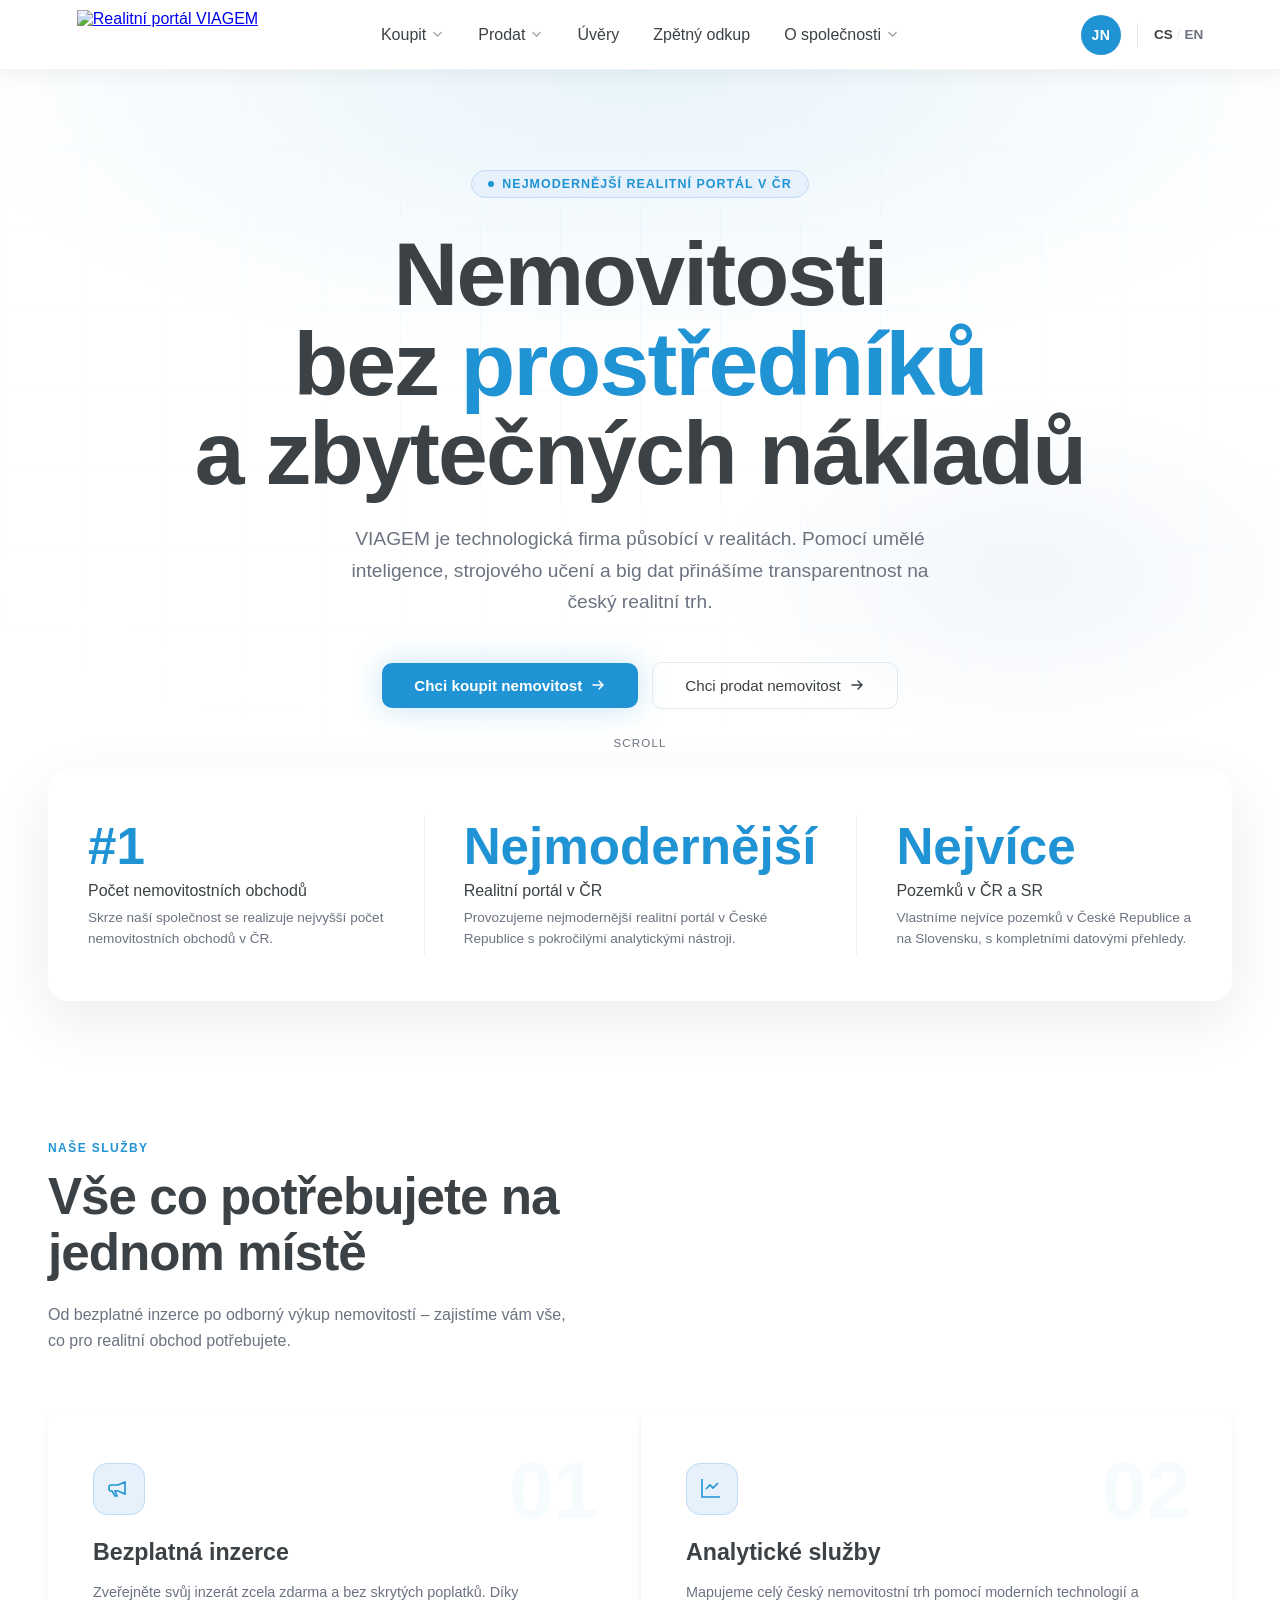
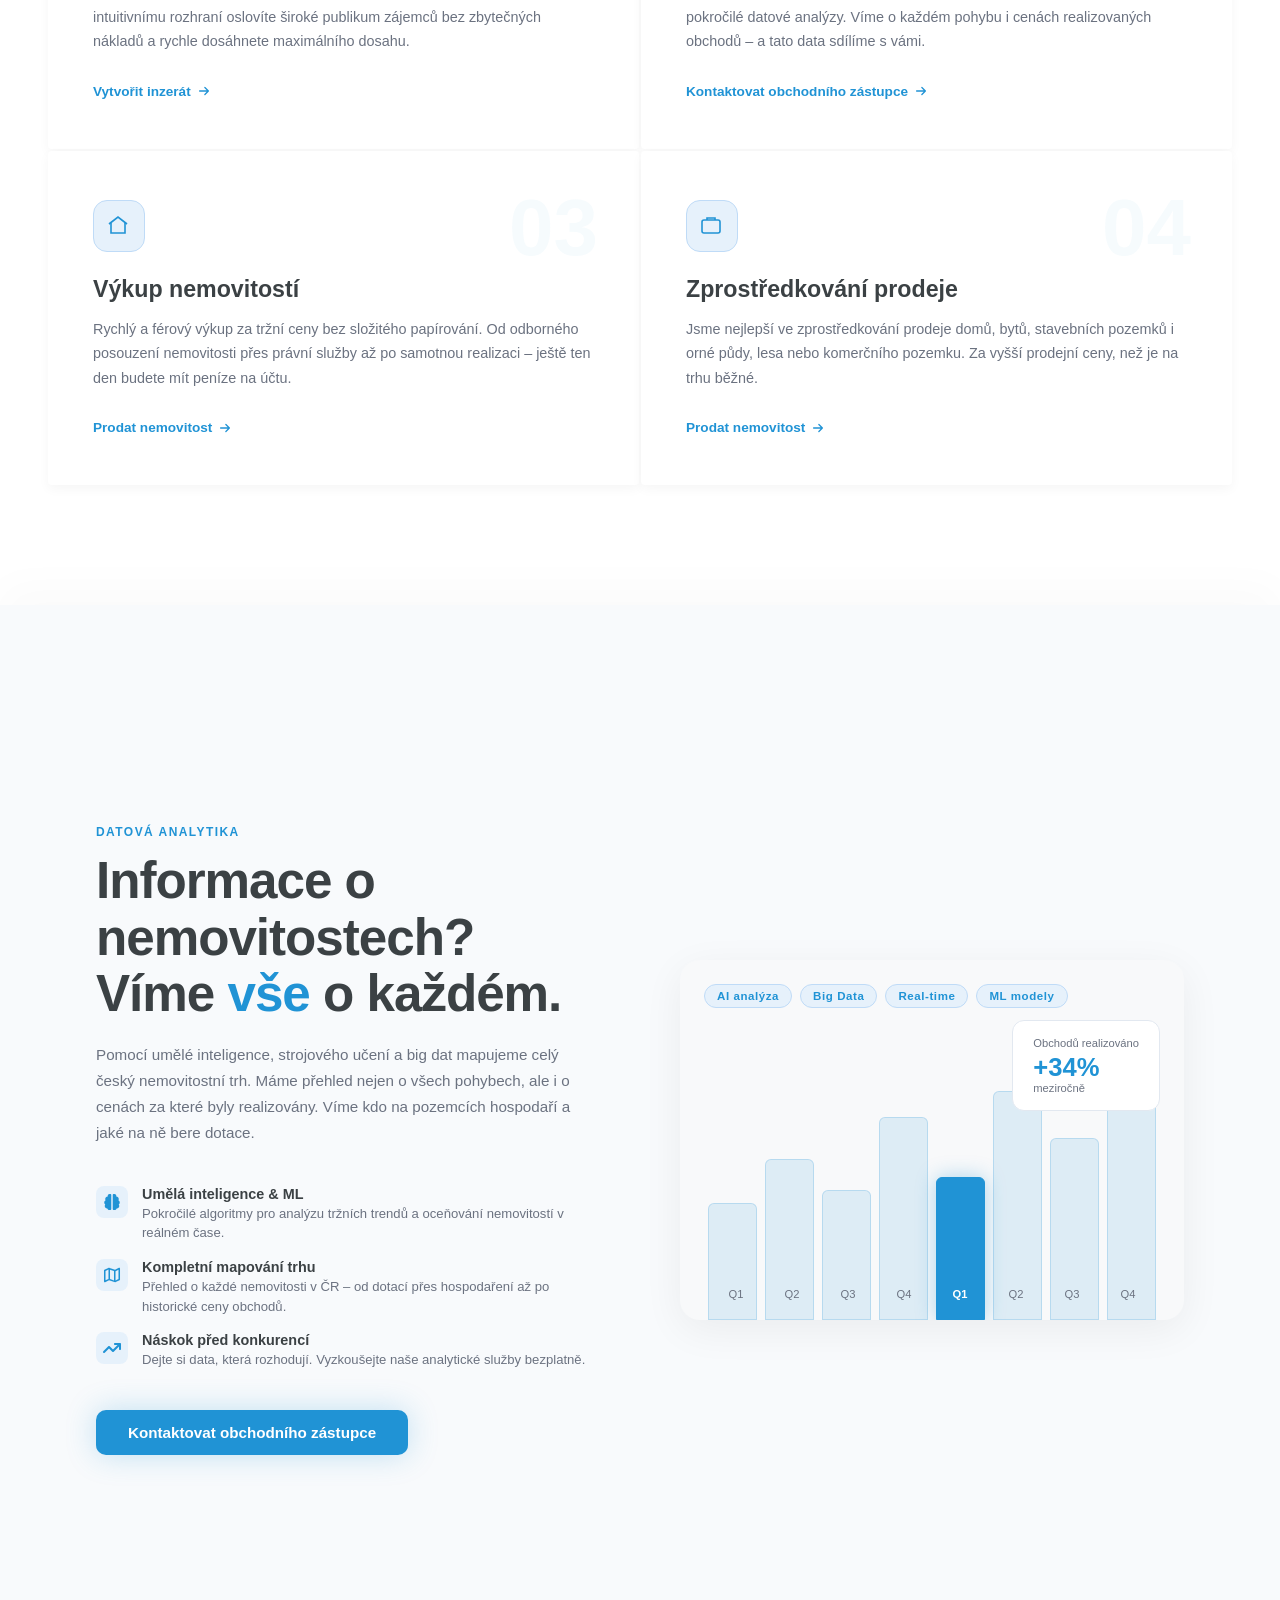
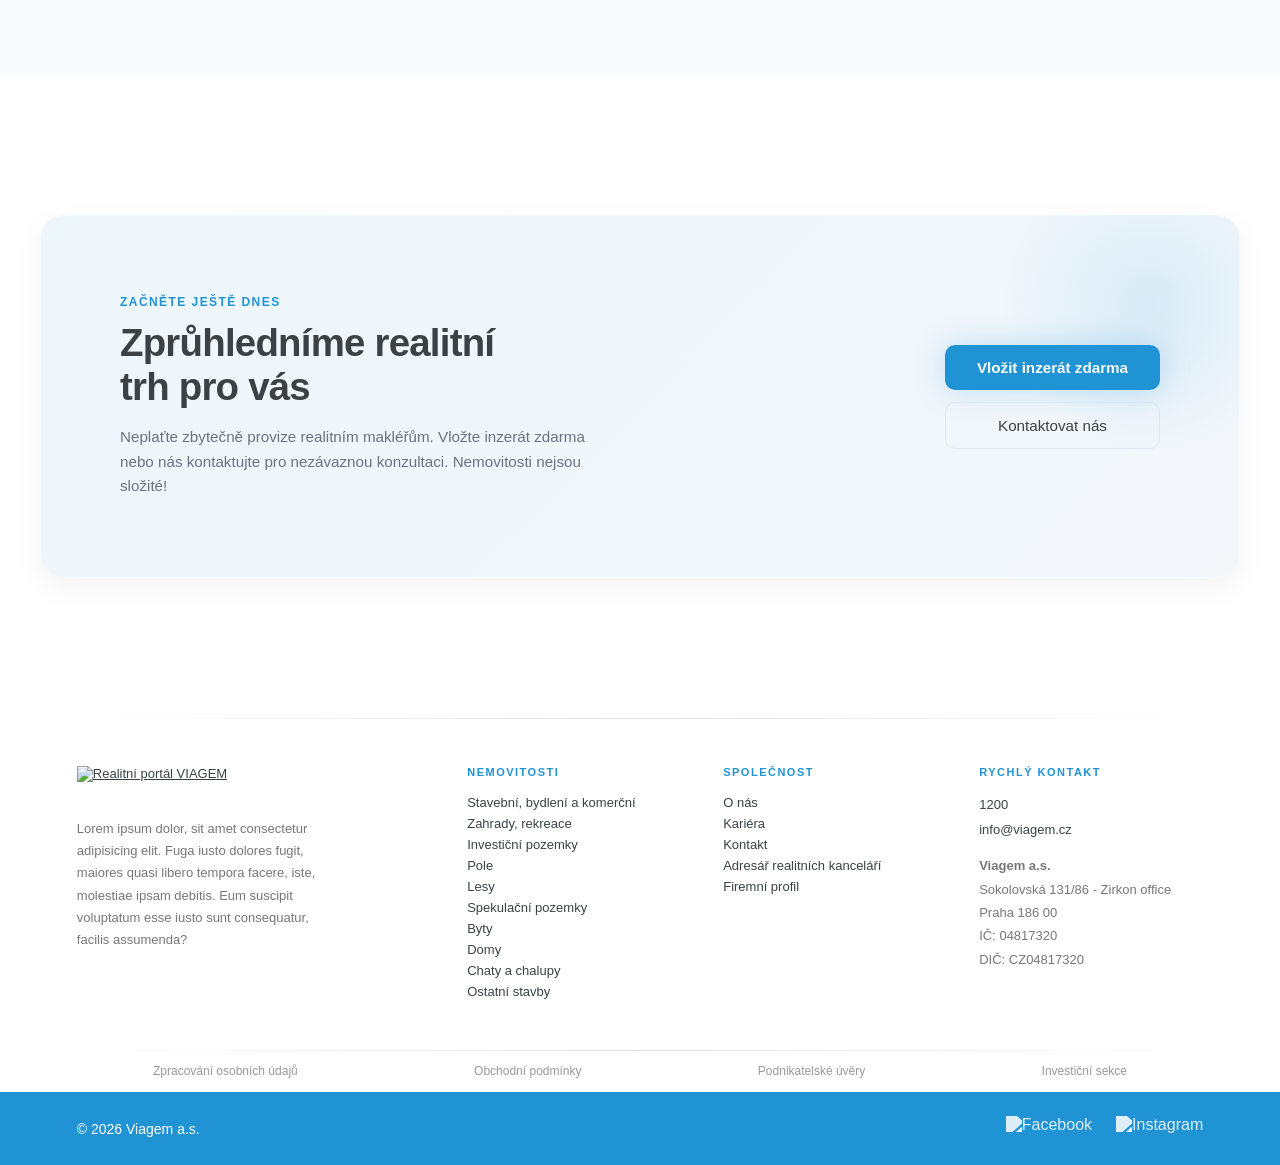
==== 1-info/index-logedin.html @ 2d172565 "new version" ====
<!DOCTYPE html>
<html lang="en">

<head>
  <meta charset="UTF-8" />
  <meta name="viewport" content="width=device-width, initial-scale=1.0" />
  <link rel="stylesheet" href="style-login.css" />
  <title>1</title>
</head>

<body>
  <header class="site-header" id="siteHeader">
    <div class="header-inner">
      <a class="header-logo" href="http://localhost:8080">
        <img src="../viagem-logo.svg" class="icon" alt="Realitní portál VIAGEM" />
      </a>

      <nav class="site-nav">
        <div class="nav-item has-mega" id="nav-koupit">
          <button class="nav-link" onclick="toggleNav('koupit')">
            Koupit
            <svg class="chevron" viewBox="0 0 16 16" fill="currentColor">
              <path d="M3.5 5.5L8 10l4.5-4.5" stroke="currentColor" stroke-width="1.5" fill="none"
                stroke-linecap="round" />
            </svg>
          </button>

          <div class="dropdown dropdown--mega dropdown--koupit">
            <div class="mega-inner">
              <div class="dd-search-panel">
                <h3 class="mega-title-large">
                  Najděte svou vysněnou nemovitost
                </h3>

                <div class="dd-search-field dd-search-field--with-btn">
                  <input type="text" placeholder="Město, adresa nebo lokalita…" class="mega-input-huge" />
                  <button type="button" class="add-location-btn-dd" id="addLocationBtn">
                    + Přidat lokalitu
                  </button>
                </div>
                <div id="extra-locations-dd"></div>

                <div class="search-tags">
                  <span>Praha</span><span>Brno</span><span>Ostrava</span><span>Plzeň</span><span>Liberec</span>
                </div>

                <div class="dd-row">
                  <div class="radius-wrap mega-input-huge" ">
                    <span >Okolí</span>
                    <input type=" number" min="0">
                    <span>km</span>
                  </div>

                  <div class="custom-multi-select" id="multiSelectContainer">
                    <div class="multi-select-trigger mega-input-huge" id="typeTrigger">
                      <span>Typ nemovitosti</span>
                      <span class="arrow">
                        <svg viewBox="0 0 640 640" fill="currentColor">
                          <path
                            d="M297.4 438.6C309.9 451.1 330.2 451.1 342.7 438.6L502.7 278.6C515.2 266.1 515.2 245.8 502.7 233.3C490.2 220.8 469.9 220.8 457.4 233.3L320 370.7L182.6 233.4C170.1 220.9 149.8 220.9 137.3 233.4C124.8 245.9 124.8 266.2 137.3 278.7L297.3 438.7z" />
                        </svg>
                      </span>
                    </div>
                    <div class="multi-select-dropdown" id="typeDropdown">

                      <label class="icon-chip">
                        <input type="checkbox" value="Stavební, bydlení a komerční" />
                        <span class="icon">
                          <img src="../images/terms/term-1-color.svg" alt="Stavební a komerční" />
                        </span>
                        <span class="chip-label">Stavební &amp; komerční</span>
                      </label>

                      <label class="icon-chip">
                        <input type="checkbox" value="Zahrady, rekreace" />
                        <span class="icon">
                          <img src="../images/terms/term-2-color.svg" alt="Zahrady a rekreace" />
                        </span>
                        <span class="chip-label">Zahrady &amp; rekreace</span>
                      </label>

                      <label class="icon-chip">
                        <input type="checkbox" value="Investiční pozemky" />
                        <span class="icon">
                          <img src="../images/terms/term-3-color.svg" alt="Investiční pozemky" />
                        </span>
                        <span class="chip-label">Investiční pozemky</span>
                      </label>

                      <label class="icon-chip">
                        <input type="checkbox" value="Pole" />
                        <span class="icon">
                          <img src="../images/terms/term-4-color.svg" alt="Pole" />
                        </span>
                        <span class="chip-label">Pole</span>
                      </label>

                      <label class="icon-chip">
                        <input type="checkbox" value="Lesy" />
                        <span class="icon">
                          <img src="../images/terms/term-5-color.svg" alt="Lesy" />
                        </span>
                        <span class="chip-label">Lesy</span>
                      </label>

                      <label class="icon-chip">
                        <input type="checkbox" value="Spekulační pozemky" />
                        <span class="icon">
                          <img src="../images/terms/term-6-color.svg" alt="Spekulační pozemky" />
                        </span>
                        <span class="chip-label">Spekulační pozemky</span>
                      </label>

                      <label class="icon-chip">
                        <input type="checkbox" value="Byty, domy, chaty a chalupy" />
                        <span class="icon">
                          <img src="../images/terms/term-7-color.svg" alt="Byty a domy" />
                        </span>
                        <span class="chip-label">
                          Byty, domy,<br>chaty a chalupy
                        </span>
                      </label>

                      <label class="icon-chip">
                        <input type="checkbox" value="Ostatní stavby" />
                        <span class="icon">
                          <img src="../images/terms/term-10-color.svg" alt="Ostatní stavby" />
                        </span>
                        <span class="chip-label">
                          Ostatní<br>stavby
                        </span>
                      </label>

                    </div>
                  </div>
                </div>

                <button class="btn-mega-submit">
                  Vyhledat
                </button>
              </div>
            </div>
          </div>
        </div>

        <div class="nav-item has-mega" id="nav-prodat">
          <button class="nav-link" onclick="toggleNav('prodat')">
            Prodat
            <svg class="chevron" viewBox="0 0 16 16" fill="currentColor">
              <path d="M3.5 5.5L8 10l4.5-4.5" stroke="currentColor" stroke-width="1.5" fill="none"
                stroke-linecap="round" />
            </svg>
          </button>

          <div class="dropdown dropdown--mega dropdown--prodat">
            <div class="mega-inner prodat-grid">
              <div class="prodat-form-wrapper">
                <span class="mega-eyebrow">Rychle a bezpečně</span>
                <h3 class="mega-title-large">Chcete prodat nemovitost?</h3>
                <p class="mega-subtitle">
                  Pošlete nám svůj kontakt a o vše se postaráme.
                </p>

                <form class="prodat-mega-form float-in" id="form-lead" method="post"
                  action="https://www.viagem.cz/prodej-nemovitosti#anchor-lead">

                  <div class="form-group" id="field-formName">
                    <label for="formName">Jméno a příjmení</label>
                    <input type="text" name="formName" id="formName" class="mega-input" required>
                  </div>

                  <div class="form-sell-contact">
                    <div class="form-group" id="field-formEmail">
                      <label for="formEmail">E-mail</label>
                      <input type="email" name="formEmail" id="formEmail" class="mega-input" required>
                    </div>

                    <div class="form-group" id="field-formPhone">
                      <label for="formPhone">Telefon</label>
                      <input type="tel" name="formPhone" id="formPhone" class="mega-input" required>
                    </div>
                  </div>


                  <div class="form-group" id="field-leadSpam">
                    <label for="leadSpam">Jaký je rok? <span class="red">*</span></label>
                    <input type="text" name="leadSpam" id="leadSpam" class="mega-input" required>
                  </div>

                  <div class="form-group" id="field-formMessage">
                    <label for="formMessage">Zpráva</label>
                    <textarea name="formMessage" id="formMessage" class="mega-input"></textarea>
                  </div>

                  <div class="form-sell-contact" id="field-leadTerms">
                    <input type="checkbox" name="leadTerms" id="leadTerms" value="true" required>
                    <label for="leadTerms">
                      Souhlasím s Podmínkami zpracování osobních údajů. <span class="red">*</span>
                    </label>

                  </div>

                  <button type="submit" class="btn-mega-submit btn-mega-submit--large">
                    Odeslat
                  </button>

                </form>
              </div>

              <div class="prodat-sidebar-content">
                <h4 class="sidebar-title">Chcete inzerovat sami?</h4>

                <a href="/prihlaseni" class="prodat-option-card">
                  <div class="prodat-option-icon">
                    <svg xmlns="http://www.w3.org/2000/svg" width="28" height="28" viewBox="0 0 24 24" fill="none"
                      stroke="currentColor" stroke-width="1.5" stroke-linecap="round" stroke-linejoin="round">
                      <path d="M14.5 2H6a2 2 0 0 0-2 2v16a2 2 0 0 0 2 2h12a2 2 0 0 0 2-2V7.5L14.5 2z" />
                      <polyline points="14 2 14 8 20 8" />
                      <line x1="16" y1="13" x2="8" y2="13" />
                      <line x1="16" y1="17" x2="8" y2="17" />
                      <line x1="10" y1="9" x2="8" y2="9" />
                    </svg>
                  </div>
                  <div class="prodat-option-text">
                    <span class="title">Vložit vlastní inzerát</span>
                    <span class="desc">Získejte plnou kontrolu nad prodejem a správou inzerce
                      na našem portálu.</span>
                  </div>
                </a>

                <div class="benefits-block">
                  <h4 class="sidebar-title">Proč prodat přes Viagem?</h4>
                  <ul class="mega-benefits-list">
                    <li>
                      <div><strong>Bezplatná inzerce</strong> bez skrytých poplatků</div>
                    </li>
                    <li>
                      <div><strong>Okamžitá platba</strong> při přímém výkupu
                    </li>
                    <li>
                      <div>Kompletní <strong>právní servis zdarma</strong></div>
                    </li>
                    <li>
                      <div><strong>Vyřídíme administrativu</strong> na katastru</div>
                    </li>
                    <li>
                      <div><strong>Analytické nástroje</strong> a přehled o trhu</div>
                    </li>
                    <li>
                      <div><strong>Vyšší prodejní ceny</strong> díky zprostředkování</div>
                    </li>
                  </ul>
                </div>
              </div>
            </div>
          </div>
        </div>

        <a href="/podnikatelske-uvery" class="nav-link">Úvěry</a>
        <a href="/zpetny-odkup" class="nav-link">Zpětný odkup</a>

        <div class="nav-item" id="nav-onas">
          <button class="nav-link" onclick="toggleNav('onas')">
            O společnosti
            <svg class="chevron" viewBox="0 0 16 16" fill="currentColor">
              <path d="M3.5 5.5L8 10l4.5-4.5" stroke="currentColor" stroke-width="1.5" fill="none"
                stroke-linecap="round" />
            </svg>
          </button>
          <div class="dropdown dropdown--simple">
            <a href="/o-nas">Kdo jsme</a>
            <a href="/kariera">Kariéra</a>
            <a href="/kontakt">Kontakt</a>
          </div>
        </div>
      </nav>

      <div class="nav-right">
        <div class="nav-item" id="nav-profile">
          <button class="avatar-btn" onclick="toggleNav('profile')">
            <div class="avatar-circle">JN</div>
          </button>

          <div class="dropdown dropdown--profile">
            <a href="#" class="profile-option">
              <span class="prof-icon">
                <img src="https://www.viagem.cz/assets/images/terms/term-group-1-color.svg" alt="Mapa pro naceňování" />
              </span>
              <span class="prof-text">Mapa pro naceňování</span>
            </a>
            <a href="#" class="profile-option">
              <span class="prof-icon">
                <img src="https://www.viagem.cz/assets/images/icons/dog-icon.svg" alt="Hlídací pes" />
              </span>
              <span class="prof-text">Hlídací pes</span>
            </a>
            <a href="#" class="profile-option">
              <span class="prof-icon">
                <img src="https://www.viagem.cz/assets/images/terms/subjetcs.png" alt="Mapa subjektů" />
              </span>
              <span class="prof-text">Mapa subjektů</span>
            </a>
            <a href="#" class="profile-option">
              <span class="prof-icon">
                <img src="https://www.viagem.cz/assets/images/icons/zemedelci.png" alt="Zemědělci" />
              </span>
              <span class="prof-text">Zemědělci</span>
            </a>
            <a href="#" class="profile-option">
              <span class="prof-icon">
                <svg xmlns="http://www.w3.org/2000/svg" viewBox="0 0 24 24" fill="none" stroke="currentColor"
                  stroke-width="1.8" stroke-linecap="round" stroke-linejoin="round">
                  <rect x="3" y="3" width="18" height="18" rx="2" ry="2"></rect>
                  <line x1="3" y1="9" x2="21" y2="9"></line>
                  <line x1="9" y1="21" x2="9" y2="9"></line>
                </svg>
              </span>
              <span class="prof-text">Moje inzeráty</span>
            </a>

            <div class="dropdown-divider-line"></div>

            <a href="#" class="profile-option logout">
              <span class="prof-icon">
                <svg xmlns="http://www.w3.org/2000/svg" viewBox="0 0 24 24" fill="none" stroke="currentColor"
                  stroke-width="1.8" stroke-linecap="round" stroke-linejoin="round">
                  <path d="M9 21H5a2 2 0 0 1-2-2V5a2 2 0 0 1 2-2h4"></path>
                  <polyline points="16 17 21 12 16 7"></polyline>
                  <line x1="21" y1="12" x2="9" y2="12"></line>
                </svg>
              </span>
              <span class="prof-text">Odhlásit se</span>
            </a>
          </div>
        </div>

        <div class="header-divider"></div>

        <div class="lang-switch-new">
          <div class="lang-text">
            <a href="#" class="active">CS</a>
            <span class="lang-sep">/</span>
            <a href="#">EN</a>
          </div>
        </div>
      </div>
    </div>
  </header>

  <main>

    <section class="hero">
      <div class="hero__bg"></div>
      <div class="hero__grid"></div>
      <div class="hero__content">
        <div class="hero__badge">
          <span></span>
          Nejmodernější realitní portál v ČR
        </div>
        <h1 class="hero__title">
          Nemovitosti<br>bez <em>prostředníků</em><br>a zbytečných nákladů
        </h1>
        <p class="hero__sub">
          VIAGEM je technologická firma působící v realitách. Pomocí umělé inteligence, strojového učení a big dat
          přinášíme transparentnost na český realitní trh.
        </p>
        <div class="hero__ctas">
          <a href="#" class="btn-primary" id="hero-buy">
            Chci koupit nemovitost
            <svg viewBox="0 0 16 16" fill="none" width="16" height="16">
              <path d="M3 8h10M9 4l4 4-4 4" stroke="currentColor" stroke-width="1.5" stroke-linecap="round"
                stroke-linejoin="round" />
            </svg>
          </a>
          <a href="#" class="btn-ghost" id="hero-sell">
            Chci prodat nemovitost
            <svg viewBox="0 0 16 16" fill="none" width="16" height="16">
              <path d="M3 8h10M9 4l4 4-4 4" stroke="currentColor" stroke-width="1.5" stroke-linecap="round"
                stroke-linejoin="round" />
            </svg>
          </a>
        </div>
      </div>
      <div class="hero__scroll">
        scroll
      </div>
    </section>

    <!-- ═══════════════════════════════ STATS ═══ -->
    <section class=" stats">
      <div class="stats__inner">
        <div class="stat-item reveal">
          <div class="stat-item__num">#1</div>
          <div class="stat-item__label">Počet nemovitostních obchodů</div>
          <div class="stat-item__desc">Skrze naší společnost se realizuje nejvyšší počet nemovitostních obchodů v ČR.
          </div>
        </div>
        <div class="stat-item reveal reveal-delay-1">
          <div class="stat-item__num">Nejmodernější</div>
          <div class="stat-item__label">Realitní portál v ČR</div>
          <div class="stat-item__desc">Provozujeme nejmodernější realitní portál v České Republice s pokročilými
            analytickými nástroji.</div>
        </div>
        <div class="stat-item reveal reveal-delay-2">
          <div class="stat-item__num">Nejvíce</div>
          <div class="stat-item__label">Pozemků v ČR a SR</div>
          <div class="stat-item__desc">Vlastníme nejvíce pozemků v České Republice a na Slovensku, s kompletními
            datovými přehledy.</div>
        </div>
      </div>
    </section>

    <!-- ═══════════════════════════════ SERVICES ═══ -->
    <section class="section">
      <div class="container">
        <div class="reveal">
          <div class="section__label">Naše služby</div>
          <h2 class="section__title">Vše co potřebujete na jednom místě</h2>
          <p class="section__sub">Od bezplatné inzerce po odborný výkup nemovitostí – zajistíme vám vše, co pro realitní
            obchod potřebujete.</p>
        </div>
        <div class="services-grid">

          <div class="service-card reveal">
            <div class="service-card__num">01</div>
            <div class="service-card__icon"> <svg width="24" height="24" fill="none" stroke="currentColor"
                stroke-width="1.6">
                <path d="M3 11v2a2 2 0 0 0 2 2h1l3 5h2l-2-5h3l7 3V6l-7 3H5a2 2 0 0 0-2 2z" />
              </svg></div>
            <h3 class="service-card__title">Bezplatná inzerce</h3>
            <p class="service-card__desc">Zveřejněte svůj inzerát zcela zdarma a bez skrytých poplatků. Díky
              intuitivnímu rozhraní oslovíte široké publikum zájemců bez zbytečných nákladů a rychle dosáhnete
              maximálního dosahu.</p>
            <a href="https://www.viagem.cz/vlozit-inzerat" class="service-card__link">
              Vytvořit inzerát
              <svg viewBox="0 0 16 16" fill="none">
                <path d="M3 8h10M9 4l4 4-4 4" stroke="currentColor" stroke-width="1.5" stroke-linecap="round"
                  stroke-linejoin="round" />
              </svg>
            </a>
          </div>

          <div class="service-card reveal reveal-delay-1">
            <div class="service-card__num">02</div>
            <div class="service-card__icon"><svg width="24" height="24" fill="none" stroke="currentColor"
                stroke-width="1.6">
                <path d="M3 3v18h18" />
                <path d="M7 13l4-4 3 3 5-5" />
              </svg></div>
            <h3 class="service-card__title">Analytické služby</h3>
            <p class="service-card__desc">Mapujeme celý český nemovitostní trh pomocí moderních technologií a pokročilé
              datové analýzy. Víme o každém pohybu i cenách realizovaných obchodů – a tato data sdílíme s vámi.</p>
            <a href="https://www.viagem.cz/kontakt" class="service-card__link">
              Kontaktovat obchodního zástupce
              <svg viewBox="0 0 16 16" fill="none">
                <path d="M3 8h10M9 4l4 4-4 4" stroke="currentColor" stroke-width="1.5" stroke-linecap="round"
                  stroke-linejoin="round" />
              </svg>
            </a>
          </div>

          <div class="service-card reveal reveal-delay-2">
            <div class="service-card__num">03</div>
            <div class="service-card__icon"> <svg width="24" height="24" fill="none" stroke="currentColor"
                stroke-width="1.6">
                <path d="M3 11l9-7 9 7" />
                <path d="M5 10v10h14V10" />
              </svg></div>
            <h3 class="service-card__title">Výkup nemovitostí</h3>
            <p class="service-card__desc">Rychlý a férový výkup za tržní ceny bez složitého papírování. Od odborného
              posouzení nemovitosti přes právní služby až po samotnou realizaci – ještě ten den budete mít peníze na
              účtu.</p>
            <a href="https://www.viagem.cz/prodej-nemovitosti" class="service-card__link">
              Prodat nemovitost
              <svg viewBox="0 0 16 16" fill="none">
                <path d="M3 8h10M9 4l4 4-4 4" stroke="currentColor" stroke-width="1.5" stroke-linecap="round"
                  stroke-linejoin="round" />
              </svg>
            </a>
          </div>

          <div class="service-card reveal reveal-delay-3">
            <div class="service-card__num">04</div>
            <div class="service-card__icon"> <svg width="24" height="24" fill="none" stroke="currentColor"
                stroke-width="1.6">
                <rect x="3" y="7" width="18" height="13" rx="2" />
                <path d="M8 7V5h8v2" />
              </svg></div>
            <h3 class="service-card__title">Zprostředkování prodeje</h3>
            <p class="service-card__desc">Jsme nejlepší ve zprostředkování prodeje domů, bytů, stavebních pozemků i orné
              půdy, lesa nebo komerčního pozemku. Za vyšší prodejní ceny, než je na trhu běžné.</p>
            <a href="https://www.viagem.cz/prodej-nemovitosti" class="service-card__link">
              Prodat nemovitost
              <svg viewBox="0 0 16 16" fill="none">
                <path d="M3 8h10M9 4l4 4-4 4" stroke="currentColor" stroke-width="1.5" stroke-linecap="round"
                  stroke-linejoin="round" />
              </svg>
            </a>
          </div>

        </div>
      </div>
    </section>

    <!-- ═══════════════════════════════ ANALYTICS TEASER ═══ -->
    <section class="section analytics">
      <div class="analytics__inner">
        <div class="analytics__text reveal">
          <div class="section__label">Datová analytika</div>
          <h2 class="section__title" style="max-width:100%">Informace o nemovitostech?<br>Víme <em
              style="font-style:normal;color:var(--accent)">vše</em> o každém.</h2>
          <p style="font-size:0.95rem;color:var(--muted);line-height:1.7;margin-bottom:36px;">
            Pomocí umělé inteligence, strojového učení a big dat mapujeme celý český nemovitostní trh. Máme přehled
            nejen o všech pohybech, ale i o cenách za které byly realizovány. Víme kdo na pozemcích hospodaří a jaké na
            ně bere dotace.
          </p>
          <div class="analytics__features">
            <div class="analytics__feat">
              <div class="analytics__feat-icon"> <svg xmlns="http://www.w3.org/2000/svg" viewBox="0 0 640 640">
                  <path
                    d="M184 120C184 89.1 209.1 64 240 64L264 64C281.7 64 296 78.3 296 96L296 544C296 561.7 281.7 576 264 576L232 576C202.2 576 177.1 555.6 170 528C169.3 528 168.7 528 168 528C123.8 528 88 492.2 88 448C88 430 94 413.4 104 400C84.6 385.4 72 362.2 72 336C72 305.1 89.6 278.2 115.2 264.9C108.1 252.9 104 238.9 104 224C104 179.8 139.8 144 184 144L184 120zM456 120L456 144C500.2 144 536 179.8 536 224C536 239 531.9 253 524.8 264.9C550.5 278.2 568 305 568 336C568 362.2 555.4 385.4 536 400C546 413.4 552 430 552 448C552 492.2 516.2 528 472 528C471.3 528 470.7 528 470 528C462.9 555.6 437.8 576 408 576L376 576C358.3 576 344 561.7 344 544L344 96C344 78.3 358.3 64 376 64L400 64C430.9 64 456 89.1 456 120z" />
                </svg></div>
              <div class="analytics__feat-text">
                <div class="analytics__feat-title">Umělá inteligence & ML</div>
                <div class="analytics__feat-desc">Pokročilé algoritmy pro analýzu tržních trendů a oceňování nemovitostí
                  v reálném čase.</div>
              </div>
            </div>
            <div class="analytics__feat">
              <div class="analytics__feat-icon"><svg xmlns="http://www.w3.org/2000/svg" viewBox="0 0 640 640">
                  <path
                    d="M576 112C576 103.7 571.7 96 564.7 91.6C557.7 87.2 548.8 86.8 541.4 90.5L416.5 152.1L244 93.4C230.3 88.7 215.3 89.6 202.1 95.7L77.8 154.3C69.4 158.2 64 166.7 64 176L64 528C64 536.2 68.2 543.9 75.1 548.3C82 552.7 90.7 553.2 98.2 549.7L225.5 489.8L396.2 546.7C409.9 551.3 424.7 550.4 437.8 544.2L562.2 485.7C570.6 481.7 576 473.3 576 464L576 112zM208 146.1L208 445.1L112 490.3L112 191.3L208 146.1zM256 449.4L256 148.3L384 191.8L384 492.1L256 449.4zM432 198L528 150.6L528 448.8L432 494L432 198z" />
                </svg></div>
              <div class="analytics__feat-text">
                <div class="analytics__feat-title">Kompletní mapování trhu</div>
                <div class="analytics__feat-desc">Přehled o každé nemovitosti v ČR – od dotací přes hospodaření až po
                  historické ceny obchodů.</div>
              </div>
            </div>
            <div class="analytics__feat">
              <div class="analytics__feat-icon"><svg xmlns="http://www.w3.org/2000/svg" viewBox="0 0 640 640">
                  <path
                    d="M416 224C398.3 224 384 209.7 384 192C384 174.3 398.3 160 416 160L576 160C593.7 160 608 174.3 608 192L608 352C608 369.7 593.7 384 576 384C558.3 384 544 369.7 544 352L544 269.3L374.6 438.7C362.1 451.2 341.8 451.2 329.3 438.7L224 333.3L86.6 470.6C74.1 483.1 53.8 483.1 41.3 470.6C28.8 458.1 28.8 437.8 41.3 425.3L201.3 265.3C213.8 252.8 234.1 252.8 246.6 265.3L352 370.7L498.7 224L416 224z" />
                </svg></div>
              <div class="analytics__feat-text">
                <div class="analytics__feat-title">Náskok před konkurencí</div>
                <div class="analytics__feat-desc">Dejte si data, která rozhodují. Vyzkoušejte naše analytické služby
                  bezplatně.</div>
              </div>
            </div>
          </div>
          <div style="margin-top:40px;">
            <a href="https://www.viagem.cz/kontakt" class="btn-primary">Kontaktovat obchodního zástupce</a>
          </div>
        </div>
        <div class="analytics__visual reveal reveal-delay-1">
          <div class="analytics__visual-bg">
            <div class="analytics__pill-row">
              <div class="analytics__pill">AI analýza</div>
              <div class="analytics__pill">Big Data</div>
              <div class="analytics__pill">Real-time</div>
              <div class="analytics__pill">ML modely</div>
            </div>
            <div class="analytics__chart">
              <div class="chart-bar"></div>
              <div class="chart-bar"></div>
              <div class="chart-bar"></div>
              <div class="chart-bar"></div>
              <div class="chart-bar active"></div>
              <div class="chart-bar"></div>
              <div class="chart-bar"></div>
              <div class="chart-bar"></div>
            </div>
            <div class="chart-labels">
              <span>Q1</span>
              <span>Q2</span>
              <span>Q3</span>
              <span>Q4</span>
              <span>Q1</span>
              <span>Q2</span>
              <span>Q3</span>
              <span>Q4</span>
            </div>
            <div
              style="position:absolute;top:60px;right:24px;background:var(--bg-card);border:1px solid var(--border);border-radius:12px;padding:16px 20px;">
              <div style="font-size:0.7rem;color:var(--muted);margin-bottom:4px;">Obchodů realizováno</div>
              <div style="font-family:var(--font-head);font-size:1.6rem;font-weight:800;color:var(--accent);">+34%</div>
              <div style="font-size:0.7rem;color:var(--muted);">meziročně</div>
            </div>
          </div>
        </div>
      </div>
    </section>

    <!-- ═══════════════════════════════ CTA BANNER ═══ -->
    <div class="cta-banner">
      <div class="cta-banner__inner reveal">
        <div>
          <div class="section__label" style="margin-bottom:12px;">Začněte ještě dnes</div>
          <h2 class="cta-banner__title">Zprůhledníme realitní<br>trh pro vás</h2>
          <p class="cta-banner__sub">Neplaťte zbytečně provize realitním makléřům. Vložte inzerát zdarma nebo nás
            kontaktujte pro nezávaznou konzultaci. Nemovitosti nejsou složité!</p>
        </div>
        <div class="cta-banner__btns">
          <a href="https://www.viagem.cz/vlozit-inzerat" class="btn-primary" style="justify-content:center;">
            Vložit inzerát zdarma
          </a>
          <a href="https://www.viagem.cz/kontakt" class="btn-ghost" style="justify-content:center;">
            Kontaktovat nás
          </a>
        </div>
      </div>
    </div>


  </main>

  <footer class="footer">
    <div class="upper-footer">
      <div class="company-info">
        <a class="header-logo" href="http://localhost:8080">

          <img src="../images//viagem-logo.svg" class="icon" alt="Realitní portál VIAGEM" />

        </a>
        <p>Lorem ipsum dolor, sit amet consectetur adipisicing elit. Fuga iusto dolores fugit, maiores quasi
          libero
          tempora facere, iste, molestiae ipsam debitis. Eum suscipit voluptatum esse iusto sunt consequatur,
          facilis assumenda? </p>
      </div>

      <div class="prefoot prefoot-terms">
        <h2 class="prefoot-title">Nemovitosti</h2>
        <div class="prefoot-content float-in">
          <div class="menu terms-menu">
            <ul>
              <li class="menu-item"><a href="http://localhost:8080/nemovitosti-na-prodej?terms=1">Stavební, bydlení a
                  komerční</a></li>
              <li class="menu-item"><a href="http://localhost:8080/nemovitosti-na-prodej?terms=2">Zahrady,
                  rekreace</a></li>
              <li class="menu-item current-menu-item"><a
                  href="http://localhost:8080/nemovitosti-na-prodej?terms=3">Investiční pozemky</a>
              </li>
              <li class="menu-item"><a href="http://localhost:8080/nemovitosti-na-prodej?terms=4">Pole</a>
              </li>
              <li class="menu-item"><a href="http://localhost:8080/nemovitosti-na-prodej?terms=5">Lesy</a>
              </li>
              <li class="menu-item"><a href="http://localhost:8080/nemovitosti-na-prodej?terms=6">Spekulační pozemky</a>
              </li>
              <li class="menu-item"><a href="http://localhost:8080/nemovitosti-na-prodej?terms=7">Byty</a>
              </li>
              <li class="menu-item"><a href="http://localhost:8080/nemovitosti-na-prodej?terms=8">Domy</a>
              </li>
              <li class="menu-item"><a href="http://localhost:8080/nemovitosti-na-prodej?terms=9">Chaty a
                  chalupy</a></li>
              <li class="menu-item"><a href="http://localhost:8080/nemovitosti-na-prodej?terms=10">Ostatní
                  stavby</a></li>
            </ul>
          </div>
        </div>
      </div>

      <div class="footer-col">
        <h2>Společnost</h2>
        <a href="http://localhost:8080/o-nas">O nás</a>
        <a href="http://localhost:8080/kariera">Kariéra</a>
        <a href="http://localhost:8080/kontakt">Kontakt</a>
        <a href="#">Adresář realitních kanceláří</a>
        <a href="#">Firemní profil</a>
      </div>

      <div class="prefoot prefoot-contacts">
        <h2 class="prefoot-title">Rychlý kontakt</h2>
        <div class="prefoot-content">
          <div class="prefoot-contact-items bold">
            <div class="contact-item contact-phone"><a id="phone_1-prefooter" href="tel:1200">1200</a>
            </div>
            <div class="contact-item contact-email"><a id="email_contact-prefooter" class="email-encoded"
                href="mailto:info@viagem.cz"><span class="email-string">info@viagem.cz</span></a></div>
          </div>
          <div class="prefoot-address">
            <strong>Viagem a.s.</strong><br>Sokolovská 131/86 - Zirkon office<br>Praha 186 00<br>IČ:
            04817320<br>DIČ: CZ04817320
          </div>
        </div>
      </div>
    </div>

    <div class="middle-footer">
      <a href="#">Zpracování osobních údajů</a>
      <a href="#">Obchodní podmínky</a>
      <a href="http://localhost:8080/podnikatelske-uvery">Podnikatelské úvěry</a>
      <a href="http://localhost:8080/investice-a-dluhopisy">Investiční sekce</a>
    </div>


    <div class="bottom-footer">
      <div class="foot left">© 2026 Viagem a.s.</div>
      <div class="foot right">
        <div class="social-networks"><a href="https://www.facebook.com/viagemcz/" target="_blank"><img
              src="../images/social/facebook.svg" class="icon" alt="Facebook"></a><a
            href="https://www.instagram.com/viagem.a.s/" target="_blank"><img src="../images/social/instagram.svg"
              class="icon" alt="Instagram"></a>
        </div>
      </div>
    </div>
  </footer>

  <script>
    const header = document.getElementById('siteHeader');
    let currentOpen = null;
    document
      .getElementById('addLocationBtn')
      .addEventListener('click', addLocationDD);

    function toggleNav(id) {
      if (currentOpen === id) {
        closeAll();
      } else {
        closeAll(false);
        currentOpen = id;

        const el = document.getElementById('nav-' + id);
        if (el) el.classList.add('open');

        header.classList.add('has-open');
      }
    }

    function closeAll(reset = true) {
      document
        .querySelectorAll('.nav-item.open')
        .forEach((el) => el.classList.remove('open'));

      header.classList.remove('has-open');

      if (reset) currentOpen = null;
    }

    // ===== CLOSE WHEN CLICK OUTSIDE =====
    document.addEventListener('click', (e) => {
      // allow clicks inside nav OR on triggers
      if (
        !e.target.closest('.nav-item') &&
        !e.target.closest('#hero-buy') &&
        !e.target.closest('#hero-sell')
      ) {
        closeAll();
      }
    });

    // ===== HERO BUTTONS =====
    const heroBuy = document.getElementById('hero-buy');
    const heroSell = document.getElementById('hero-sell');

    if (heroBuy) {
      heroBuy.addEventListener('click', (e) => {
        e.preventDefault();
        e.stopPropagation();
        toggleNav('koupit');

        document.getElementById('siteHeader').scrollIntoView({
          behavior: 'smooth'
        });
      });
    }

    if (heroSell) {
      heroSell.addEventListener('click', (e) => {
        e.preventDefault();
        e.stopPropagation();

        toggleNav('prodat');

        document.getElementById('siteHeader').scrollIntoView({
          behavior: 'smooth'
        });
      });
    }

    // ===== MULTISELECT =====
    const ms = document.getElementById('multiSelectContainer');

    if (ms) {
      document
        .getElementById('typeTrigger')
        .addEventListener('click', (e) => {
          e.stopPropagation();
          ms.classList.toggle('open');
        });

      document.addEventListener('click', (e) => {
        if (!ms.contains(e.target)) ms.classList.remove('open');
      });

      function updateTriggerLabel() {
        const selected = [
          ...document.querySelectorAll(
            '.icon-chip input[type="checkbox"]:checked'
          ),
        ].map((cb) =>
          cb
            .closest('.icon-chip')
            .querySelector('.chip-label')
            .textContent.trim()
        );

        const label = document.querySelector('#typeTrigger span:first-child');

        if (selected.length === 0) {
          label.textContent = 'Typ nemovitosti';
          label.style.color = '#475569';
        } else if (selected.length === 1) {
          label.textContent = selected[0];
          label.style.color = 'var(--primary-accent)';
        } else {
          label.textContent = `${selected.length} typy vybrány`;
          label.style.color = 'var(--primary-accent)';
        }
      }

      document
        .querySelectorAll('.icon-chip input[type="checkbox"]')
        .forEach((cb) => {
          cb.addEventListener('change', () => {
            cb.closest('.icon-chip').classList.toggle('selected', cb.checked);
            updateTriggerLabel();
          });
        });
    }

    // ===== ADD LOCATION =====
    function addLocationDD() {
      const container = document.getElementById('extra-locations-dd');

      const row = document.createElement('div');
      row.className = 'extra-loc-row';

      const input = document.createElement('input');
      input.type = 'text';
      input.placeholder = 'Další lokalita…';

      const btn = document.createElement('button');
      btn.type = 'button';
      btn.className = 'remove-loc-btn';
      btn.textContent = '×';

      btn.addEventListener('click', (e) => {
        e.stopPropagation();
        row.remove();
      });

      row.appendChild(input);
      row.appendChild(btn);
      container.appendChild(row);

      input.focus();
    }
    const reveals = document.querySelectorAll('.reveal');

    const observer = new IntersectionObserver(
      (entries) => {
        entries.forEach((entry) => {
          if (entry.isIntersecting) {
            entry.target.classList.add('active');
            observer.unobserve(entry.target); // optional (animate only once)
          }
        });
      },
      {
        threshold: 0.15, // trigger when 15% visible
      }
    );

    reveals.forEach((el) => observer.observe(el));
  </script>
</body>

</html>
---- 1-info/style-login.css ----
@font-face {
  font-family: "Viagem";
  src:
    url("../font/Viagem-Regular.woff2") format("woff2"),
    url("../font/Viagem-Regular.woff") format("woff"),
    url("../font/Viagem-Regular.ttf") format("truetype");
  font-weight: normal;
  font-style: normal;
  font-display: swap;
}

@font-face {
  font-family: "Viagem";
  src:
    url("../font/Viagem-Bold.woff2") format("woff2"),
    url("../font/Viagem-Bold.woff") format("woff"),
    url("../font/Viagem-Bold.ttf") format("truetype");
  font-weight: bold;
  font-style: normal;
  font-display: swap;
}

*,
*::before,
*::after {
  box-sizing: border-box;
  margin: 0;
  padding: 0;
}

:root {
  --clr-bg: #ffffff;
  --clr-text: #3b4144;
  --clr-muted: #6b7280;
  --clr-accent: #2093d5;
  --primary-accent: #2093d5;
  --clr-accent-light: #e6f1fb;
  --clr-accent-hover: #1780bc;
  --clr-border: #e2e8f0;
  --clr-surface: #f8f9fa;
  --clr-dropdown-bg: rgba(255, 255, 255, 1);

  --accent: #2093d5;
  --accent-dim: #e6f1fb;
  --accent-border: #bfdbf7;
  --bg: #f3f4f6;
  --bg-card: #ffffff;
  --bg-card2: #f0f7fd;
  --border: #e2e8f0;
  --muted: #6b7280;
  --white: #3b4144;

  --font-head: "Viagem", sans-serif;
  --font-body: "Viagem", sans-serif;

  --font: "Viagem", sans-serif;
  --nav-h: 68px;
  --radius: 10px;
  --shadow-drop: 0 8px 32px rgba(0, 0, 0, 0.1);
  --transition: 200ms ease;
  --page-px: clamp(1.5rem, 6vw, 8rem);
}

button,
input[type="submit"],
input[type="reset"] {
  background: none;
  color: inherit;
  border: none;
  padding: 0;
  font: inherit;
  cursor: pointer;
  outline: inherit;
}

body {
  font-family: var(--font);
  color: var(--clr-text);
}

/* ══════════════════════════════════════════════
   HEADER
══════════════════════════════════════════════ */
.header-logo {
  display: flex;
  flex-shrink: 0;
  align-items: center;
  justify-self: flex-start;
  width: fit-content;
}

.header-logo img {
  width: auto;
  height: 50px;
}

.site-header {
  position: sticky;
  top: 0;
  z-index: 1000;
  display: flex;
  align-items: center;
  background: rgba(255, 255, 255, 0.9);
  backdrop-filter: blur(10px);
  box-shadow: 0 4px 20px rgba(0, 0, 0, 0.06);
  border-bottom: 1px solid rgba(0, 0, 0, 0.04);
  padding: 0.6rem var(--page-px);
}

.header-inner {
  width: 100%;
  margin: 0 auto;
  display: grid;
  grid-template-columns: 1fr auto 1fr;
  align-items: center;
  gap: 16px;
}

/* Nav */
.site-nav {
  justify-self: center;
  display: flex;
  align-items: center;
  justify-content: center;
  gap: 0.5rem;
}

.nav-item {
  position: relative;
}

.nav-link {
  display: flex;
  align-items: center;
  gap: 5px;
  padding: 8px 13px;
  border-radius: 8px;
  font-size: 16px;
  font-weight: 500;
  color: var(--clr-text);
  text-decoration: none;
  cursor: pointer;
  transition:
    background var(--transition),
    color var(--transition);
  border: none;
  background: none;
  white-space: nowrap;
}

.nav-link:hover,
.nav-item.open > .nav-link {
  background: var(--clr-surface);
  color: var(--clr-accent);
}

.nav-link svg.chevron {
  width: 13px;
  height: 13px;
  transition: transform var(--transition);
  opacity: 0.5;
}

.nav-item.open .chevron {
  transform: rotate(180deg);
}

/* Right Side */
.nav-right {
  justify-self: flex-end;
  display: flex;
  align-items: center;
  gap: 16px;
}

.header-divider {
  width: 1px;
  height: 24px;
  background: var(--clr-border);
}

.avatar-btn {
  background: none;
  border: none;
  padding: 0;
  cursor: pointer;
}

.avatar-circle {
  position: relative;
  width: 40px;
  height: 40px;
  border-radius: 50%;
  background: var(--clr-accent);
  color: #fff;
  display: flex;
  align-items: center;
  justify-content: center;
  font-size: 14px;
  font-weight: 700;
  letter-spacing: 0.5px;
  transition: all var(--transition);
}

.avatar-btn:hover .avatar-circle,
.nav-item.open .avatar-circle {
  transform: translateY(-2px);
  box-shadow: 0 6px 14px rgba(32, 147, 213, 0.4);
}

.lang-switch-new {
  display: flex;
  align-items: center;
}

.lang-text {
  display: flex;
  align-items: center;
  gap: 4px;
  font-size: 13.5px;
  font-weight: 600;
}

.lang-text a {
  color: var(--clr-muted);
  text-decoration: none;
  transition: color var(--transition);
}

.lang-text a.active {
  color: var(--clr-text);
}

.lang-text a:hover {
  color: var(--clr-accent);
}

.lang-sep {
  color: var(--clr-border);
  font-weight: 400;
}

/* ══════════════════════════════════════════════
   CUSTOM MULTI-SELECT
══════════════════════════════════════════════ */
.custom-multi-select {
  flex: 1;
  min-width: 170px;
  position: relative;
}

.multi-select-trigger {
  display: flex;
  justify-content: space-between;
  align-items: center;
  height: 50px;
  border: 1px solid #cbd5e1;
  border-radius: 8px;
  padding: 0 15px;
  font-size: 15px;
  font-family: inherit;
  color: #475569;
  background: #fff;
  cursor: pointer;
  user-select: none;
  transition: border-color 0.2s;
}

.multi-select-trigger:hover,
.custom-multi-select.open .multi-select-trigger {
  border-color: var(--primary-accent);
}

.multi-select-trigger span:first-child {
  white-space: nowrap;
  overflow: hidden;
  text-overflow: ellipsis;
  max-width: calc(100% - 24px);
}

.multi-select-trigger .arrow {
  display: flex;
  align-items: center;
}

.arrow svg {
  width: 14px;
  height: 14px;
  color: #94a3b8;
  transition: transform 0.2s ease;
}

.custom-multi-select.open .multi-select-trigger .arrow {
  transform: rotate(180deg);
}

.multi-select-dropdown {
  display: none;
  position: absolute;
  top: calc(100% + 6px);
  left: 0;
  background: #fff;
  border-radius: 12px;
  box-shadow: 0 20px 50px rgba(0, 0, 0, 0.08);
  padding: 14px;
  z-index: 200;
  grid-template-columns: repeat(4, 1fr);
  gap: 10px;
}

.custom-multi-select.open .multi-select-dropdown {
  display: grid;
}

.extra-loc-row {
  display: flex;
  align-items: center;
  gap: 6px;
  margin-bottom: 8px;
}

.extra-loc-row input {
  flex: 1;
  padding: 9px 13px;
  border-radius: 8px;
  border: 1.5px solid var(--clr-border);
  font-size: 13.5px;
  font-family: var(--font);
  color: var(--clr-text);
  outline: none;
  transition: border-color var(--transition);
}

.dd-search-panel {
  border: none;
  padding: 0;
}

.dd-search-field--with-btn {
  display: flex;
  align-items: center;
  gap: 8px;
}

.dd-search-field--with-btn input {
  flex: 1;
}

.add-location-btn-dd {
  background: none;
  border: 1px dashed;
  color: var(--clr-accent);
  font-size: 12px;
  font-weight: 600;
  font-family: var(--font);
  cursor: pointer;
  white-space: nowrap;
  padding: 4px 10px;
  border-radius: 20px;
  transition: opacity var(--transition);
  flex-shrink: 0;
}

.add-location-btn-dd:hover {
  opacity: 0.7;
}

.remove-loc-btn {
  width: 28px;
  height: 28px;
  border-radius: 50%;
  border: 1.5px solid var(--clr-border);
  background: none;
  cursor: pointer;
  font-size: 16px;
  color: var(--clr-muted);
  display: flex;
  align-items: center;
  justify-content: center;
  flex-shrink: 0;
  transition:
    border-color var(--transition),
    color var(--transition);
  line-height: 1;
}

.remove-loc-btn:hover {
  border-color: #e53e3e;
  color: #e53e3e;
}

/* ── ICON CHIPS ── */
.icon-chip {
  display: flex;
  flex-direction: column;
  align-items: center;
  justify-content: center;
  gap: 15px;
  padding: 14px 8px 12px;
  border-radius: 10px;
  border: 1.5px solid #e2e8f0;
  cursor: pointer;
  transition: all 0.2s;
  background: #fff;
  text-align: center;
  filter: grayscale(100%);
}

.icon-chip:hover {
  border-color: var(--primary-accent);
  background: #f0f7fd;
  filter: none;
}

.icon-chip.selected {
  border-color: var(--primary-accent);
  background: #e6f1fb;
  filter: none;
}

.icon-chip input[type="checkbox"] {
  display: none;
}

.icon-chip .icon {
  display: flex;
  align-items: center;
  justify-content: center;
  width: 30px;
  height: 30px;
}

.icon-chip .icon img {
  width: 44px;
  height: 44px;
  object-fit: contain;
}

.chip-label {
  font-size: 10px;
  font-weight: 700;
  color: #475569;
  line-height: 1.35;
  text-transform: uppercase;
  letter-spacing: 0.4px;
}

.icon-chip:hover .chip-label,
.icon-chip.selected .chip-label {
  color: var(--primary-accent);
}

/* ══════════════════════════════════════════════
   MEGA DROPDOWN
══════════════════════════════════════════════ */
.nav-item.has-mega {
  position: static;
}
.dropdown--mega {
  position: absolute;
  top: calc(100% + 5px);
  left: 0;
  width: 100%;

  background: var(--clr-bg);

  border: 1px solid var(--clr-border);
  border-top: none;

  border-radius: 0 0 16px 16px;

  padding: 0;

  box-shadow: 0 16px 40px rgba(0, 0, 0, 0.08);

  opacity: 0;
  visibility: hidden;
  pointer-events: none;

  transform: translateY(-6px);

  transition:
    opacity 0.25s ease,
    transform 0.25s ease,
    visibility 0.25s;

  z-index: 900;
}

.nav-item.open .dropdown--mega {
  opacity: 1;
  visibility: visible;
  pointer-events: auto;
}

.mega-inner {
  max-width: 1200px;
  margin: 0 auto;
  padding: 64px 24px;
}

.dropdown--koupit .mega-inner {
  max-width: 860px;
}

.prodat-form-wrapper {
  display: flex;
  flex-direction: column;
}

.prodat-sidebar-content {
  display: flex;
  flex-direction: column;
}

.prodat-grid {
  display: grid;
  grid-template-columns: 1fr 1fr;
  gap: 80px;
  align-items: flex-start;
}

.mega-eyebrow {
  display: inline-block;
  font-size: 13px;
  font-weight: 700;
  text-transform: uppercase;
  letter-spacing: 0.1em;
  color: var(--primary-accent);
  margin-bottom: 12px;
}

.mega-title-large {
  font-size: 42px;
  font-weight: 800;
  color: var(--clr-text);
  line-height: 1.1;
  text-align: center;
  margin-bottom: 32px;
  letter-spacing: -1px;
}

.mega-title {
  font-size: 32px;
  font-weight: 800;
  color: var(--clr-text);
  letter-spacing: -0.5px;
}

.mega-subtitle {
  font-size: 16px;
  color: var(--clr-muted);
  line-height: 1.6;
  margin-bottom: 2rem;
}

.mega-input,
.mega-input-huge {
  width: 100%;
  border-radius: 12px;
  border: 1.5px solid var(--clr-border);
  font-family: var(--font);
  background: var(--clr-surface);
  color: var(--clr-text);
  transition: all 0.3s ease;
  outline: none;
}

.mega-input {
  padding: 10px 15px;
  font-size: 15px;
}

.mega-input-huge {
  height: 64px;
  padding: 0 24px;
  font-size: 16px;
}

.mega-input:focus,
.mega-input-huge:focus {
  background: var(--clr-bg);
  border-color: var(--primary-accent);
  box-shadow: 0 0 0 4px var(--clr-accent-light);
}

.multi-select-trigger.mega-input-huge {
  background: var(--clr-surface);
  border-radius: 12px;
  height: 64px;
  padding: 0 24px;
  font-size: 16px;
  font-family: var(--font);
  color: var(--clr-text);
  transition: all 0.3s ease;
}

.multi-select-trigger.mega-input-huge:hover {
  background: var(--clr-bg);
  border-color: var(--primary-accent);
  box-shadow: 0 0 0 4px var(--clr-accent-light);
}

.radius-wrap {
  position: relative;
  background: var(--clr-surface);
  border: 1.5px solid var(--clr-border);
  border-radius: 12px;
  display: flex;
  align-items: center;
  padding: 0 20px;
  transition: all 0.3s ease;
}

.radius-wrap.mega-input-huge {
  height: 64px;
  width: 160px;
  flex-shrink: 0;
  background: var(--clr-surface);
  border-radius: 12px;
  display: flex;
  align-items: center;
  padding: 0 20px;
}

.radius-wrap.mega-input-huge input {
  width: 100%;
  border: none;
  background: transparent;
  font-size: 16px;
  font-family: var(--font);
  outline: none;
  text-align: center;
  color: var(--clr-text);
}

.radius-wrap.mega-input-huge span {
  color: var(--clr-muted);
  font-size: 15px;
  margin-right: 10px;
  border: none;
  padding: 0;
  background: transparent;
}

.radius-wrap.mega-input-huge:focus-within {
  background: var(--clr-bg);
  border-color: var(--primary-accent);
  box-shadow: 0 0 0 4px var(--clr-accent-light);
}

.prodat-mega-form {
  display: flex;
  flex-direction: column;
  gap: 1rem;
}

.form-group {
  display: flex;
  flex-direction: column;
  width: 100%;
}

.form-group label {
  margin-bottom: 0.3rem;
}

.form-row {
  display: grid;
  grid-template-columns: 1fr 1fr;
  gap: 20px;
}
.search-result-hint {
  font-size: 14px;
  color: var(--clr-muted);
  margin-bottom: 12px;
}
.location-chips {
  display: flex;
  flex-direction: column;
  gap: 10px;
}

.chips-container {
  display: flex;
  flex-wrap: wrap;
  gap: 6px;
}

.chip {
  display: flex;
  align-items: center;
  gap: 6px;
  padding: 6px 12px;
  background: var(--clr-accent-light);
  border: 1px solid var(--clr-accent);
  border-radius: 20px;
  font-size: 13px;
}

.chip button {
  background: none;
  border: none;
  cursor: pointer;
  font-size: 14px;
  color: var(--clr-accent);
}
.search-result-hint span {
  font-weight: 700;
  color: var(--clr-text);
}
.btn-mega-submit {
  padding: 18px 32px;
  background: var(--primary-accent);
  color: #fff;
  border: none;
  border-radius: 12px;
  font-size: 16px;
  font-weight: 700;
  font-family: var(--font);
  cursor: pointer;
  transition:
    transform 0.2s ease,
    box-shadow 0.2s ease,
    background 0.2s ease;
  width: 100%;
}

.btn-mega-submit--large {
  padding: 20px;
  font-size: 17px;
}

.btn-mega-submit:hover {
  background: var(--clr-accent-hover);
  transform: translateY(-2px);
  box-shadow: 0 10px 25px rgba(32, 147, 213, 0.3);
}

.sidebar-title {
  font-size: 12px;
  text-transform: uppercase;
  letter-spacing: 0.1em;
  color: var(--clr-muted);
  font-weight: 700;
  margin-bottom: 24px;
}

.prodat-option-card {
  display: flex;
  align-items: flex-start;
  gap: 20px;
  text-decoration: none;
  background: #fff;
  border: 1px solid var(--clr-border);
  border-radius: 16px;
  padding: 24px;
  margin-bottom: 48px;
  box-shadow: 0 4px 20px rgba(0, 0, 0, 0.03);
  transition: all var(--transition);
}

.prodat-option-card:hover {
  border-color: var(--primary-accent);
  box-shadow: 0 12px 32px rgba(32, 147, 213, 0.12);
  transform: translateY(-4px);
}

.prodat-option-icon {
  width: 56px;
  height: 56px;
  border-radius: 12px;
  background: var(--clr-accent-light);
  display: flex;
  align-items: center;
  justify-content: center;
  flex-shrink: 0;
  color: var(--primary-accent);
}

.prodat-option-text .title {
  font-weight: 800;
  font-size: 18px;
  color: var(--clr-text);
  display: block;
  margin-bottom: 8px;
}

.prodat-option-text .desc {
  font-size: 14px;
  color: var(--clr-muted);
  line-height: 1.5;
}

.mega-benefits-list {
  list-style: none;
  display: flex;
  flex-direction: column;
  gap: 16px;
}

.mega-benefits-list li {
  font-size: 15px;
  color: var(--clr-text);
  display: flex;
  align-items: center;
  gap: 14px;
}

.mega-benefits-list li::before {
  content: "✓";
  display: flex;
  align-items: center;
  justify-content: center;
  width: 24px;
  height: 24px;
  background: var(--primary-accent);
  color: #fff;
  border-radius: 50%;
  font-size: 12px;
  font-weight: 800;
  flex-shrink: 0;
}

.form-sell-contact {
  display: flex;
  gap: 1rem;
}

.search-tags {
  display: flex;
  flex-wrap: wrap;
  gap: 6px;
  margin-top: 16px;
  margin-bottom: 24px;
}

.search-tags span {
  font-size: 12px;
  padding: 6px 14px;
  border-radius: 20px;
  background: var(--clr-surface);
  border: 1px solid var(--clr-border);
  cursor: pointer;
  color: var(--clr-muted);
  transition:
    background var(--transition),
    color var(--transition);
}

.search-tags span:hover {
  background: var(--clr-accent-light);
  color: var(--clr-accent);
  border-color: var(--clr-accent);
}

.dd-row {
  margin-bottom: 24px;
  display: flex;
  gap: 16px;
}

/* ── SIMPLE DROPDOWN (O nás) ── */
.dropdown {
  position: absolute;
  left: 50%;
  transform: translateX(-50%) translateY(-6px);
  opacity: 0;
  visibility: hidden;
  pointer-events: none;
  background: var(--clr-dropdown-bg);
  border-radius: 0 0 14px 14px;
  box-shadow: var(--shadow-drop);
  transition:
    opacity var(--transition),
    transform var(--transition),
    visibility var(--transition);
  z-index: 200;
}

.nav-item.open > .dropdown:not(.dropdown--mega) {
  opacity: 1;
  visibility: visible;
  pointer-events: auto;
  transform: translateX(-50%) translateY(0);
}

.dropdown--simple {
  padding: 8px;
  min-width: 160px;
  top: calc(100% + 12px);
}

.dropdown--simple a {
  display: block;
  padding: 9px 14px;
  border-radius: 8px;
  text-decoration: none;
  font-size: 13.5px;
  color: var(--clr-text);
  transition:
    background var(--transition),
    color var(--transition);
}

.dropdown--simple a:hover {
  background: var(--clr-surface);
  color: var(--clr-accent);
}

/* ── PROFILE DROPDOWN ── */
.dropdown--profile {
  width: 220px;
  left: 50%;
  right: auto;
  transform: translateX(-50%) translateY(-6px);
  padding: 8px;
  display: flex;
  flex-direction: column;
  gap: 2px;
  top: calc(100% + 12px);
}

.nav-item.open .dropdown--profile {
  opacity: 1;
  visibility: visible;
  pointer-events: auto;
  transform: translateX(-50%) translateY(0);
}

.profile-option {
  display: flex;
  align-items: center;
  padding: 8px 12px;
  border-radius: 8px;
  text-decoration: none;
  font-size: 14px;
  font-weight: 500;
  color: var(--clr-text);
  transition: all var(--transition);
}

.profile-option:hover {
  background: var(--clr-surface);
  color: var(--clr-accent);
}

.prof-icon {
  display: flex;
  align-items: center;
  justify-content: center;
  width: 23px;
  color: var(--clr-accent);
  margin-right: 12px;
  transition: color var(--transition);
  filter: grayscale(100%);
}

.prof-icon > img {
  width: 100%;
}

.profile-option:hover .prof-icon {
  filter: none;
  color: var(--clr-accent);
}

.prof-text {
  flex: 1;
}

.dropdown-divider-line {
  height: 1px;
  background: var(--clr-border);
  margin: 4px 0;
}

.profile-option.logout {
  color: #ef4444;
}

.profile-option.logout .prof-icon {
  color: #ef4444;
  filter: none;
}

.profile-option.logout:hover {
  background: #fee2e2;
}

/* Backdrop */
.site-header::after {
  content: "";
  position: fixed;
  inset: 0;
  top: var(--nav-h);
  z-index: 100;
  background: rgba(0, 0, 0, 0.12);
  opacity: 0;
  visibility: hidden;
  pointer-events: none;
  transition: opacity var(--transition);
}
.site-header.has-open {
  box-shadow: none;
}

.reveal {
  opacity: 0;
  transform: translateY(40px);
  transition:
    opacity 0.6s ease,
    transform 0.6s ease;
}

.reveal.active {
  opacity: 1;
  transform: translateY(0);
}
.reveal-delay-1 {
  transition-delay: 0.1s;
}
.reveal-delay-2 {
  transition-delay: 0.2s;
}
.reveal-delay-3 {
  transition-delay: 0.3s;
}
/* ══════════════════════════════════════════════
   HERO  — blue light theme
══════════════════════════════════════════════ */
.hero {
  display: grid;
  place-items: center;
  padding: 100px 48px 80px;
  position: relative;
  overflow: hidden;
  background: #fff;
}

.hero__bg {
  position: absolute;
  inset: 0;
  z-index: 0;
  background:
    radial-gradient(
      ellipse 80% 60% at 50% 0%,
      rgba(32, 147, 213, 0.1) 0%,
      transparent 70%
    ),
    radial-gradient(
      ellipse 40% 40% at 80% 70%,
      rgba(32, 100, 180, 0.06) 0%,
      transparent 60%
    );
}

.hero__grid {
  position: absolute;
  inset: 0;
  z-index: 0;
  background-image:
    linear-gradient(rgba(32, 147, 213, 0.04) 1px, transparent 1px),
    linear-gradient(90deg, rgba(32, 147, 213, 0.04) 1px, transparent 1px);
  background-size: 80px 80px;
  mask-image: radial-gradient(
    ellipse 70% 60% at 50% 40%,
    black 0%,
    transparent 100%
  );
}

.hero__content {
  position: relative;
  z-index: 1;
  max-width: 900px;
  text-align: center;
}

.hero__badge {
  display: inline-flex;
  align-items: center;
  gap: 8px;
  padding: 6px 16px;
  background: var(--accent-dim);
  border: 1px solid var(--accent-border);
  border-radius: 100px;
  font-size: 0.78rem;
  font-weight: 600;
  color: var(--accent);
  letter-spacing: 0.08em;
  text-transform: uppercase;
  margin-bottom: 32px;
}

.hero__badge span {
  width: 6px;
  height: 6px;
  background: var(--accent);
  border-radius: 50%;
  animation: pulse 2s infinite;
}

@keyframes pulse {
  0%,
  100% {
    opacity: 1;
  }
  50% {
    opacity: 0.3;
  }
}

.hero__title {
  font-family: var(--font-head);
  font-size: clamp(3rem, 7vw, 6.5rem);
  font-weight: 800;
  line-height: 1;
  letter-spacing: -0.02em;
  margin-bottom: 24px;
  color: var(--clr-text);
}

.hero__title em {
  font-style: normal;
  color: var(--accent);
}

.hero__sub {
  font-size: clamp(1rem, 1.6vw, 1.2rem);
  color: var(--muted);
  font-weight: 300;
  line-height: 1.65;
  max-width: 620px;
  margin: 0 auto 44px;
}

.hero__ctas {
  display: flex;
  align-items: center;
  justify-content: center;
  gap: 14px;
  flex-wrap: wrap;
}

/* ── Shared CTA buttons ── */
.btn-primary {
  display: inline-flex;
  align-items: center;
  gap: 8px;
  padding: 14px 32px;
  background: var(--accent);
  color: #ffffff;
  font-family: var(--font-body);
  font-weight: 600;
  font-size: 0.95rem;
  border-radius: 10px;
  border: none;
  cursor: pointer;
  text-decoration: none;
  transition:
    transform 0.2s,
    box-shadow 0.2s,
    background 0.2s;
  box-shadow: 0 0 30px rgba(32, 147, 213, 0.25);
}

.btn-primary:hover {
  background: var(--clr-accent-hover);
  transform: translateY(-2px);
  box-shadow: 0 4px 40px rgba(32, 147, 213, 0.4);
}

.btn-ghost {
  display: inline-flex;
  align-items: center;
  gap: 8px;
  padding: 14px 32px;
  background: transparent;
  color: var(--clr-text);
  font-family: var(--font-body);
  font-weight: 500;
  font-size: 0.95rem;
  border-radius: 10px;
  border: 1px solid var(--clr-border);
  cursor: pointer;
  text-decoration: none;
  transition:
    background 0.2s,
    border-color 0.2s;
}

.btn-ghost:hover {
  background: var(--accent-dim);
  border-color: var(--accent-border);
  color: var(--accent);
}

.hero__scroll {
  position: absolute;
  bottom: 40px;
  left: 50%;
  transform: translateX(-50%);
  display: flex;
  flex-direction: column;
  align-items: center;
  gap: 8px;
  font-size: 0.72rem;
  color: var(--muted);
  letter-spacing: 0.1em;
  text-transform: uppercase;
  animation: float 2s ease-in-out infinite;
}

@keyframes float {
  0%,
  100% {
    transform: translateX(-50%) translateY(0);
  }
  50% {
    transform: translateX(-50%) translateY(-6px);
  }
}

.hero__scroll-line {
  width: 1px;
  height: 36px;
  background: linear-gradient(to bottom, var(--clr-border), transparent);
}

/* ══════════════════════════════════════════════
   STATS BAND
══════════════════════════════════════════════ */
.stats {
  position: relative;
  z-index: 10;
  padding: 0 48px;
}

.stats__inner {
  box-shadow: 0 20px 60px rgba(0, 0, 0, 0.08);
  max-width: 1200px;
  margin: 0 auto;
  display: grid;
  grid-template-columns: repeat(3, 1fr);
  border: none;
  border-radius: 20px;
  overflow: hidden;
  background: var(--bg-card);
  transform: translateY(-20px);
}

.stat-item {
  padding: 52px 40px;
  position: relative;
  transition: background 0.3s;
  background: var(--bg-card);
}

.stat-item:hover {
  background: var(--bg-card2);
}

.stat-item + .stat-item {
  position: relative;
}

.stat-item + .stat-item::before {
  content: "";
  position: absolute;
  left: 0;
  top: 20%;
  bottom: 20%;
  width: 1px;
  background: rgba(0, 0, 0, 0.05);
}
.stat-item__num {
  font-family: var(--font-head);
  font-size: clamp(2.8rem, 4vw, 4rem);
  font-weight: 800;
  color: var(--accent);
  line-height: 1;
  margin-bottom: 10px;
}

.stat-item__label {
  font-size: 1rem;
  font-weight: 500;
  color: var(--clr-text);
  margin-bottom: 8px;
}

.stat-item__desc {
  font-size: 0.85rem;
  color: var(--muted);
  line-height: 1.5;
}

.stat-item__tag {
  position: absolute;
  top: 20px;
  right: 20px;
  width: 32px;
  height: 32px;
  background: var(--accent-dim);
  border: 1px solid var(--accent-border);
  border-radius: 8px;
  display: grid;
  place-items: center;
  font-size: 1rem;
}

/* ══════════════════════════════════════════════
   SECTION COMMON
══════════════════════════════════════════════ */
.section {
  padding: 120px 48px;
  position: relative;
}
.section:nth-of-type(even) {
  background: #f8fafc;
}

.section:nth-of-type(odd) {
  background: #ffffff;
}
.section + .section {
  box-shadow: 0 -20px 40px rgba(0, 0, 0, 0.02);
}
.section__label {
  font-size: 0.75rem;
  font-weight: 700;
  text-transform: uppercase;
  letter-spacing: 0.12em;
  color: var(--accent);
  margin-bottom: 14px;
}

.section__title {
  font-family: var(--font-head);
  font-size: clamp(2rem, 4vw, 3.5rem);
  font-weight: 800;
  line-height: 1.1;
  letter-spacing: -0.02em;
  max-width: 600px;
  margin-bottom: 20px;
  color: var(--clr-text);
}

.section__sub {
  font-size: 1rem;
  color: var(--muted);
  line-height: 1.65;
  max-width: 520px;
  margin-bottom: 60px;
}

.container {
  max-width: 1200px;
  margin: 0 auto;
}

/* ══════════════════════════════════════════════
   SERVICES GRID
══════════════════════════════════════════════ */
.services-grid {
  display: grid;
  grid-template-columns: repeat(2, 1fr);
  gap: 2px;
}

.service-card {
  background: var(--bg-card);
  padding: 48px 44px;
  border-radius: 4px;
  border: 1px solid transparent;
  position: relative;
  overflow: hidden;
  transition: all 0.25s ease;
  cursor: default;
  box-shadow: 0 4px 12px rgba(0, 0, 0, 0.04);
}

.service-card:hover {
  transform: translateY(-4px);
  border-color: var(--border);
  box-shadow: 0 12px 30px rgba(0, 0, 0, 0.08);
}

.service-card::before {
  content: "";
  position: absolute;
  top: 0;
  left: 24px;
  right: 24px;
  height: 2px;
  background: var(--accent);
  opacity: 0;
  transition: 0.3s;
}

.service-card:hover::before {
  opacity: 1;
}

.service-card__icon {
  width: 52px;
  height: 52px;
  background: var(--accent-dim);
  border: 1px solid var(--accent-border);
  border-radius: 14px;
  display: grid;
  place-items: center;
  font-size: 1.5rem;
  margin-bottom: 24px;
}

.service-card__icon svg {
  width: 26px;
  height: 26px;
  stroke: var(--accent);
}

.service-card:hover .service-card__icon svg {
  filter: drop-shadow(0 0 8px rgba(0, 200, 120, 0.5));
}

.service-card__num {
  position: absolute;
  top: 36px;
  right: 40px;
  font-family: var(--font-head);
  font-size: 5rem;
  font-weight: 800;
  color: rgba(32, 147, 213, 0.04);
  line-height: 1;
  pointer-events: none;
  transition: color 0.3s;
}

.service-card:hover .service-card__num {
  color: rgba(32, 147, 213, 0.08);
}

.service-card__title {
  font-family: var(--font-head);
  font-size: 1.45rem;
  font-weight: 700;
  margin-bottom: 14px;
  color: var(--clr-text);
}

.service-card__desc {
  font-size: 0.9rem;
  color: var(--muted);
  line-height: 1.7;
  margin-bottom: 28px;
}

.service-card__link {
  display: inline-flex;
  align-items: center;
  gap: 6px;
  font-size: 0.85rem;
  font-weight: 600;
  color: var(--accent);
  text-decoration: none;
  transition: gap 0.2s;
}

.service-card:hover .service-card__link {
  gap: 10px;
}

.service-card__link svg {
  width: 14px;
  height: 14px;
}

/* ══════════════════════════════════════════════
   ANALYTICS TEASER
══════════════════════════════════════════════ */
.analytics {
  background: linear-gradient(180deg, #ffffff 0%, #f0f7fd 100%);
}

.analytics__inner {
  max-width: 1200px;
  margin: 0 auto;
  padding: 100px 48px;
  display: grid;
  grid-template-columns: 1fr 1fr;
  gap: 80px;
  align-items: center;
}

.analytics__visual {
  position: relative;
  height: 360px;
}

.analytics__visual-bg {
  position: absolute;
  inset: 0;
  box-shadow: 0 10px 40px rgba(0, 0, 0, 0.06);
  border-radius: 20px;
  background: var(--clr-surface);
  overflow: hidden;
}

.analytics__chart {
  position: absolute;
  bottom: 0;
  left: 0;
  right: 0;
  display: flex;
  align-items: flex-end;
  justify-content: center;
  gap: 8px;
  padding: 28px 28px 0;
  height: 80%;
}
.chart-labels {
  position: absolute;
  bottom: 20px;
  left: 28px;
  right: 28px;

  display: grid;
  grid-template-columns: repeat(8, 1fr);
  text-align: center;
}

.chart-labels span {
  font-size: 0.7rem;
  color: var(--muted);
}

.chart-labels span:nth-child(5) {
  font-size: 0.7rem;
  color: white;
  font-weight: 700;
}

.chart-bar {
  flex: 1;
  border-radius: 6px 6px 0 0;
  background: rgba(32, 147, 213, 0.12);
  border: 1px solid rgba(32, 147, 213, 0.2);
  transition: background 0.3s;
  animation: grow 1.2s ease-out forwards;
  transform-origin: bottom;
  position: relative;
}

.chart-bar:hover {
  background: rgba(32, 147, 213, 0.3);
}

.chart-bar.active {
  background: var(--accent);
  border-color: var(--accent);
  box-shadow: 0 0 20px rgba(32, 147, 213, 0.35);
}

.chart-bar:nth-child(1) {
  --h: 45%;
  animation-delay: 0.1s;
}
.chart-bar:nth-child(2) {
  --h: 62%;
  animation-delay: 0.15s;
}
.chart-bar:nth-child(3) {
  --h: 50%;
  animation-delay: 0.2s;
}
.chart-bar:nth-child(4) {
  --h: 78%;
  animation-delay: 0.25s;
}
.chart-bar:nth-child(5) {
  --h: 55%;
  animation-delay: 0.3s;
}
.chart-bar:nth-child(6) {
  --h: 88%;
  animation-delay: 0.35s;
}
.chart-bar:nth-child(7) {
  --h: 70%;
  animation-delay: 0.4s;
}
.chart-bar:nth-child(8) {
  --h: 95%;
  animation-delay: 0.45s;
}

@keyframes grow {
  from {
    height: 0;
  }
  to {
    height: var(--h);
  }
}

.analytics__pill-row {
  position: absolute;
  top: 24px;
  left: 24px;
  right: 24px;
  display: flex;
  gap: 8px;
  flex-wrap: wrap;
}

.analytics__pill {
  padding: 5px 12px;
  background: var(--accent-dim);
  border: 1px solid var(--accent-border);
  border-radius: 100px;
  font-size: 0.72rem;
  font-weight: 600;
  color: var(--accent);
  letter-spacing: 0.05em;
}

.analytics__features {
  margin-top: 40px;
  display: flex;
  flex-direction: column;
  gap: 16px;
}

.analytics__feat {
  display: flex;
  align-items: flex-start;
  gap: 14px;
}

.analytics__feat-icon {
  width: 32px;
  height: 32px;
  min-width: 32px;
  background: var(--accent-dim);
  border-radius: 8px;
  display: grid;
  place-items: center;
  font-size: 0.9rem;
}
.analytics__feat-icon svg {
  width: 20px;
  height: 20px;
  stroke: var(--accent);
  fill: var(--accent);
}

.analytics__feat-title {
  font-size: 0.9rem;
  font-weight: 600;
  margin-bottom: 2px;
  color: var(--clr-text);
}

.analytics__feat-desc {
  font-size: 0.82rem;
  color: var(--muted);
  line-height: 1.5;
}

/* ══════════════════════════════════════════════
   CTA BANNER
══════════════════════════════════════════════ */
.cta-banner {
  background: #ffffff;
  padding-top: 140px;
  padding-bottom: 140px;
}

.cta-banner__inner {
  max-width: 1200px;
  margin: 0 auto;
  background: linear-gradient(
    135deg,
    rgba(32, 147, 213, 0.08) 0%,
    rgba(16, 90, 160, 0.05) 100%
  );
  box-shadow:
    0 10px 30px rgba(0, 0, 0, 0.05),
    inset 0 0 0 1px rgba(255, 255, 255, 0.4);
  border-radius: 24px;
  padding: 80px;
  display: grid;
  grid-template-columns: 1fr auto;
  align-items: center;
  gap: 60px;
  position: relative;
  overflow: hidden;
}

.cta-banner__inner::before {
  content: "";
  position: absolute;
  top: -60px;
  right: -60px;
  width: 300px;
  height: 300px;
  background: radial-gradient(
    circle,
    rgba(32, 147, 213, 0.12) 0%,
    transparent 70%
  );
  border-radius: 50%;
  pointer-events: none;
}

.cta-banner__title {
  font-family: var(--font-head);
  font-size: clamp(1.8rem, 3vw, 2.8rem);
  font-weight: 800;
  line-height: 1.15;
  letter-spacing: -0.02em;
  margin-bottom: 16px;
  color: var(--clr-text);
}

.cta-banner__sub {
  font-size: 0.95rem;
  color: var(--muted);
  line-height: 1.6;
  max-width: 480px;
}

.cta-banner__btns {
  display: flex;
  flex-direction: column;
  gap: 12px;
  min-width: 200px;
}

/* ──  FOOTER ── */

footer {
  position: relative;
}

footer::before {
  content: "";
  position: absolute;
  top: 0;
  left: 50%;
  transform: translateX(-50%);
  width: 90%;
  height: 1px;

  background: linear-gradient(
    90deg,
    transparent,
    rgba(0, 0, 0, 0.12),
    transparent
  );
}
.upper-footer {
  display: grid;
  grid-template-columns: 1.6fr 1fr 1fr 1fr;
  gap: 2rem;
  padding: 3rem var(--page-px);
  background: #fff;
  color: var(--primary-color);
  font-size: 13px;
  text-align: left;
}

.upper-footer a {
  color: var(--primary-color);
}

.upper-footer h2,
.prefoot-title {
  color: var(--primary-accent);
  font-size: 11px;
  font-weight: 600;
  text-transform: uppercase;
  letter-spacing: 1.5px;
  margin-bottom: 14px;
  border: none;
}
.middle-footer {
  position: relative;
}
.middle-footer::after {
  content: "";
  position: absolute;
  top: 0;
  left: 50%;
  transform: translateX(-50%);
  width: 90%;
  height: 1px;

  background: linear-gradient(
    90deg,
    transparent,
    rgba(0, 0, 0, 0.12),
    transparent
  );
}
/* ── COMPANY COL ── */
.company-info {
  display: flex;
  flex-direction: column;
  align-items: start;
  gap: 12px;
  width: 70%;
}

.company-info .icon {
  height: 40px;
  width: auto;
}
.company-info .header-logo {
  align-self: flex-start;
}

.company-info p {
  font-size: 13px;
  color: #777;
  line-height: 1.7;
}

/* ── NEMOVITOSTI COL ── */
.prefoot {
  display: flex;
  flex-direction: column;
}

.prefoot-content .menu ul {
  list-style: none;
  display: flex;
  flex-direction: column;
}

.prefoot-content .menu ul li a {
  display: block;
  font-size: 13px;
  padding: 3px 0;
  color: var(--primary-color);
  transition:
    color 0.15s,
    padding-left 0.15s;
}

.prefoot-content .menu ul li:last-child a {
  border-bottom: none;
}

/* ── SPOLEČNOST COL ── */
.footer-col {
  display: flex;
  flex-direction: column;
}

.footer-col a {
  display: block;
  font-size: 13px;
  padding: 3px 0;

  color: var(--primary-color);
  transition:
    color 0.15s,
    padding-left 0.15s;
}

.footer-col a:last-child {
  border-bottom: none;
}

/* ── KONTAKT COL ── */
.prefoot-contacts .prefoot-content {
  display: flex;
  flex-direction: column;
  gap: 12px;
}

.prefoot-contact-items {
  display: flex;
  flex-direction: column;
}

.contact-item {
  font-size: 13px;
  padding: 5px 0;
}

.contact-item:last-child {
  border-bottom: none;
}

.contact-item a {
  color: var(--primary-color);
  transition: color 0.15s;
}

.prefoot-address {
  font-size: 13px;
  color: #777;
  line-height: 1.8;
}

.prefoot-address strong {
  color: var(--primary-color);
}
.prefoot-content ul li a,
.footer-col a,
.contact-item a {
  position: relative;
  text-decoration: none;
  transition: color 0.15s ease;
}

.prefoot-content .menu ul li a:hover,
.footer-col a:hover,
.contact-item a:hover {
  color: var(--primary-accent);
  text-decoration: none;
  padding-left: 6px;
  text-decoration: none;
}

/* ── BOTTOM FOOTER ── */
.bottom-footer {
  display: flex;
  justify-content: space-between;
  align-items: center;
  background-color: var(--primary-accent);
  color: #fff;
  padding: 1.5rem var(--page-px);
}
.bottom-footer a {
  text-decoration: none;
}

.bottom-footer a:hover {
  opacity: 0.8;
}

.foot.left {
  font-size: 14px;
  color: #fff;
}

.social-networks {
  display: flex;
  gap: 1.5rem;
  align-items: center;
}

.social-networks a {
  display: block;
  height: 25px;
  width: auto;
  opacity: 0.85;
  transition: opacity 0.15s;
}

.social-networks a:hover {
  opacity: 1;
}

.social-networks img {
  display: block;
  height: 100%;
  width: auto;
  filter: brightness(0) invert(1);
}

.middle-footer {
  display: flex;
  gap: 24px;
  padding: 14px var(--page-px);
  background: #fff;
  justify-content: space-around;
}

.middle-footer a {
  font-size: 12px;
  color: #999;
  text-decoration: none;
  transition: color 0.15s ease;
}

.middle-footer a:hover {
  color: var(--primary-accent);
}

footer a:hover {
  color: var(--primary-accent);
  text-decoration: underline;
  text-underline-offset: 4px;
}
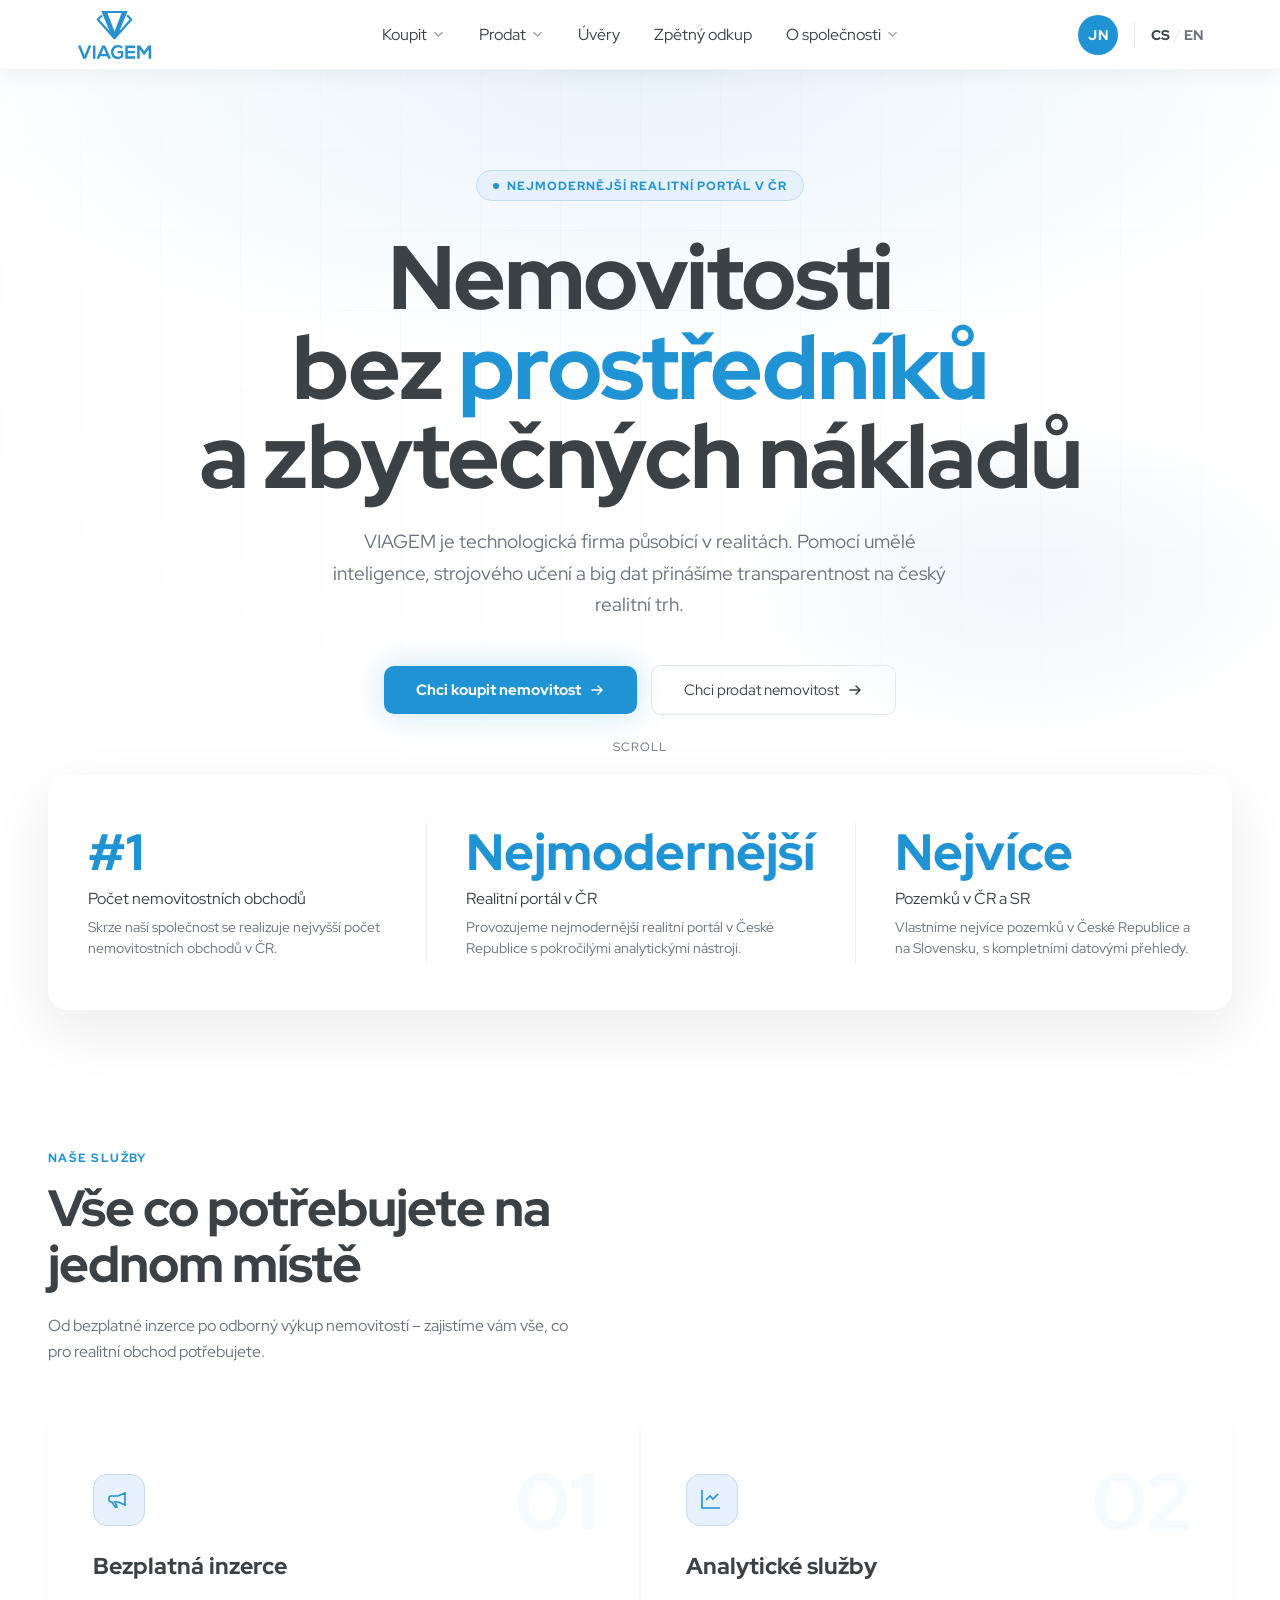
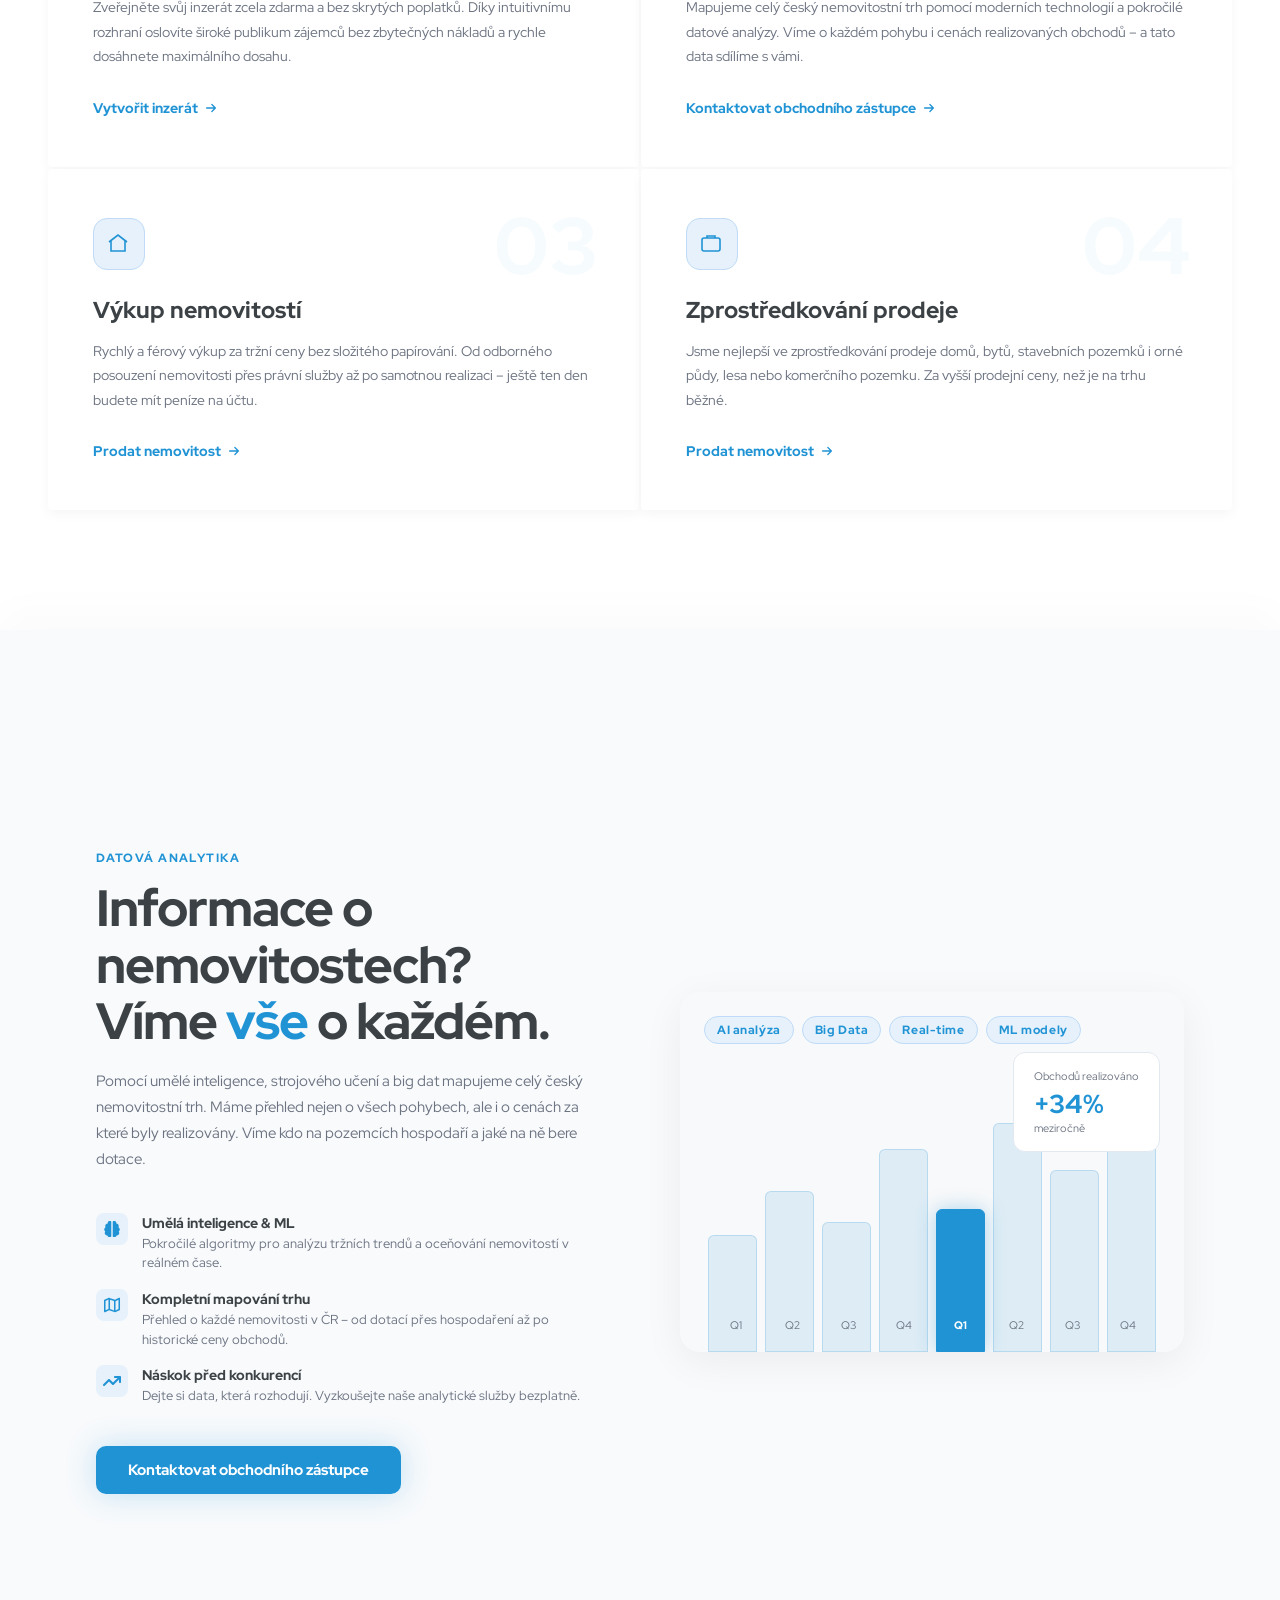
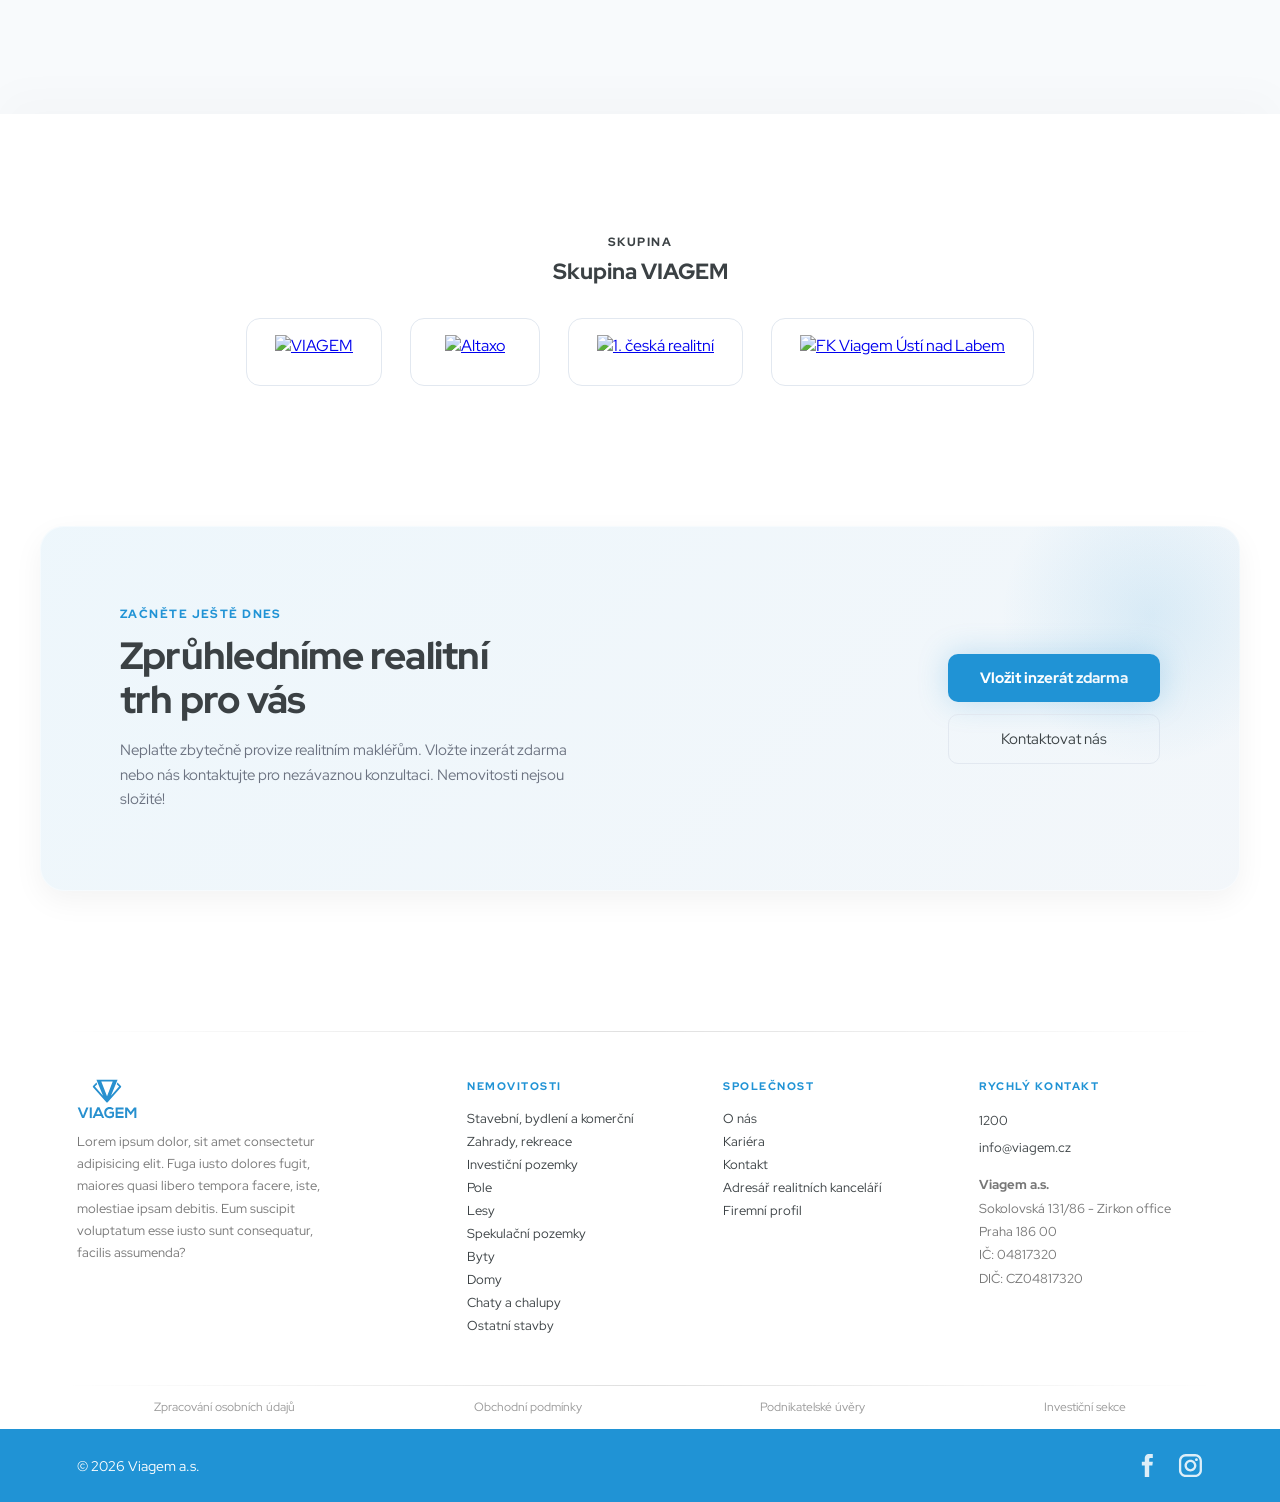
==== commit ecafcf1e: "new version" ====
--- a/1-info/index-logedin.html
+++ b/1-info/index-logedin.html
@@ -305,6 +305,11 @@
                 <img src="https://www.viagem.cz/assets/images/icons/zemedelci.png" alt="Zemědělci" />
               </span>
               <span class="prof-text">Zemědělci</span>
+            </a>
+            <a href="#" class="profile-option">
+              <span class="prof-icon"><img src="https://www.viagem.cz/assets/images/icons/icon-comparator-color.svg"
+                  alt=""></span>
+              Srovnávač nemovitostí
             </a>
             <a href="#" class="profile-option">
               <span class="prof-icon">
@@ -592,6 +597,27 @@
       </div>
     </section>
 
+    <!-- ═══════════ SKUPINA VIAGEM ═══════════ -->
+    <section class="skupina-sec section">
+      <div class="skupina-inner rv">
+        <div class="skupina-label">Skupina</div>
+        <h2 class="skupina-title">Skupina VIAGEM</h2>
+        <div class="skupina-logos">
+          <a href="https://www.viagem.cz" class="skupina-logo-item">
+            <img src="https://www.viagem.cz/assets/images/logos/viagem.png" alt="VIAGEM">
+          </a>
+          <a href="https://www.altaxo.cz" class="skupina-logo-item" target="_blank">
+            <img src="https://www.viagem.cz/assets/images/logos/altaxo.png" alt="Altaxo">
+          </a>
+          <a href="https://1cr.cz" class="skupina-logo-item" target="_blank">
+            <img src="https://www.viagem.cz/assets/images/logos/1cr.png" alt="1. česká realitní">
+          </a>
+          <a href="https://www.fkviagemusti.cz" class="skupina-logo-item" target="_blank">
+            <img src="https://www.viagem.cz/assets/images/logos/fk-viagem.png" alt="FK Viagem Ústí nad Labem">
+          </a>
+        </div>
+      </div>
+    </section>
     <!-- ═══════════════════════════════ CTA BANNER ═══ -->
     <div class="cta-banner">
       <div class="cta-banner__inner reveal">
--- a/1-info/style-login.css
+++ b/1-info/style-login.css
@@ -1669,6 +1669,67 @@
   line-height: 1.5;
 }
 
+/* ═══ SKUPINY ═══ */
+.skupina-sec {
+  padding-bottom: 0;
+}
+
+.skupina-inner {
+  max-width: 1200px;
+  margin: 0 auto;
+}
+
+.skupina-label {
+  font-size: 12px;
+  font-weight: 700;
+  text-transform: uppercase;
+  letter-spacing: 0.12em;
+  color: var(--blue);
+  margin-bottom: 6px;
+  text-align: center;
+}
+
+.skupina-title {
+  font-size: 1.4rem;
+  font-weight: 800;
+  text-align: center;
+  margin-bottom: 32px;
+  color: var(--text);
+}
+
+.skupina-logos {
+  display: flex;
+  justify-content: center;
+  align-items: center;
+  gap: 28px;
+  flex-wrap: wrap;
+}
+
+.skupina-logo-item {
+  background: #fff;
+  border: 1px solid var(--border);
+  border-radius: 14px;
+  padding: 16px 28px;
+  display: flex;
+  align-items: center;
+  justify-content: center;
+  transition:
+    box-shadow 0.2s,
+    transform 0.2s;
+  min-width: 130px;
+}
+
+.skupina-logo-item:hover {
+  box-shadow: 0 8px 24px rgba(32, 147, 213, 0.12);
+  transform: translateY(-2px);
+}
+
+.skupina-logo-item img {
+  height: 34px;
+  width: auto;
+  object-fit: contain;
+}
+
 /* ══════════════════════════════════════════════
    CTA BANNER
 ══════════════════════════════════════════════ */
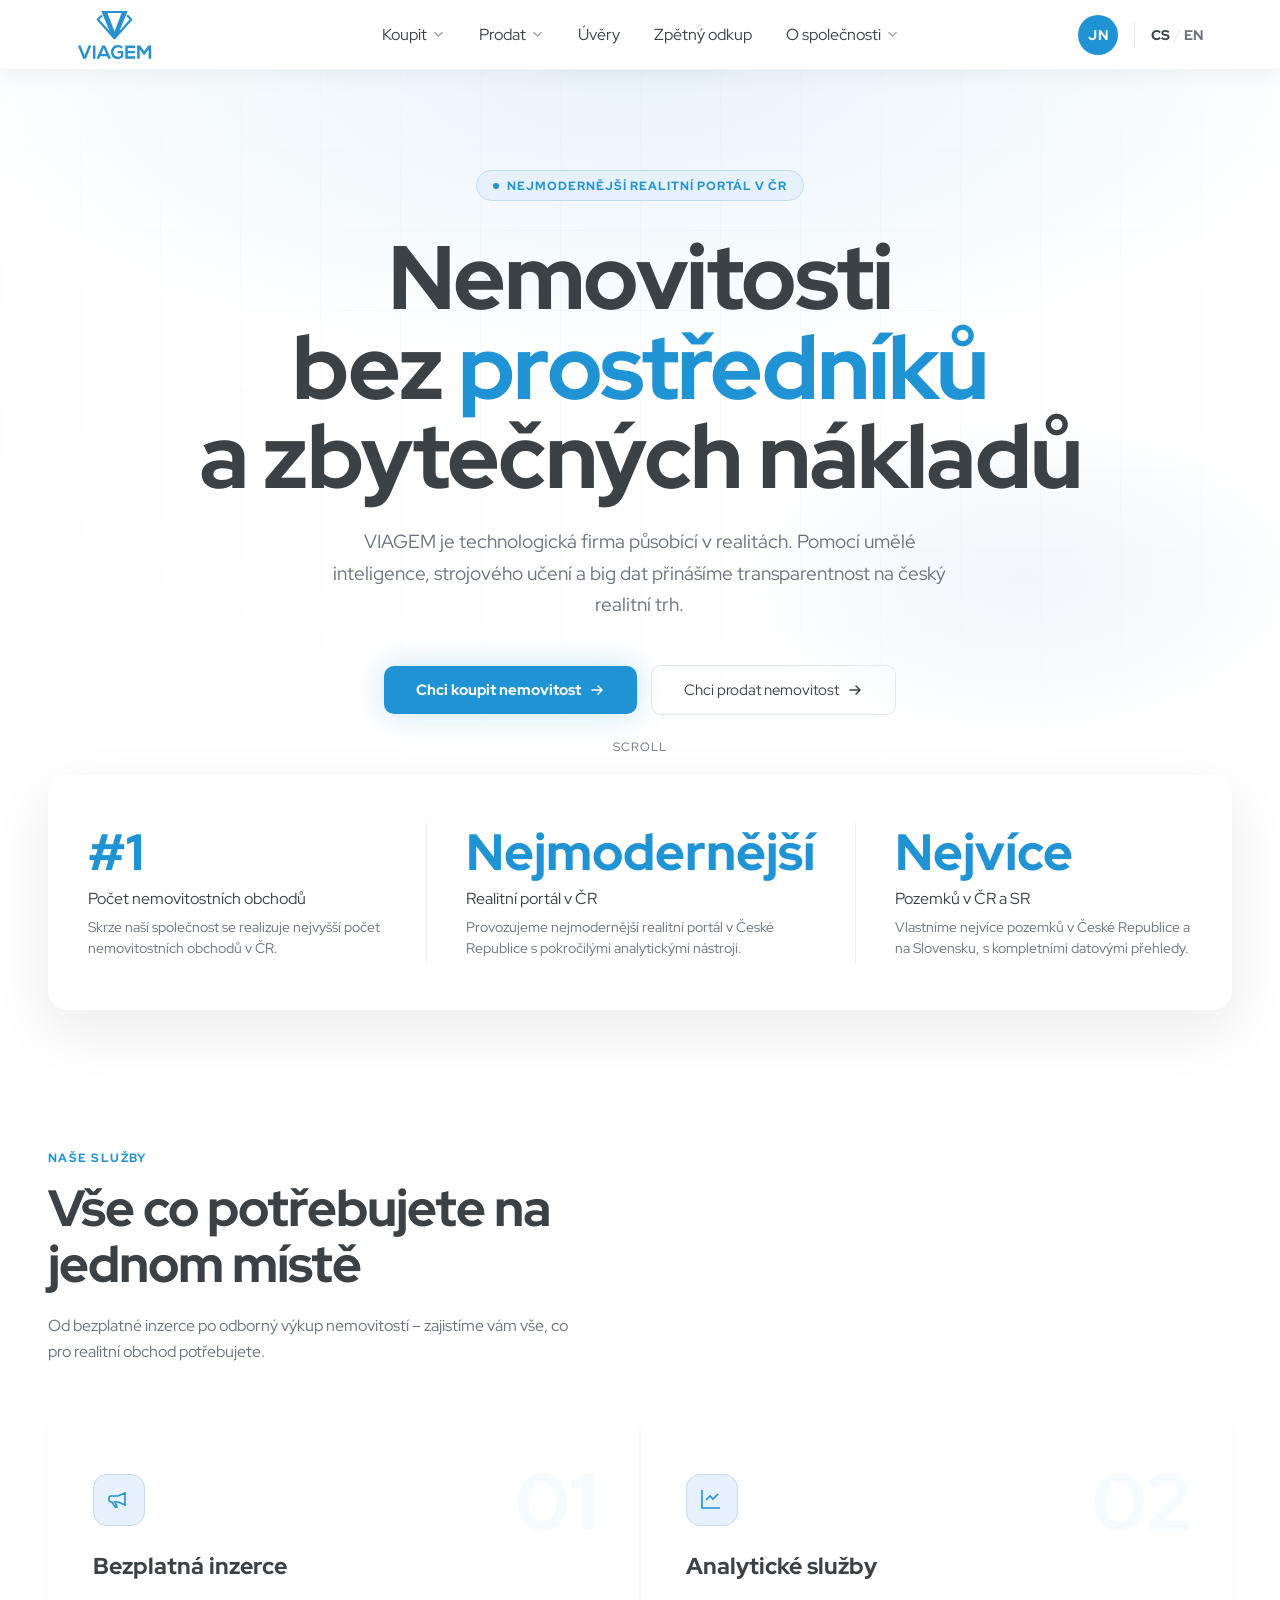
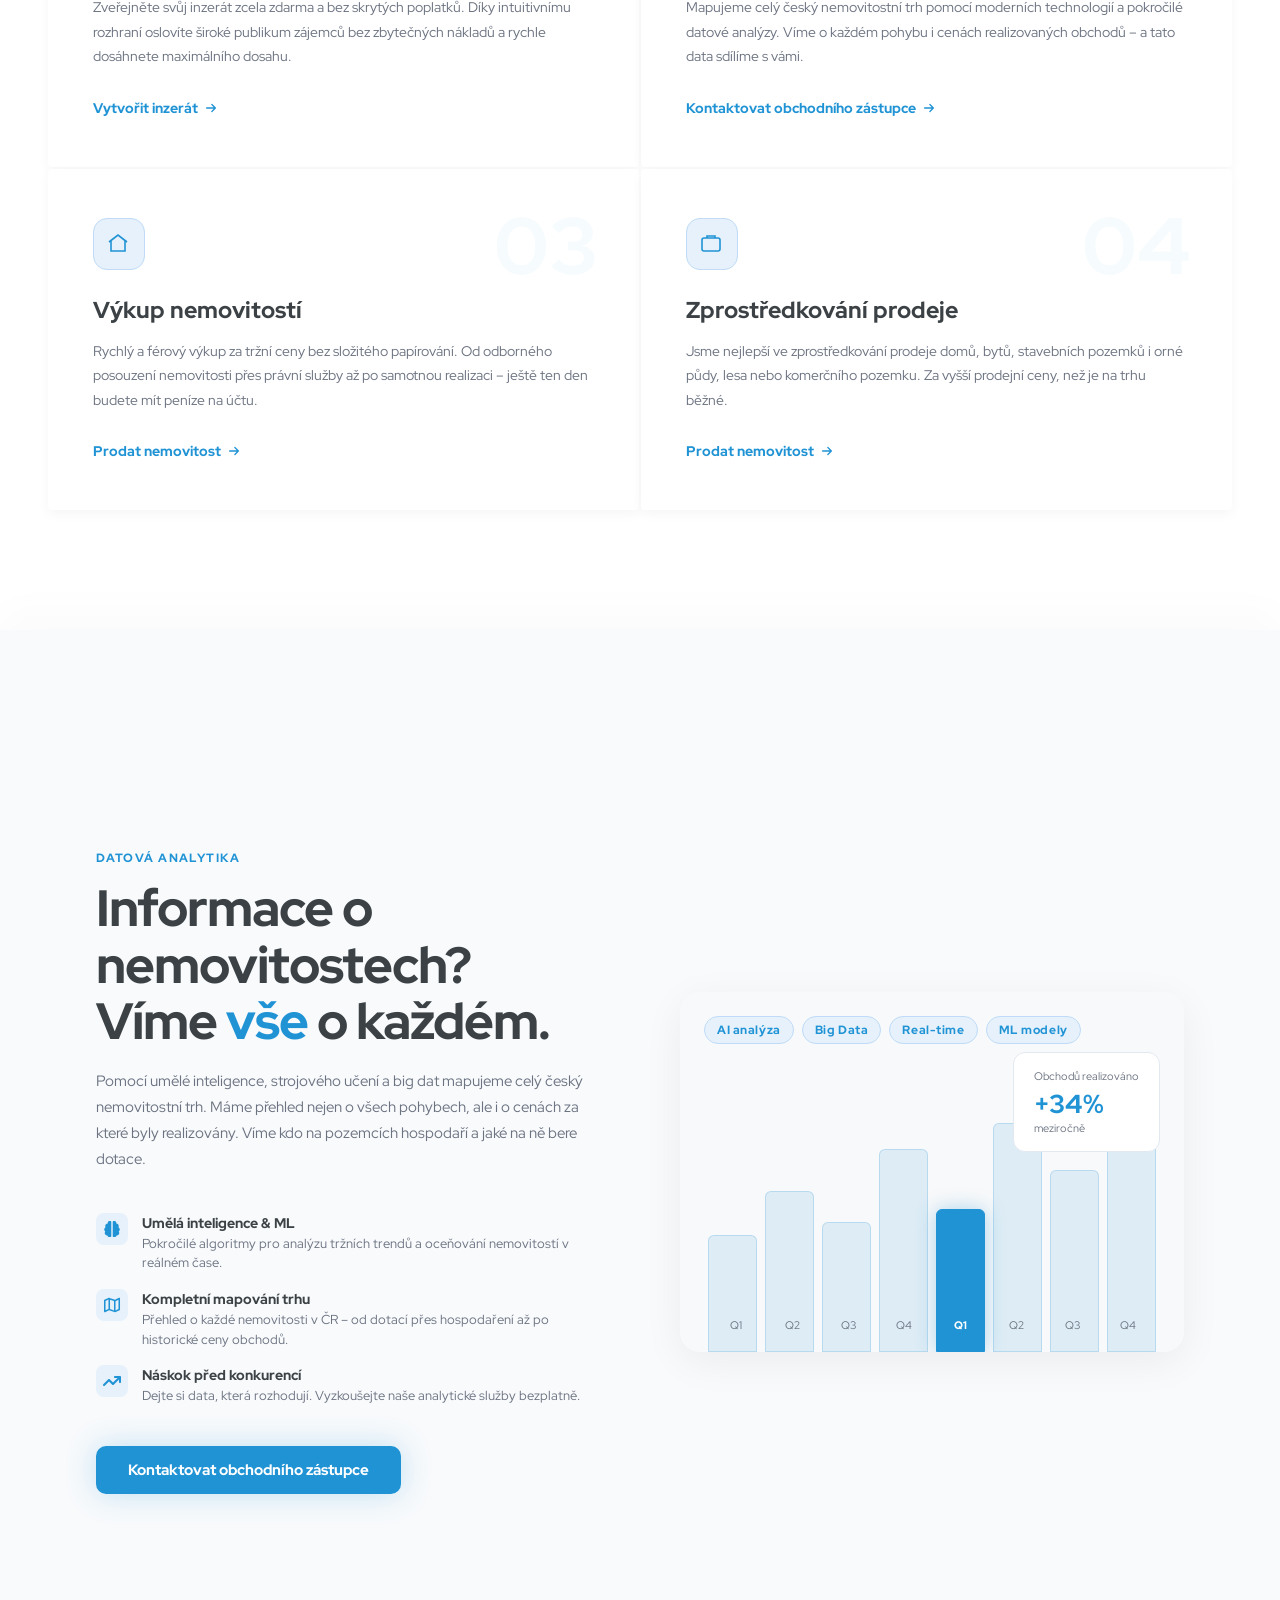
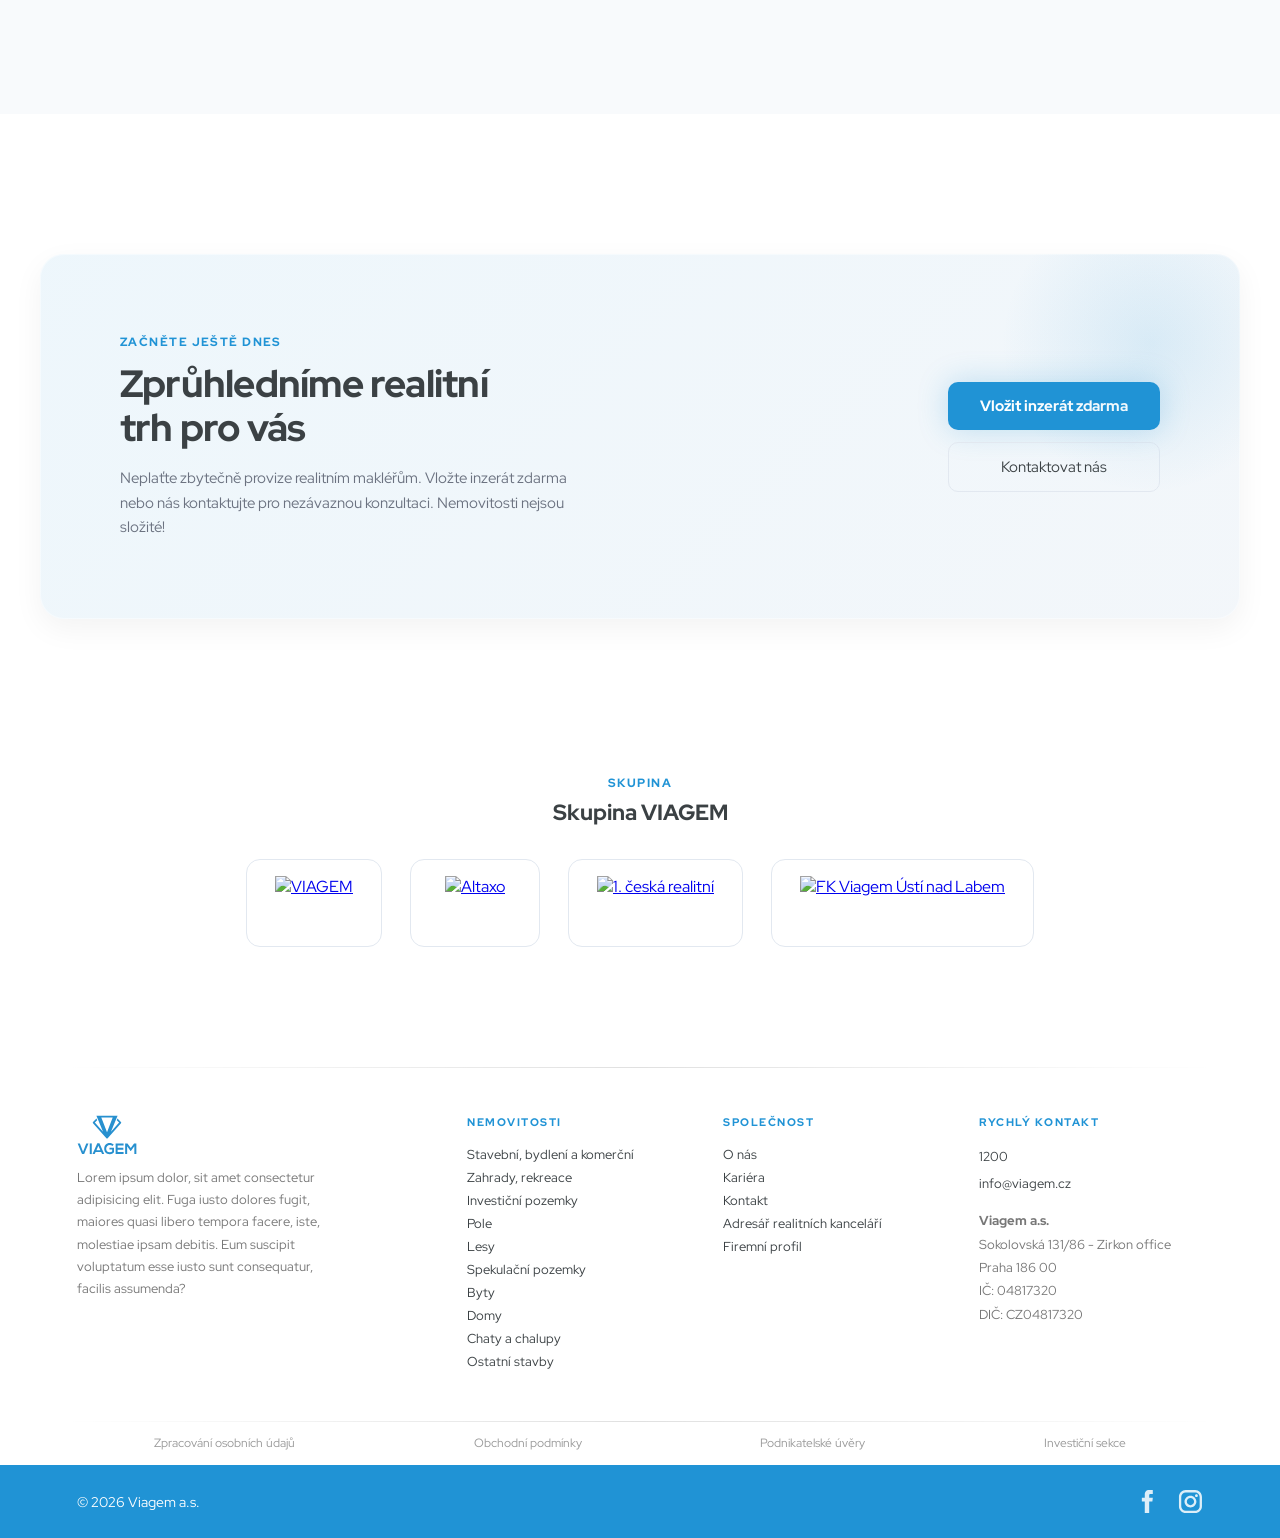
==== commit 07914617: "new version" ====
--- a/1-info/index-logedin.html
+++ b/1-info/index-logedin.html
@@ -597,6 +597,26 @@
       </div>
     </section>
 
+    <!-- ═══════════════════════════════ CTA BANNER ═══ -->
+    <div class="cta-banner">
+      <div class="cta-banner__inner reveal">
+        <div>
+          <div class="section__label" style="margin-bottom:12px;">Začněte ještě dnes</div>
+          <h2 class="cta-banner__title">Zprůhledníme realitní<br>trh pro vás</h2>
+          <p class="cta-banner__sub">Neplaťte zbytečně provize realitním makléřům. Vložte inzerát zdarma nebo nás
+            kontaktujte pro nezávaznou konzultaci. Nemovitosti nejsou složité!</p>
+        </div>
+        <div class="cta-banner__btns">
+          <a href="https://www.viagem.cz/vlozit-inzerat" class="btn-primary" style="justify-content:center;">
+            Vložit inzerát zdarma
+          </a>
+          <a href="https://www.viagem.cz/kontakt" class="btn-ghost" style="justify-content:center;">
+            Kontaktovat nás
+          </a>
+        </div>
+      </div>
+    </div>
+
     <!-- ═══════════ SKUPINA VIAGEM ═══════════ -->
     <section class="skupina-sec section">
       <div class="skupina-inner rv">
@@ -618,26 +638,6 @@
         </div>
       </div>
     </section>
-    <!-- ═══════════════════════════════ CTA BANNER ═══ -->
-    <div class="cta-banner">
-      <div class="cta-banner__inner reveal">
-        <div>
-          <div class="section__label" style="margin-bottom:12px;">Začněte ještě dnes</div>
-          <h2 class="cta-banner__title">Zprůhledníme realitní<br>trh pro vás</h2>
-          <p class="cta-banner__sub">Neplaťte zbytečně provize realitním makléřům. Vložte inzerát zdarma nebo nás
-            kontaktujte pro nezávaznou konzultaci. Nemovitosti nejsou složité!</p>
-        </div>
-        <div class="cta-banner__btns">
-          <a href="https://www.viagem.cz/vlozit-inzerat" class="btn-primary" style="justify-content:center;">
-            Vložit inzerát zdarma
-          </a>
-          <a href="https://www.viagem.cz/kontakt" class="btn-ghost" style="justify-content:center;">
-            Kontaktovat nás
-          </a>
-        </div>
-      </div>
-    </div>
-
 
   </main>
 
--- a/1-info/style-login.css
+++ b/1-info/style-login.css
@@ -1671,7 +1671,7 @@
 
 /* ═══ SKUPINY ═══ */
 .skupina-sec {
-  padding-bottom: 0;
+  padding-top: 1rem;
 }
 
 .skupina-inner {
@@ -1684,7 +1684,7 @@
   font-weight: 700;
   text-transform: uppercase;
   letter-spacing: 0.12em;
-  color: var(--blue);
+  color: var(--accent);
   margin-bottom: 6px;
   text-align: center;
 }
@@ -1725,7 +1725,7 @@
 }
 
 .skupina-logo-item img {
-  height: 34px;
+  height: 54px;
   width: auto;
   object-fit: contain;
 }
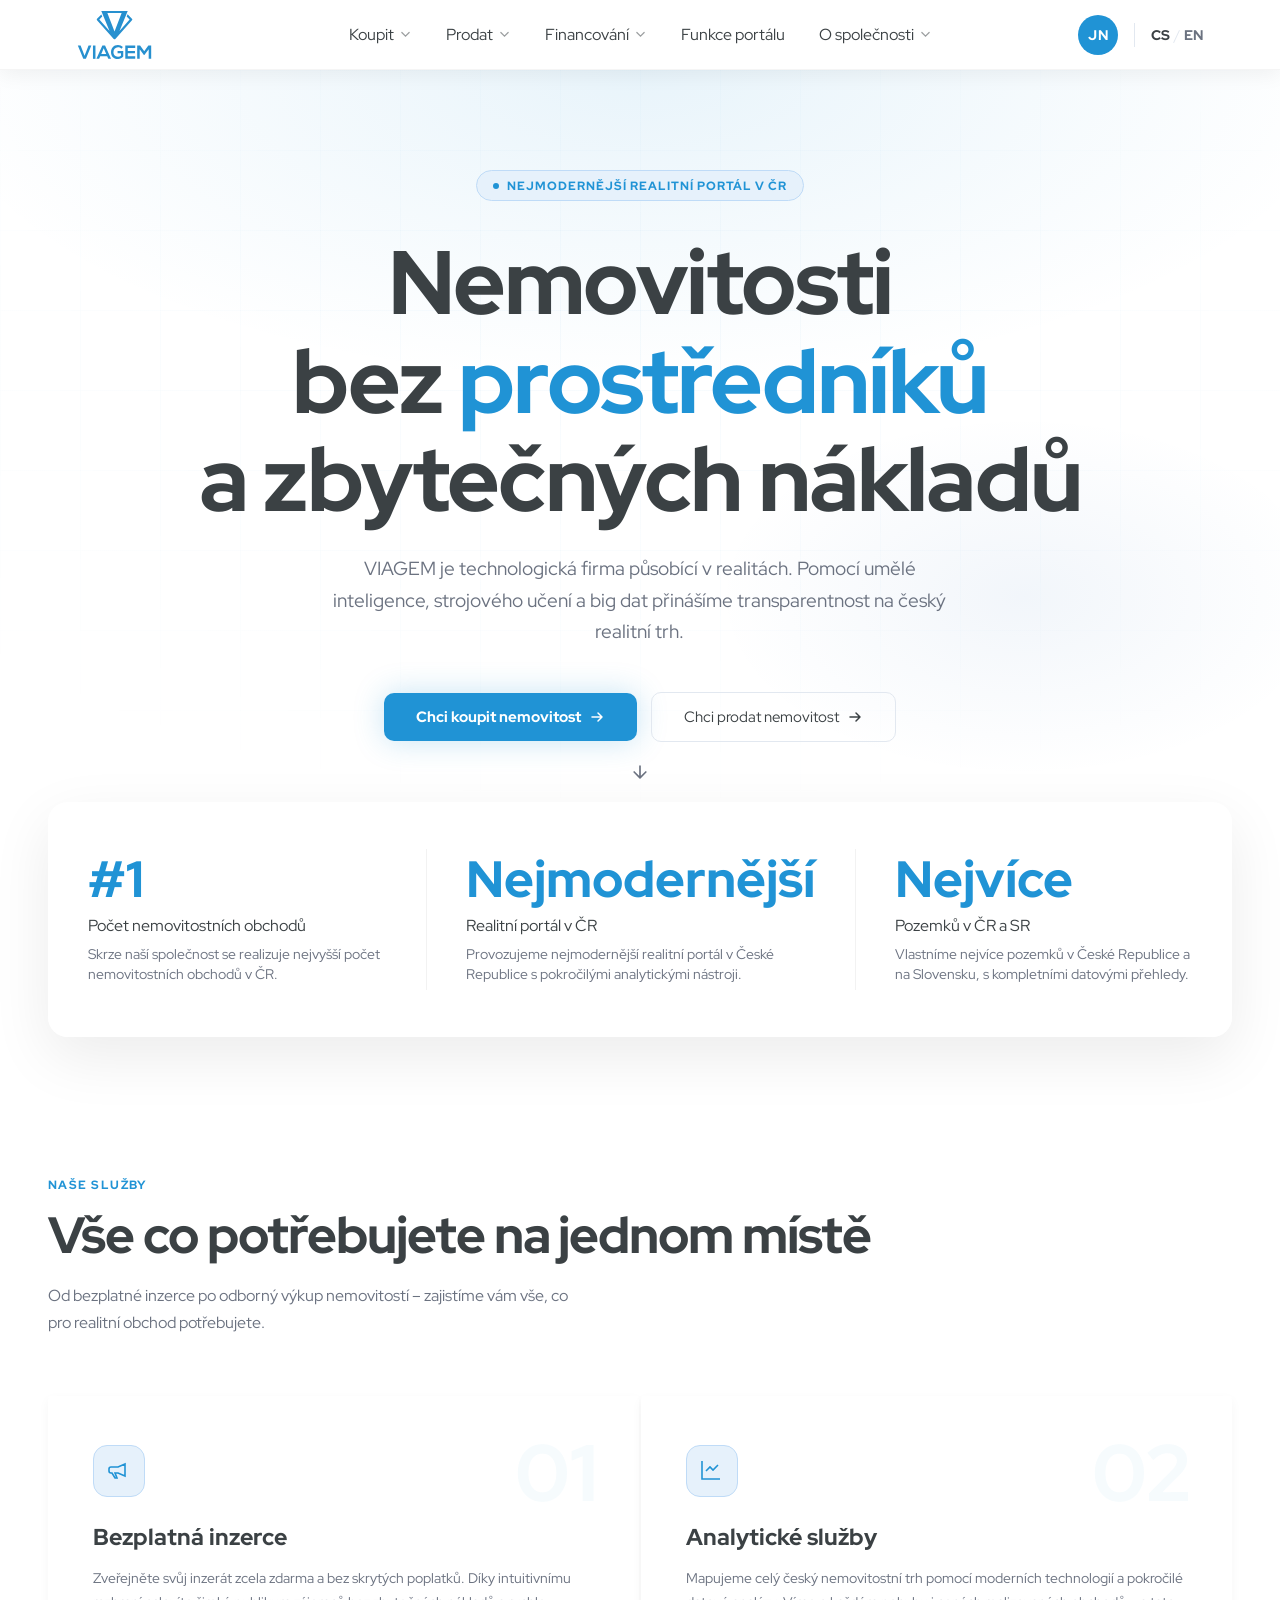
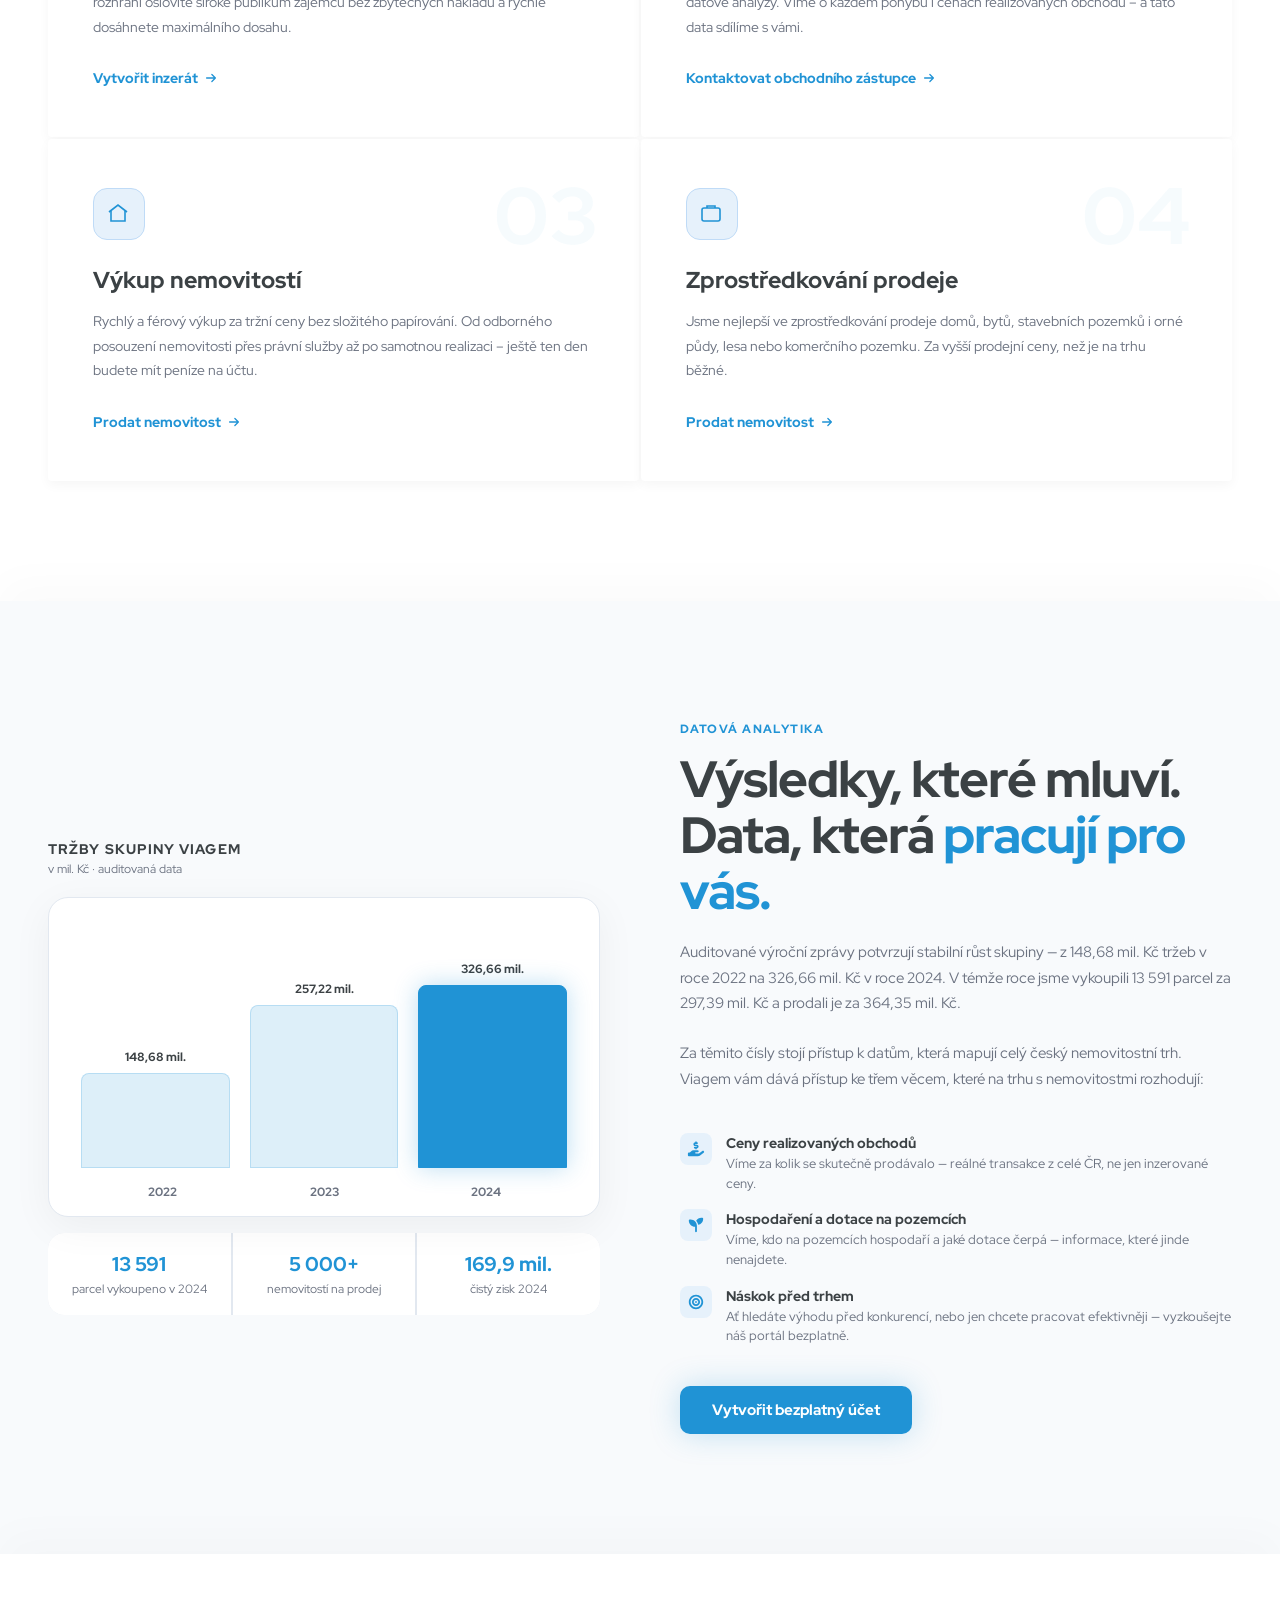
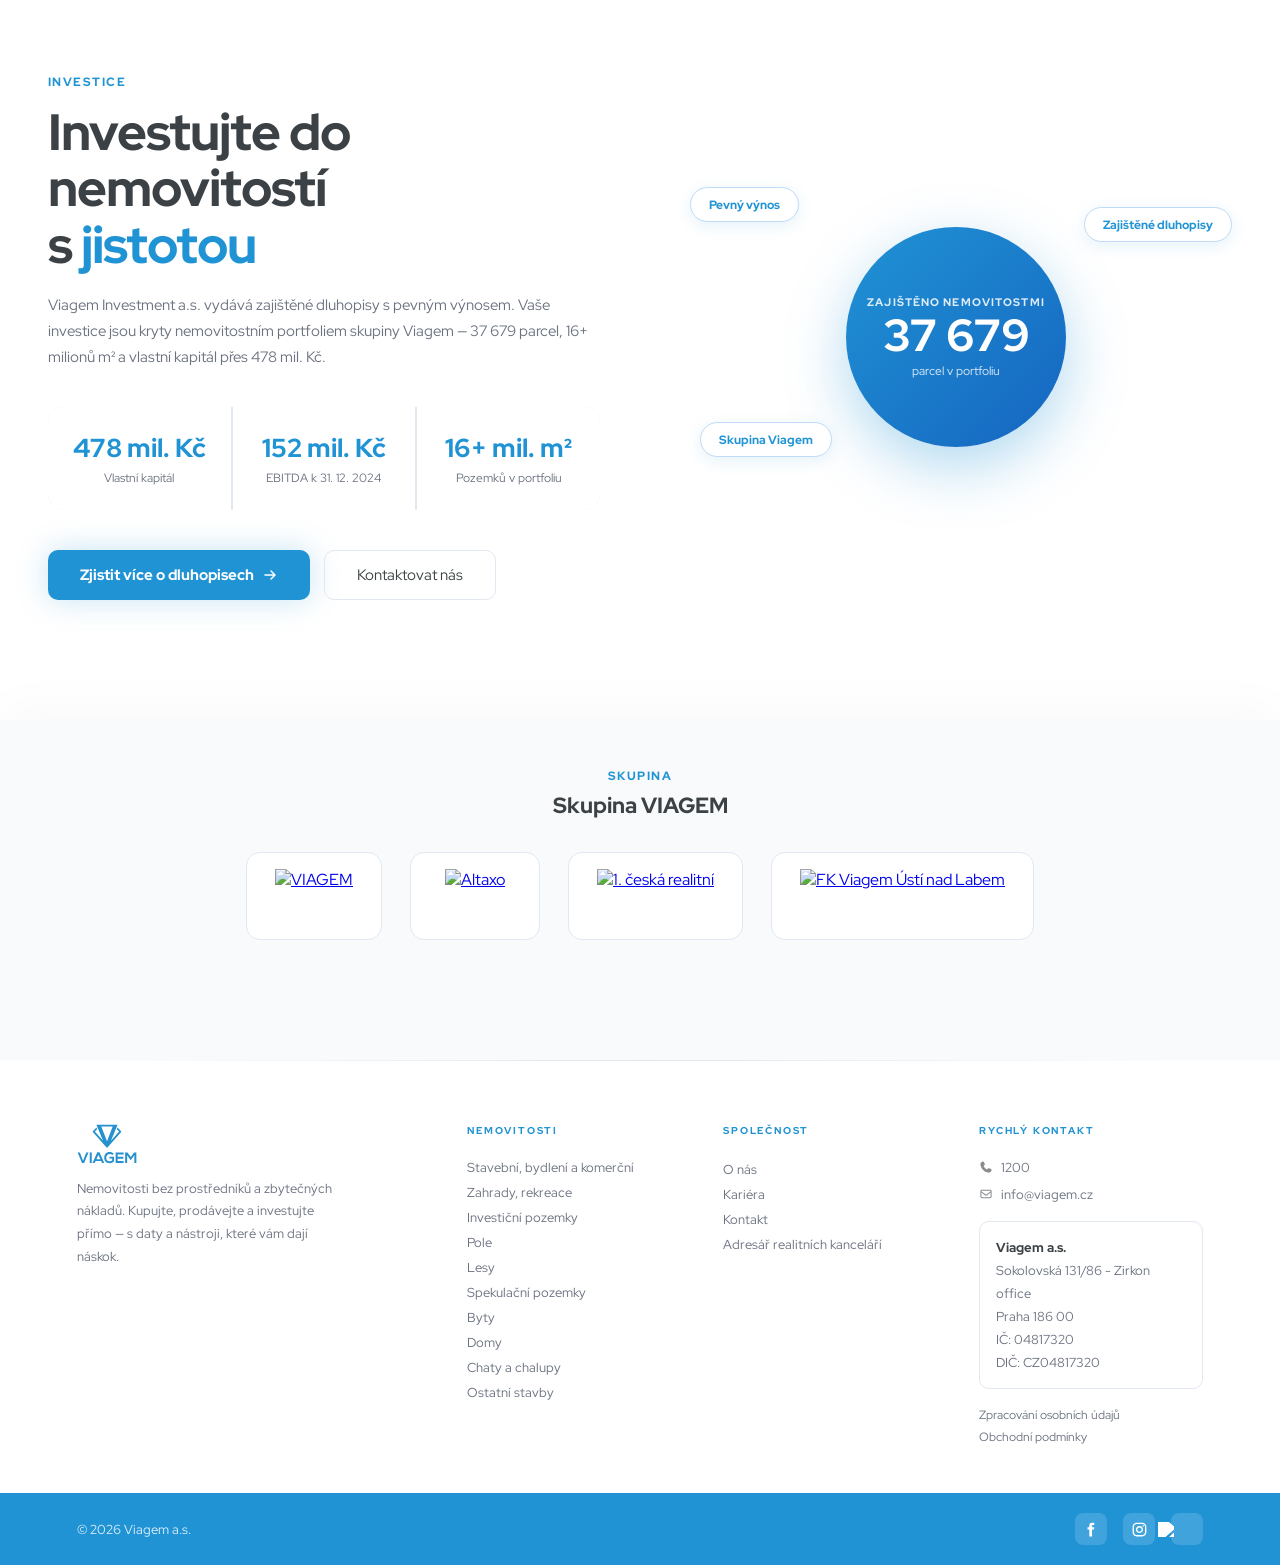
==== commit 911877aa: "added mobile" ====
--- a/1-info/index-logedin.html
+++ b/1-info/index-logedin.html
@@ -5,6 +5,7 @@
   <meta charset="UTF-8" />
   <meta name="viewport" content="width=device-width, initial-scale=1.0" />
   <link rel="stylesheet" href="style-login.css" />
+  <link rel="stylesheet" href="responsive.css" />
   <title>1</title>
 </head>
 
@@ -15,7 +16,7 @@
         <img src="../viagem-logo.svg" class="icon" alt="Realitní portál VIAGEM" />
       </a>
 
-      <nav class="site-nav">
+      <nav class="site-nav" id="siteNav">
         <div class="nav-item has-mega" id="nav-koupit">
           <button class="nav-link" onclick="toggleNav('koupit')">
             Koupit
@@ -28,29 +29,18 @@
           <div class="dropdown dropdown--mega dropdown--koupit">
             <div class="mega-inner">
               <div class="dd-search-panel">
-                <h3 class="mega-title-large">
-                  Najděte svou vysněnou nemovitost
-                </h3>
-
+                <h3 class="mega-title-large">Prohlédněte si naši nabídku</h3>
                 <div class="dd-search-field dd-search-field--with-btn">
                   <input type="text" placeholder="Město, adresa nebo lokalita…" class="mega-input-huge" />
-                  <button type="button" class="add-location-btn-dd" id="addLocationBtn">
-                    + Přidat lokalitu
-                  </button>
+                  <button type="button" class="add-location-btn-dd" id="addLocationBtn">+ Přidat lokalitu</button>
                 </div>
                 <div id="extra-locations-dd"></div>
-
-                <div class="search-tags">
-                  <span>Praha</span><span>Brno</span><span>Ostrava</span><span>Plzeň</span><span>Liberec</span>
-                </div>
-
                 <div class="dd-row">
-                  <div class="radius-wrap mega-input-huge" ">
-                    <span >Okolí</span>
-                    <input type=" number" min="0">
+                  <div class="radius-wrap mega-input-huge">
+                    <span>Okolí</span>
+                    <input type="number" min="0">
                     <span>km</span>
                   </div>
-
                   <div class="custom-multi-select" id="multiSelectContainer">
                     <div class="multi-select-trigger mega-input-huge" id="typeTrigger">
                       <span>Typ nemovitosti</span>
@@ -62,82 +52,54 @@
                       </span>
                     </div>
                     <div class="multi-select-dropdown" id="typeDropdown">
-
                       <label class="icon-chip">
                         <input type="checkbox" value="Stavební, bydlení a komerční" />
-                        <span class="icon">
-                          <img src="../images/terms/term-1-color.svg" alt="Stavební a komerční" />
-                        </span>
+                        <span class="icon"><img src="../images/terms/term-1-color.svg"
+                            alt="Stavební a komerční" /></span>
                         <span class="chip-label">Stavební &amp; komerční</span>
                       </label>
-
                       <label class="icon-chip">
                         <input type="checkbox" value="Zahrady, rekreace" />
-                        <span class="icon">
-                          <img src="../images/terms/term-2-color.svg" alt="Zahrady a rekreace" />
-                        </span>
+                        <span class="icon"><img src="../images/terms/term-2-color.svg"
+                            alt="Zahrady a rekreace" /></span>
                         <span class="chip-label">Zahrady &amp; rekreace</span>
                       </label>
-
                       <label class="icon-chip">
                         <input type="checkbox" value="Investiční pozemky" />
-                        <span class="icon">
-                          <img src="../images/terms/term-3-color.svg" alt="Investiční pozemky" />
-                        </span>
+                        <span class="icon"><img src="../images/terms/term-3-color.svg"
+                            alt="Investiční pozemky" /></span>
                         <span class="chip-label">Investiční pozemky</span>
                       </label>
-
                       <label class="icon-chip">
                         <input type="checkbox" value="Pole" />
-                        <span class="icon">
-                          <img src="../images/terms/term-4-color.svg" alt="Pole" />
-                        </span>
+                        <span class="icon"><img src="../images/terms/term-4-color.svg" alt="Pole" /></span>
                         <span class="chip-label">Pole</span>
                       </label>
-
                       <label class="icon-chip">
                         <input type="checkbox" value="Lesy" />
-                        <span class="icon">
-                          <img src="../images/terms/term-5-color.svg" alt="Lesy" />
-                        </span>
+                        <span class="icon"><img src="../images/terms/term-5-color.svg" alt="Lesy" /></span>
                         <span class="chip-label">Lesy</span>
                       </label>
-
                       <label class="icon-chip">
                         <input type="checkbox" value="Spekulační pozemky" />
-                        <span class="icon">
-                          <img src="../images/terms/term-6-color.svg" alt="Spekulační pozemky" />
-                        </span>
+                        <span class="icon"><img src="../images/terms/term-6-color.svg"
+                            alt="Spekulační pozemky" /></span>
                         <span class="chip-label">Spekulační pozemky</span>
                       </label>
-
                       <label class="icon-chip">
                         <input type="checkbox" value="Byty, domy, chaty a chalupy" />
-                        <span class="icon">
-                          <img src="../images/terms/term-7-color.svg" alt="Byty a domy" />
-                        </span>
-                        <span class="chip-label">
-                          Byty, domy,<br>chaty a chalupy
-                        </span>
+                        <span class="icon"><img src="../images/terms/term-7-color.svg" alt="Byty a domy" /></span>
+                        <span class="chip-label">Byty, domy,<br>chaty a chalupy</span>
                       </label>
-
                       <label class="icon-chip">
                         <input type="checkbox" value="Ostatní stavby" />
-                        <span class="icon">
-                          <img src="../images/terms/term-10-color.svg" alt="Ostatní stavby" />
-                        </span>
-                        <span class="chip-label">
-                          Ostatní<br>stavby
-                        </span>
+                        <span class="icon"><img src="../images/terms/term-10-color.svg" alt="Ostatní stavby" /></span>
+                        <span class="chip-label">Ostatní<br>stavby</span>
                       </label>
-
                     </div>
                   </div>
                 </div>
-
-                <button class="btn-mega-submit">
-                  Vyhledat
-                </button>
+                <button class="btn-mega-submit">Vyhledat</button>
               </div>
             </div>
           </div>
@@ -151,113 +113,81 @@
                 stroke-linecap="round" />
             </svg>
           </button>
-
           <div class="dropdown dropdown--mega dropdown--prodat">
-            <div class="mega-inner prodat-grid">
-              <div class="prodat-form-wrapper">
-                <span class="mega-eyebrow">Rychle a bezpečně</span>
-                <h3 class="mega-title-large">Chcete prodat nemovitost?</h3>
-                <p class="mega-subtitle">
-                  Pošlete nám svůj kontakt a o vše se postaráme.
-                </p>
-
-                <form class="prodat-mega-form float-in" id="form-lead" method="post"
-                  action="https://www.viagem.cz/prodej-nemovitosti#anchor-lead">
-
-                  <div class="form-group" id="field-formName">
-                    <label for="formName">Jméno a příjmení</label>
-                    <input type="text" name="formName" id="formName" class="mega-input" required>
-                  </div>
-
-                  <div class="form-sell-contact">
-                    <div class="form-group" id="field-formEmail">
-                      <label for="formEmail">E-mail</label>
-                      <input type="email" name="formEmail" id="formEmail" class="mega-input" required>
-                    </div>
-
-                    <div class="form-group" id="field-formPhone">
-                      <label for="formPhone">Telefon</label>
-                      <input type="tel" name="formPhone" id="formPhone" class="mega-input" required>
-                    </div>
-                  </div>
-
-
-                  <div class="form-group" id="field-leadSpam">
-                    <label for="leadSpam">Jaký je rok? <span class="red">*</span></label>
-                    <input type="text" name="leadSpam" id="leadSpam" class="mega-input" required>
-                  </div>
-
-                  <div class="form-group" id="field-formMessage">
-                    <label for="formMessage">Zpráva</label>
-                    <textarea name="formMessage" id="formMessage" class="mega-input"></textarea>
-                  </div>
-
-                  <div class="form-sell-contact" id="field-leadTerms">
-                    <input type="checkbox" name="leadTerms" id="leadTerms" value="true" required>
-                    <label for="leadTerms">
-                      Souhlasím s Podmínkami zpracování osobních údajů. <span class="red">*</span>
-                    </label>
-
-                  </div>
-
-                  <button type="submit" class="btn-mega-submit btn-mega-submit--large">
-                    Odeslat
-                  </button>
-
-                </form>
-              </div>
-
-              <div class="prodat-sidebar-content">
-                <h4 class="sidebar-title">Chcete inzerovat sami?</h4>
-
-                <a href="/prihlaseni" class="prodat-option-card">
-                  <div class="prodat-option-icon">
-                    <svg xmlns="http://www.w3.org/2000/svg" width="28" height="28" viewBox="0 0 24 24" fill="none"
-                      stroke="currentColor" stroke-width="1.5" stroke-linecap="round" stroke-linejoin="round">
-                      <path d="M14.5 2H6a2 2 0 0 0-2 2v16a2 2 0 0 0 2 2h12a2 2 0 0 0 2-2V7.5L14.5 2z" />
-                      <polyline points="14 2 14 8 20 8" />
-                      <line x1="16" y1="13" x2="8" y2="13" />
-                      <line x1="16" y1="17" x2="8" y2="17" />
-                      <line x1="10" y1="9" x2="8" y2="9" />
-                    </svg>
-                  </div>
-                  <div class="prodat-option-text">
-                    <span class="title">Vložit vlastní inzerát</span>
-                    <span class="desc">Získejte plnou kontrolu nad prodejem a správou inzerce
-                      na našem portálu.</span>
-                  </div>
+            <div class="mega-inner prodat-two-col">
+              <div class="prodat-choice-card">
+                <div class="prodat-choice-icon">
+                  <svg xmlns="http://www.w3.org/2000/svg" width="32" height="32" viewBox="0 0 640 640"
+                    fill="currentColor">
+                    <path
+                      d="M320 48C306.7 48 296 58.7 296 72L296 84L294.2 84C257.6 84 228 113.7 228 150.2C228 183.6 252.9 211.8 286 215.9L347 223.5C352.1 224.1 356 228.5 356 233.7C356 239.4 351.4 243.9 345.8 243.9L272 244C256.5 244 244 256.5 244 272C244 287.5 256.5 300 272 300L296 300L296 312C296 325.3 306.7 336 320 336C333.3 336 344 325.3 344 312L344 300L345.8 300C382.4 300 412 270.3 412 233.8C412 200.4 387.1 172.2 354 168.1L293 160.5C287.9 159.9 284 155.5 284 150.3C284 144.6 288.6 140.1 294.2 140.1L360 140C375.5 140 388 127.5 388 112C388 96.5 375.5 84 360 84L344 84L344 72C344 58.7 333.3 48 320 48zM141.3 405.5L98.7 448L64 448C46.3 448 32 462.3 32 480L32 544C32 561.7 46.3 576 64 576L384.5 576C413.5 576 441.8 566.7 465.2 549.5L591.8 456.2C609.6 443.1 613.4 418.1 600.3 400.3C587.2 382.5 562.2 378.7 544.4 391.8L424.6 480L312 480C298.7 480 288 469.3 288 456C288 442.7 298.7 432 312 432L384 432C401.7 432 416 417.7 416 400C416 382.3 401.7 368 384 368L231.8 368C197.9 368 165.3 381.5 141.3 405.5z" />
+                  </svg>
+                </div>
+                <div class="prodat-choice-badge">Doporučujeme</div>
+                <h3 class="prodat-choice-title">Prodat přímo</h3>
+                <p class="prodat-choice-desc">Svěřte prodej do rukou našich odborníků. Postaráme se o oceňování, právní
+                  servis, administrativu na katastru i samotný prodej — za vyšší ceny, než je na trhu běžné. Vy nemusíte
+                  dělat nic.</p>
+                <ul class="prodat-choice-perks">
+                  <li>Právní servis zdarma</li>
+                  <li>Peníze na účtu do 24 hodin</li>
+                  <li>Kompletní administrativa</li>
+                </ul>
+                <a href="/prodej-nemovitosti" class="prodat-choice-btn prodat-choice-btn--primary">
+                  Chci prodat přes Viagem
+                  <svg viewBox="0 0 16 16" fill="none" width="15" height="15">
+                    <path d="M3 8h10M9 4l4 4-4 4" stroke="currentColor" stroke-width="1.5" stroke-linecap="round"
+                      stroke-linejoin="round" />
+                  </svg>
                 </a>
-
-                <div class="benefits-block">
-                  <h4 class="sidebar-title">Proč prodat přes Viagem?</h4>
-                  <ul class="mega-benefits-list">
-                    <li>
-                      <div><strong>Bezplatná inzerce</strong> bez skrytých poplatků</div>
-                    </li>
-                    <li>
-                      <div><strong>Okamžitá platba</strong> při přímém výkupu
-                    </li>
-                    <li>
-                      <div>Kompletní <strong>právní servis zdarma</strong></div>
-                    </li>
-                    <li>
-                      <div><strong>Vyřídíme administrativu</strong> na katastru</div>
-                    </li>
-                    <li>
-                      <div><strong>Analytické nástroje</strong> a přehled o trhu</div>
-                    </li>
-                    <li>
-                      <div><strong>Vyšší prodejní ceny</strong> díky zprostředkování</div>
-                    </li>
-                  </ul>
+              </div>
+              <div class="prodat-divider"><span>nebo</span></div>
+              <div class="prodat-choice-card">
+                <div class="prodat-choice-icon prodat-choice-icon--secondary">
+                  <svg xmlns="http://www.w3.org/2000/svg" width="32" height="32" viewBox="0 0 24 24" fill="none"
+                    stroke="currentColor" stroke-width="1.5" stroke-linecap="round" stroke-linejoin="round">
+                    <path d="M14.5 2H6a2 2 0 0 0-2 2v16a2 2 0 0 0 2 2h12a2 2 0 0 0 2-2V7.5L14.5 2z" />
+                    <polyline points="14 2 14 8 20 8" />
+                    <line x1="12" y1="18" x2="12" y2="12" />
+                    <line x1="9" y1="15" x2="15" y2="15" />
+                  </svg>
                 </div>
-              </div>
-            </div>
-          </div>
-        </div>
-
-        <a href="/podnikatelske-uvery" class="nav-link">Úvěry</a>
-        <a href="/zpetny-odkup" class="nav-link">Zpětný odkup</a>
+                <h3 class="prodat-choice-title">Vložit inzerát</h3>
+                <p class="prodat-choice-desc">Chcete mít plnou kontrolu nad prodejem? Zveřejněte svůj inzerát sami —
+                  zcela zdarma, bez skrytých poplatků. Intuitivní rozhraní vás provede celým procesem za pár minut.</p>
+                <ul class="prodat-choice-perks">
+                  <li>Inzerce 100% zdarma</li>
+                  <li>Přímý kontakt se zájemci</li>
+                  <li>Maximální dosah vaší nemovitosti</li>
+                </ul>
+                <a href="/prihlaseni" class="prodat-choice-btn prodat-choice-btn--ghost">
+                  Vložit vlastní inzerát
+                  <svg viewBox="0 0 16 16" fill="none" width="15" height="15">
+                    <path d="M3 8h10M9 4l4 4-4 4" stroke="currentColor" stroke-width="1.5" stroke-linecap="round"
+                      stroke-linejoin="round" />
+                  </svg>
+                </a>
+              </div>
+            </div>
+          </div>
+        </div>
+
+        <div class="nav-item" id="nav-financovani">
+          <button class="nav-link" onclick="toggleNav('financovani')">
+            Financování
+            <svg class="chevron" viewBox="0 0 16 16" fill="currentColor">
+              <path d="M3.5 5.5L8 10l4.5-4.5" stroke="currentColor" stroke-width="1.5" fill="none"
+                stroke-linecap="round" />
+            </svg>
+          </button>
+          <div class="dropdown dropdown--simple">
+            <a href="/investice-a-dluhopisy">Pro investory</a>
+            <a href="/podnikatelske-uvery">Podnikatelské úvěry</a>
+            <a href="/zpetny-odkup">Zpětný odkup</a>
+          </div>
+        </div>
+
+        <a href="/nastroje" class="nav-link">Funkce portálu</a>
 
         <div class="nav-item" id="nav-onas">
           <button class="nav-link" onclick="toggleNav('onas')">
@@ -276,41 +206,37 @@
       </nav>
 
       <div class="nav-right">
+        <div class="nav-item compare">
+          <a href="#" class="nav-item-option">
+            <span class="nav-icon"><img src="https://www.viagem.cz/assets/images/icons/icon-comparator-color.svg"
+                alt=""></span>
+          </a>
+        </div>
         <div class="nav-item" id="nav-profile">
           <button class="avatar-btn" onclick="toggleNav('profile')">
             <div class="avatar-circle">JN</div>
           </button>
-
           <div class="dropdown dropdown--profile">
             <a href="#" class="profile-option">
-              <span class="prof-icon">
-                <img src="https://www.viagem.cz/assets/images/terms/term-group-1-color.svg" alt="Mapa pro naceňování" />
-              </span>
+              <span class="prof-icon"><img src="https://www.viagem.cz/assets/images/terms/term-group-1-color.svg"
+                  alt="Mapa pro naceňování" /></span>
               <span class="prof-text">Mapa pro naceňování</span>
             </a>
             <a href="#" class="profile-option">
-              <span class="prof-icon">
-                <img src="https://www.viagem.cz/assets/images/icons/dog-icon.svg" alt="Hlídací pes" />
-              </span>
+              <span class="prof-icon"><img src="https://www.viagem.cz/assets/images/icons/dog-icon.svg"
+                  alt="Hlídací pes" /></span>
               <span class="prof-text">Hlídací pes</span>
             </a>
             <a href="#" class="profile-option">
-              <span class="prof-icon">
-                <img src="https://www.viagem.cz/assets/images/terms/subjetcs.png" alt="Mapa subjektů" />
-              </span>
+              <span class="prof-icon"><img src="https://www.viagem.cz/assets/images/terms/subjetcs.png"
+                  alt="Mapa subjektů" /></span>
               <span class="prof-text">Mapa subjektů</span>
             </a>
-            <a href="#" class="profile-option">
-              <span class="prof-icon">
-                <img src="https://www.viagem.cz/assets/images/icons/zemedelci.png" alt="Zemědělci" />
-              </span>
-              <span class="prof-text">Zemědělci</span>
-            </a>
-            <a href="#" class="profile-option">
-              <span class="prof-icon"><img src="https://www.viagem.cz/assets/images/icons/icon-comparator-color.svg"
-                  alt=""></span>
-              Srovnávač nemovitostí
-            </a>
+            <!-- <a href="#" class="profile-option">
+              <span class="prof-icon"><img src="https://www.viagem.cz/assets/images/icons/zemedelci.png"
+                  alt="Zemědělci" /></span>
+              <span class="prof-text">Zemědělská sekce</span>
+            </a> -->
             <a href="#" class="profile-option">
               <span class="prof-icon">
                 <svg xmlns="http://www.w3.org/2000/svg" viewBox="0 0 24 24" fill="none" stroke="currentColor"
@@ -322,9 +248,17 @@
               </span>
               <span class="prof-text">Moje inzeráty</span>
             </a>
-
+            <a href="/registrace" class="profile-option profile-option--add">
+              <span class="prof-icon">
+                <svg xmlns="http://www.w3.org/2000/svg" viewBox="0 0 24 24" fill="none" stroke="currentColor"
+                  stroke-width="1.8" stroke-linecap="round" stroke-linejoin="round">
+                  <circle cx="12" cy="12" r="10" />
+                  <path d="M12 8v8M8 12h8" />
+                </svg>
+              </span>
+              <span class="prof-text">Přidat službu</span>
+            </a>
             <div class="dropdown-divider-line"></div>
-
             <a href="#" class="profile-option logout">
               <span class="prof-icon">
                 <svg xmlns="http://www.w3.org/2000/svg" viewBox="0 0 24 24" fill="none" stroke="currentColor"
@@ -338,9 +272,7 @@
             </a>
           </div>
         </div>
-
         <div class="header-divider"></div>
-
         <div class="lang-switch-new">
           <div class="lang-text">
             <a href="#" class="active">CS</a>
@@ -348,9 +280,241 @@
             <a href="#">EN</a>
           </div>
         </div>
+        <button class="hamburger" id="hamburger" aria-label="Otevřít menu" onclick="toggleMobileNav()">
+          <span></span>
+          <span></span>
+          <span></span>
+        </button>
       </div>
     </div>
   </header>
+
+  <!-- Mobile nav overlay -->
+  <div class="mobile-nav-overlay" id="mobileNavOverlay" onclick="closeMobileNav()"></div>
+  <!-- Mobile nav drawer -->
+  <div class="mobile-nav" id="mobileNav">
+
+    <div class="mobile-nav__header">
+      <div class="avatar-circle-mobile">JN</div>
+      <button class="mobile-nav__close" onclick="closeMobileNav()">
+        <svg viewBox="0 0 24 24" fill="none" stroke="currentColor" stroke-width="2" width="18" height="18">
+          <path d="M18 6L6 18M6 6l12 12" stroke-linecap="round" />
+        </svg>
+      </button>
+    </div>
+
+    <nav class="mobile-nav__links">
+
+      <!-- MAIN NAV -->
+      <div class="mobile-nav__section-title">Navigace</div>
+
+      <!-- KOUPIT — with embedded search form -->
+      <a href="#" onclick="toggleMobileSection('m-koupit'); return false;" class="mobile-nav__item"
+        id="m-koupit-trigger">
+        Koupit
+        <svg class="chevron" viewBox="0 0 16 16" fill="currentColor" width="13" height="13">
+          <path d="M3.5 5.5L8 10l4.5-4.5" stroke="currentColor" stroke-width="1.5" fill="none" />
+        </svg>
+      </a>
+
+      <div class="mobile-nav__sub mobile-nav__sub--koupit" id="m-koupit">
+        <div class="m-search-wrap">
+
+          <!-- Location input -->
+          <div class="m-input-group">
+            <div class="m-input-field">
+              <svg class="m-input-icon" viewBox="0 0 24 24" fill="none" stroke="currentColor" stroke-width="1.8"
+                width="16" height="16">
+                <circle cx="11" cy="11" r="8" />
+                <path d="m21 21-4.35-4.35" />
+              </svg>
+              <input type="text" id="m-location-main" placeholder="Město, adresa nebo lokalita…"
+                class="m-location-input" />
+            </div>
+
+          </div>
+
+          <!-- Radius + filter toggle row -->
+          <div class="m-meta-row">
+            <div class="m-radius-inline">
+              <label>Okolí</label>
+              <div class="m-radius-input-wrap">
+                <input type="number" min="0" placeholder="0" class="m-radius-input" id="m-radius">
+                <span class="m-radius-unit">km</span>
+              </div>
+            </div>
+            <button type="button" class="m-filter-toggle" id="mFilterToggle" aria-expanded="false">
+              <svg viewBox="0 0 24 24" fill="none" stroke="currentColor" stroke-width="2" width="14" height="14">
+                <line x1="4" y1="6" x2="20" y2="6" />
+                <line x1="8" y1="12" x2="16" y2="12" />
+                <line x1="11" y1="18" x2="13" y2="18" />
+              </svg>
+              <span class="m-filter-toggle__label">Typ nemovitosti</span>
+              <span class="m-filter-toggle__count" id="mFilterCount" style="display:none"></span>
+              <svg class="m-filter-chevron" viewBox="0 0 16 16" fill="none" width="12" height="12">
+                <path d="M3.5 5.5L8 10l4.5-4.5" stroke="currentColor" stroke-width="1.5" fill="none"
+                  stroke-linecap="round" />
+              </svg>
+            </button>
+          </div>
+
+          <!-- Collapsible icon-chip panel -->
+          <div class="m-filter-panel" id="mFilterPanel">
+            <div class="m-icon-chips-grid" id="mChipsGrid">
+              <label class="m-icon-chip">
+                <input type="checkbox" value="1" />
+                <span class="m-icon-chip__img"><img src="../images/terms/term-1-color.svg" alt="" /></span>
+                <span class="m-icon-chip__label">Stavební &amp; komerční</span>
+              </label>
+              <label class="m-icon-chip">
+                <input type="checkbox" value="2" />
+                <span class="m-icon-chip__img"><img src="../images/terms/term-2-color.svg" alt="" /></span>
+                <span class="m-icon-chip__label">Zahrady &amp; rekreace</span>
+              </label>
+              <label class="m-icon-chip">
+                <input type="checkbox" value="3" />
+                <span class="m-icon-chip__img"><img src="../images/terms/term-3-color.svg" alt="" /></span>
+                <span class="m-icon-chip__label">Investiční pozemky</span>
+              </label>
+              <label class="m-icon-chip">
+                <input type="checkbox" value="4" />
+                <span class="m-icon-chip__img"><img src="../images/terms/term-4-color.svg" alt="" /></span>
+                <span class="m-icon-chip__label">Pole</span>
+              </label>
+              <label class="m-icon-chip">
+                <input type="checkbox" value="5" />
+                <span class="m-icon-chip__img"><img src="../images/terms/term-5-color.svg" alt="" /></span>
+                <span class="m-icon-chip__label">Lesy</span>
+              </label>
+              <label class="m-icon-chip">
+                <input type="checkbox" value="6" />
+                <span class="m-icon-chip__img"><img src="../images/terms/term-6-color.svg" alt="" /></span>
+                <span class="m-icon-chip__label">Spekulační pozemky</span>
+              </label>
+              <label class="m-icon-chip">
+                <input type="checkbox" value="7" />
+                <span class="m-icon-chip__img"><img src="../images/terms/term-7-color.svg" alt="" /></span>
+                <span class="m-icon-chip__label">Byty, domy, chaty</span>
+              </label>
+              <label class="m-icon-chip">
+                <input type="checkbox" value="10" />
+                <span class="m-icon-chip__img"><img src="../images/terms/term-10-color.svg" alt="" /></span>
+                <span class="m-icon-chip__label">Ostatní stavby</span>
+              </label>
+            </div>
+          </div>
+
+          <!-- Search button -->
+          <button type="button" class="m-search-btn" id="mSearchBtn">
+            <svg viewBox="0 0 24 24" fill="none" stroke="currentColor" stroke-width="2.2" width="17" height="17">
+              <circle cx="11" cy="11" r="8" />
+              <path d="m21 21-4.35-4.35" />
+            </svg>
+            Vyhledat nemovitosti
+          </button>
+        </div>
+
+
+        <!-- Quick browse links -->
+
+      </div>
+
+      <a href="#" onclick="toggleMobileSection('m-prodat'); return false;" class="mobile-nav__item">
+        Prodat
+        <svg class="chevron" viewBox="0 0 16 16" fill="currentColor" width="13" height="13">
+          <path d="M3.5 5.5L8 10l4.5-4.5" stroke="currentColor" stroke-width="1.5" fill="none" />
+        </svg>
+      </a>
+      <div class="mobile-nav__sub" id="m-prodat">
+        <a href="/prodej-nemovitosti">Prodat přes Viagem</a>
+        <a href="/prihlaseni">Vložit vlastní inzerát</a>
+      </div>
+
+      <a href="#" onclick="toggleMobileSection('m-fin'); return false;" class="mobile-nav__item">
+        Financování
+        <svg class="chevron" viewBox="0 0 16 16" fill="currentColor" width="13" height="13">
+          <path d="M3.5 5.5L8 10l4.5-4.5" stroke="currentColor" stroke-width="1.5" fill="none" />
+        </svg>
+      </a>
+      <div class="mobile-nav__sub" id="m-fin">
+        <a href="/investice-a-dluhopisy">Pro investory</a>
+        <a href="/podnikatelske-uvery">Podnikatelské úvěry</a>
+        <a href="/zpetny-odkup">Zpětný odkup</a>
+      </div>
+
+      <a href="/nastroje" class="mobile-nav__item">Funkce portálu</a>
+
+      <a href="#" onclick="toggleMobileSection('m-onas'); return false;" class="mobile-nav__item">
+        O společnosti
+        <svg class="chevron" viewBox="0 0 16 16" fill="currentColor" width="13" height="13">
+          <path d="M3.5 5.5L8 10l4.5-4.5" stroke="currentColor" stroke-width="1.5" fill="none" />
+        </svg>
+      </a>
+      <div class="mobile-nav__sub" id="m-onas">
+        <a href="/o-nas">Kdo jsme</a>
+        <a href="/kariera">Kariéra</a>
+        <a href="/kontakt">Kontakt</a>
+      </div>
+
+      <!-- TOOLS -->
+      <div class="mobile-nav__section">
+        <div class="mobile-nav__section-title">Moje služby</div>
+
+        <a href="#" class="mobile-nav__item tool-item">
+          <img src="https://www.viagem.cz/assets/images/terms/term-group-1-color.svg" />
+          Mapa pro naceňování
+        </a>
+        <a href="#" class="mobile-nav__item tool-item">
+          <img src="https://www.viagem.cz/assets/images/icons/dog-icon.svg" />
+          Hlídací pes
+        </a>
+        <a href="#" class="mobile-nav__item tool-item">
+          <img src="https://www.viagem.cz/assets/images/terms/subjetcs.png" />
+          Mapa subjektů
+        </a>
+        <!-- <a href="#" class="mobile-nav__item tool-item">
+          <img src="https://www.viagem.cz/assets/images/icons/zemedelci.png" />
+          Zemědělská sekce
+        </a> -->
+        <a href="#" class="mobile-nav__item tool-item">
+          <svg xmlns="http://www.w3.org/2000/svg" viewBox="0 0 24 24" fill="none" stroke="currentColor"
+            stroke-width="1.8" stroke-linecap="round" stroke-linejoin="round">
+            <rect x="3" y="3" width="18" height="18" rx="2" ry="2"></rect>
+            <line x1="3" y1="9" x2="21" y2="9"></line>
+            <line x1="9" y1="21" x2="9" y2="9"></line>
+          </svg>
+          Moje inzeráty
+        </a>
+        <a href="/registrace" class="mobile-nav__item tool-item tool-item--add">
+          <svg xmlns="http://www.w3.org/2000/svg" viewBox="0 0 24 24" fill="none" stroke="currentColor"
+            stroke-width="1.8" stroke-linecap="round" stroke-linejoin="round">
+            <circle cx="12" cy="12" r="10" />
+            <path d="M12 8v8M8 12h8" />
+          </svg>
+          Přidat službu
+        </a>
+      </div>
+
+      <!-- BOTTOM: logout + lang -->
+      <div class=" mobile-nav__section--logout">
+        <a href="#" class="mobile-nav__item mobile-nav__logout">
+          <svg xmlns="http://www.w3.org/2000/svg" viewBox="0 0 24 24" fill="none" stroke="currentColor"
+            stroke-width="1.8" stroke-linecap="round" stroke-linejoin="round" width="18" height="18">
+            <path d="M9 21H5a2 2 0 0 1-2-2V5a2 2 0 0 1 2-2h4"></path>
+            <polyline points="16 17 21 12 16 7"></polyline>
+            <line x1="21" y1="12" x2="9" y2="12"></line>
+          </svg>
+          Odhlásit se
+        </a>
+        <div class="mobile-nav__lang">
+          <a href="#" class="active">CS</a>
+          <span class="lang-sep">/</span>
+          <a href="#">EN</a>
+        </div>
+      </div>
+
+    </nav>
+  </div>
 
   <main>
 
@@ -387,12 +551,15 @@
         </div>
       </div>
       <div class="hero__scroll">
-        scroll
+        <svg width="20" height="20" viewBox="0 0 24 24" fill="none" stroke="currentColor" stroke-width="2"
+          stroke-linecap="round" stroke-linejoin="round">
+          <path d="M12 5v14M5 12l7 7 7-7" />
+        </svg>
       </div>
     </section>
 
-    <!-- ═══════════════════════════════ STATS ═══ -->
-    <section class=" stats">
+    <!-- STATS -->
+    <section class="stats">
       <div class="stats__inner">
         <div class="stat-item reveal">
           <div class="stat-item__num">#1</div>
@@ -415,7 +582,7 @@
       </div>
     </section>
 
-    <!-- ═══════════════════════════════ SERVICES ═══ -->
+    <!-- SERVICES -->
     <section class="section">
       <div class="container">
         <div class="reveal">
@@ -425,13 +592,13 @@
             obchod potřebujete.</p>
         </div>
         <div class="services-grid">
-
           <div class="service-card reveal">
             <div class="service-card__num">01</div>
-            <div class="service-card__icon"> <svg width="24" height="24" fill="none" stroke="currentColor"
-                stroke-width="1.6">
+            <div class="service-card__icon">
+              <svg width="24" height="24" fill="none" stroke="currentColor" stroke-width="1.6">
                 <path d="M3 11v2a2 2 0 0 0 2 2h1l3 5h2l-2-5h3l7 3V6l-7 3H5a2 2 0 0 0-2 2z" />
-              </svg></div>
+              </svg>
+            </div>
             <h3 class="service-card__title">Bezplatná inzerce</h3>
             <p class="service-card__desc">Zveřejněte svůj inzerát zcela zdarma a bez skrytých poplatků. Díky
               intuitivnímu rozhraní oslovíte široké publikum zájemců bez zbytečných nákladů a rychle dosáhnete
@@ -444,14 +611,14 @@
               </svg>
             </a>
           </div>
-
           <div class="service-card reveal reveal-delay-1">
             <div class="service-card__num">02</div>
-            <div class="service-card__icon"><svg width="24" height="24" fill="none" stroke="currentColor"
-                stroke-width="1.6">
+            <div class="service-card__icon">
+              <svg width="24" height="24" fill="none" stroke="currentColor" stroke-width="1.6">
                 <path d="M3 3v18h18" />
                 <path d="M7 13l4-4 3 3 5-5" />
-              </svg></div>
+              </svg>
+            </div>
             <h3 class="service-card__title">Analytické služby</h3>
             <p class="service-card__desc">Mapujeme celý český nemovitostní trh pomocí moderních technologií a pokročilé
               datové analýzy. Víme o každém pohybu i cenách realizovaných obchodů – a tato data sdílíme s vámi.</p>
@@ -463,14 +630,14 @@
               </svg>
             </a>
           </div>
-
           <div class="service-card reveal reveal-delay-2">
             <div class="service-card__num">03</div>
-            <div class="service-card__icon"> <svg width="24" height="24" fill="none" stroke="currentColor"
-                stroke-width="1.6">
+            <div class="service-card__icon">
+              <svg width="24" height="24" fill="none" stroke="currentColor" stroke-width="1.6">
                 <path d="M3 11l9-7 9 7" />
                 <path d="M5 10v10h14V10" />
-              </svg></div>
+              </svg>
+            </div>
             <h3 class="service-card__title">Výkup nemovitostí</h3>
             <p class="service-card__desc">Rychlý a férový výkup za tržní ceny bez složitého papírování. Od odborného
               posouzení nemovitosti přes právní služby až po samotnou realizaci – ještě ten den budete mít peníze na
@@ -483,14 +650,14 @@
               </svg>
             </a>
           </div>
-
           <div class="service-card reveal reveal-delay-3">
             <div class="service-card__num">04</div>
-            <div class="service-card__icon"> <svg width="24" height="24" fill="none" stroke="currentColor"
-                stroke-width="1.6">
+            <div class="service-card__icon">
+              <svg width="24" height="24" fill="none" stroke="currentColor" stroke-width="1.6">
                 <rect x="3" y="7" width="18" height="13" rx="2" />
                 <path d="M8 7V5h8v2" />
-              </svg></div>
+              </svg>
+            </div>
             <h3 class="service-card__title">Zprostředkování prodeje</h3>
             <p class="service-card__desc">Jsme nejlepší ve zprostředkování prodeje domů, bytů, stavebních pozemků i orné
               půdy, lesa nebo komerčního pozemku. Za vyšší prodejní ceny, než je na trhu běžné.</p>
@@ -502,159 +669,200 @@
               </svg>
             </a>
           </div>
-
         </div>
       </div>
     </section>
 
-    <!-- ═══════════════════════════════ ANALYTICS TEASER ═══ -->
+    <!-- ANALYTICS -->
     <section class="section analytics">
       <div class="analytics__inner">
-        <div class="analytics__text reveal">
+        <div class="analytics__visual reveal">
+          <div class="analytics__chart-title">
+            <div class="analytics__chart-title-main">Tržby skupiny Viagem</div>
+            <div class="analytics__chart-title-sub">v mil. Kč · auditovaná data</div>
+          </div>
+          <div class="analytics__visual-bg">
+            <div class="analytics__chart">
+              <div class="analytics__bar-wrap">
+                <div class="analytics__bar-label-top">148,68 mil.</div>
+                <div class="chart-bar" style="--h: 46%"></div>
+              </div>
+              <div class="analytics__bar-wrap">
+                <div class="analytics__bar-label-top">257,22 mil.</div>
+                <div class="chart-bar" style="--h: 79%"></div>
+              </div>
+              <div class="analytics__bar-wrap">
+                <div class="analytics__bar-label-top">326,66 mil.</div>
+                <div class="chart-bar active" style="--h: 100%"></div>
+              </div>
+            </div>
+            <div class="chart-labels" style="grid-template-columns: repeat(3, 1fr)">
+              <span>2022</span><span>2023</span><span>2024</span>
+            </div>
+          </div>
+          <div class="analytics__mini-stats">
+            <div class="analytics__mini-stat">
+              <div class="analytics__mini-stat-num">13 591</div>
+              <div class="analytics__mini-stat-label">parcel vykoupeno v 2024</div>
+            </div>
+            <div class="analytics__mini-stat">
+              <div class="analytics__mini-stat-num">5 000+</div>
+              <div class="analytics__mini-stat-label">nemovitostí na prodej</div>
+            </div>
+            <div class="analytics__mini-stat">
+              <div class="analytics__mini-stat-num">169,9 mil.</div>
+              <div class="analytics__mini-stat-label">čistý zisk 2024</div>
+            </div>
+          </div>
+        </div>
+
+        <div class="analytics__text reveal reveal-delay-1">
           <div class="section__label">Datová analytika</div>
-          <h2 class="section__title" style="max-width:100%">Informace o nemovitostech?<br>Víme <em
-              style="font-style:normal;color:var(--accent)">vše</em> o každém.</h2>
+          <h2 class="section__title" style="max-width:100%">
+            Výsledky, které mluví.<br>
+            Data, která <em style="font-style:normal;color:var(--accent)">pracují pro vás.</em>
+          </h2>
+          <p style="font-size:0.95rem;color:var(--muted);line-height:1.7;margin-bottom:24px;">
+            Auditované výroční zprávy potvrzují stabilní růst skupiny — z 148,68 mil. Kč tržeb v roce 2022 na 326,66
+            mil. Kč v roce 2024. V témže roce jsme vykoupili 13 591 parcel za 297,39 mil. Kč a prodali je za 364,35
+            mil. Kč.
+          </p>
           <p style="font-size:0.95rem;color:var(--muted);line-height:1.7;margin-bottom:36px;">
-            Pomocí umělé inteligence, strojového učení a big dat mapujeme celý český nemovitostní trh. Máme přehled
-            nejen o všech pohybech, ale i o cenách za které byly realizovány. Víme kdo na pozemcích hospodaří a jaké na
-            ně bere dotace.
+            Za těmito čísly stojí přístup k datům, která mapují celý český nemovitostní trh. Viagem vám dává přístup ke
+            třem věcem, které na trhu s nemovitostmi rozhodují:
           </p>
           <div class="analytics__features">
             <div class="analytics__feat">
-              <div class="analytics__feat-icon"> <svg xmlns="http://www.w3.org/2000/svg" viewBox="0 0 640 640">
+              <div class="analytics__feat-icon">
+                <svg xmlns="http://www.w3.org/2000/svg" viewBox="0 0 640 640">
                   <path
-                    d="M184 120C184 89.1 209.1 64 240 64L264 64C281.7 64 296 78.3 296 96L296 544C296 561.7 281.7 576 264 576L232 576C202.2 576 177.1 555.6 170 528C169.3 528 168.7 528 168 528C123.8 528 88 492.2 88 448C88 430 94 413.4 104 400C84.6 385.4 72 362.2 72 336C72 305.1 89.6 278.2 115.2 264.9C108.1 252.9 104 238.9 104 224C104 179.8 139.8 144 184 144L184 120zM456 120L456 144C500.2 144 536 179.8 536 224C536 239 531.9 253 524.8 264.9C550.5 278.2 568 305 568 336C568 362.2 555.4 385.4 536 400C546 413.4 552 430 552 448C552 492.2 516.2 528 472 528C471.3 528 470.7 528 470 528C462.9 555.6 437.8 576 408 576L376 576C358.3 576 344 561.7 344 544L344 96C344 78.3 358.3 64 376 64L400 64C430.9 64 456 89.1 456 120z" />
-                </svg></div>
+                    d="M320 48C306.7 48 296 58.7 296 72L296 84L294.2 84C257.6 84 228 113.7 228 150.2C228 183.6 252.9 211.8 286 215.9L347 223.5C352.1 224.1 356 228.5 356 233.7C356 239.4 351.4 243.9 345.8 243.9L272 244C256.5 244 244 256.5 244 272C244 287.5 256.5 300 272 300L296 300L296 312C296 325.3 306.7 336 320 336C333.3 336 344 325.3 344 312L344 300L345.8 300C382.4 300 412 270.3 412 233.8C412 200.4 387.1 172.2 354 168.1L293 160.5C287.9 159.9 284 155.5 284 150.3C284 144.6 288.6 140.1 294.2 140.1L360 140C375.5 140 388 127.5 388 112C388 96.5 375.5 84 360 84L344 84L344 72C344 58.7 333.3 48 320 48zM141.3 405.5L98.7 448L64 448C46.3 448 32 462.3 32 480L32 544C32 561.7 46.3 576 64 576L384.5 576C413.5 576 441.8 566.7 465.2 549.5L591.8 456.2C609.6 443.1 613.4 418.1 600.3 400.3C587.2 382.5 562.2 378.7 544.4 391.8L424.6 480L312 480C298.7 480 288 469.3 288 456C288 442.7 298.7 432 312 432L384 432C401.7 432 416 417.7 416 400C416 382.3 401.7 368 384 368L231.8 368C197.9 368 165.3 381.5 141.3 405.5z" />
+                </svg>
+              </div>
               <div class="analytics__feat-text">
-                <div class="analytics__feat-title">Umělá inteligence & ML</div>
-                <div class="analytics__feat-desc">Pokročilé algoritmy pro analýzu tržních trendů a oceňování nemovitostí
-                  v reálném čase.</div>
+                <div class="analytics__feat-title">Ceny realizovaných obchodů</div>
+                <div class="analytics__feat-desc">Víme za kolik se skutečně prodávalo — reálné transakce z celé ČR, ne
+                  jen inzerované ceny.</div>
               </div>
             </div>
             <div class="analytics__feat">
-              <div class="analytics__feat-icon"><svg xmlns="http://www.w3.org/2000/svg" viewBox="0 0 640 640">
+              <div class="analytics__feat-icon">
+                <svg xmlns="http://www.w3.org/2000/svg" viewBox="0 0 640 640">
                   <path
-                    d="M576 112C576 103.7 571.7 96 564.7 91.6C557.7 87.2 548.8 86.8 541.4 90.5L416.5 152.1L244 93.4C230.3 88.7 215.3 89.6 202.1 95.7L77.8 154.3C69.4 158.2 64 166.7 64 176L64 528C64 536.2 68.2 543.9 75.1 548.3C82 552.7 90.7 553.2 98.2 549.7L225.5 489.8L396.2 546.7C409.9 551.3 424.7 550.4 437.8 544.2L562.2 485.7C570.6 481.7 576 473.3 576 464L576 112zM208 146.1L208 445.1L112 490.3L112 191.3L208 146.1zM256 449.4L256 148.3L384 191.8L384 492.1L256 449.4zM432 198L528 150.6L528 448.8L432 494L432 198z" />
-                </svg></div>
+                    d="M576 96C576 204.1 499.4 294.3 397.6 315.4C389.7 257.3 363.6 205 325.1 164.5C365.2 104 433.9 64 512 64L544 64C561.7 64 576 78.3 576 96zM64 160C64 142.3 78.3 128 96 128L128 128C251.7 128 352 228.3 352 352L352 544C352 561.7 337.7 576 320 576C302.3 576 288 561.7 288 544L288 384C164.3 384 64 283.7 64 160z" />
+                </svg>
+              </div>
               <div class="analytics__feat-text">
-                <div class="analytics__feat-title">Kompletní mapování trhu</div>
-                <div class="analytics__feat-desc">Přehled o každé nemovitosti v ČR – od dotací přes hospodaření až po
-                  historické ceny obchodů.</div>
+                <div class="analytics__feat-title">Hospodaření a dotace na pozemcích</div>
+                <div class="analytics__feat-desc">Víme, kdo na pozemcích hospodaří a jaké dotace čerpá — informace,
+                  které jinde nenajdete.</div>
               </div>
             </div>
             <div class="analytics__feat">
-              <div class="analytics__feat-icon"><svg xmlns="http://www.w3.org/2000/svg" viewBox="0 0 640 640">
+              <div class="analytics__feat-icon">
+                <svg xmlns="http://www.w3.org/2000/svg" viewBox="0 0 640 640">
                   <path
-                    d="M416 224C398.3 224 384 209.7 384 192C384 174.3 398.3 160 416 160L576 160C593.7 160 608 174.3 608 192L608 352C608 369.7 593.7 384 576 384C558.3 384 544 369.7 544 352L544 269.3L374.6 438.7C362.1 451.2 341.8 451.2 329.3 438.7L224 333.3L86.6 470.6C74.1 483.1 53.8 483.1 41.3 470.6C28.8 458.1 28.8 437.8 41.3 425.3L201.3 265.3C213.8 252.8 234.1 252.8 246.6 265.3L352 370.7L498.7 224L416 224z" />
-                </svg></div>
+                    d="M512 320C512 214 426 128 320 128C214 128 128 214 128 320C128 426 214 512 320 512C426 512 512 426 512 320zM64 320C64 178.6 178.6 64 320 64C461.4 64 576 178.6 576 320C576 461.4 461.4 576 320 576C178.6 576 64 461.4 64 320zM320 400C364.2 400 400 364.2 400 320C400 275.8 364.2 240 320 240C275.8 240 240 275.8 240 320C240 364.2 275.8 400 320 400zM320 176C399.5 176 464 240.5 464 320C464 399.5 399.5 464 320 464C240.5 464 176 399.5 176 320C176 240.5 240.5 176 320 176zM288 320C288 302.3 302.3 288 320 288C337.7 288 352 302.3 352 320C352 337.7 337.7 352 320 352C302.3 352 288 337.7 288 320z" />
+                </svg>
+              </div>
               <div class="analytics__feat-text">
-                <div class="analytics__feat-title">Náskok před konkurencí</div>
-                <div class="analytics__feat-desc">Dejte si data, která rozhodují. Vyzkoušejte naše analytické služby
-                  bezplatně.</div>
+                <div class="analytics__feat-title">Náskok před trhem</div>
+                <div class="analytics__feat-desc">Ať hledáte výhodu před konkurencí, nebo jen chcete pracovat
+                  efektivněji — vyzkoušejte náš portál bezplatně.</div>
               </div>
             </div>
           </div>
           <div style="margin-top:40px;">
-            <a href="https://www.viagem.cz/kontakt" class="btn-primary">Kontaktovat obchodního zástupce</a>
-          </div>
-        </div>
-        <div class="analytics__visual reveal reveal-delay-1">
-          <div class="analytics__visual-bg">
-            <div class="analytics__pill-row">
-              <div class="analytics__pill">AI analýza</div>
-              <div class="analytics__pill">Big Data</div>
-              <div class="analytics__pill">Real-time</div>
-              <div class="analytics__pill">ML modely</div>
-            </div>
-            <div class="analytics__chart">
-              <div class="chart-bar"></div>
-              <div class="chart-bar"></div>
-              <div class="chart-bar"></div>
-              <div class="chart-bar"></div>
-              <div class="chart-bar active"></div>
-              <div class="chart-bar"></div>
-              <div class="chart-bar"></div>
-              <div class="chart-bar"></div>
-            </div>
-            <div class="chart-labels">
-              <span>Q1</span>
-              <span>Q2</span>
-              <span>Q3</span>
-              <span>Q4</span>
-              <span>Q1</span>
-              <span>Q2</span>
-              <span>Q3</span>
-              <span>Q4</span>
-            </div>
-            <div
-              style="position:absolute;top:60px;right:24px;background:var(--bg-card);border:1px solid var(--border);border-radius:12px;padding:16px 20px;">
-              <div style="font-size:0.7rem;color:var(--muted);margin-bottom:4px;">Obchodů realizováno</div>
-              <div style="font-family:var(--font-head);font-size:1.6rem;font-weight:800;color:var(--accent);">+34%</div>
-              <div style="font-size:0.7rem;color:var(--muted);">meziročně</div>
-            </div>
+            <a href="/registrace" class="btn-primary">Vytvořit bezplatný účet</a>
           </div>
         </div>
       </div>
     </section>
 
-    <!-- ═══════════════════════════════ CTA BANNER ═══ -->
-    <div class="cta-banner">
-      <div class="cta-banner__inner reveal">
-        <div>
-          <div class="section__label" style="margin-bottom:12px;">Začněte ještě dnes</div>
-          <h2 class="cta-banner__title">Zprůhledníme realitní<br>trh pro vás</h2>
-          <p class="cta-banner__sub">Neplaťte zbytečně provize realitním makléřům. Vložte inzerát zdarma nebo nás
-            kontaktujte pro nezávaznou konzultaci. Nemovitosti nejsou složité!</p>
-        </div>
-        <div class="cta-banner__btns">
-          <a href="https://www.viagem.cz/vlozit-inzerat" class="btn-primary" style="justify-content:center;">
-            Vložit inzerát zdarma
-          </a>
-          <a href="https://www.viagem.cz/kontakt" class="btn-ghost" style="justify-content:center;">
-            Kontaktovat nás
-          </a>
-        </div>
-      </div>
-    </div>
-
-    <!-- ═══════════ SKUPINA VIAGEM ═══════════ -->
+    <!-- INVESTICE -->
+    <section class="section investice-sec">
+      <div class="container">
+        <div class="investice-inner reveal">
+          <div class="investice-text">
+            <div class="section__label">Investice</div>
+            <h2 class="section__title">Investujte do nemovitostí<br>s <em
+                style="font-style:normal;color:var(--accent)">jistotou</em></h2>
+            <p style="font-size:0.95rem;color:var(--muted);line-height:1.7;margin-bottom:36px;">
+              Viagem Investment a.s. vydává zajištěné dluhopisy s pevným výnosem. Vaše investice jsou kryty
+              nemovitostním portfoliem skupiny Viagem — 37 679 parcel, 16+ milionů m² a vlastní kapitál přes 478 mil.
+              Kč.
+            </p>
+            <div class="investice-financials">
+              <div class="investice-fin-item">
+                <div class="investice-fin-num">478 mil. Kč</div>
+                <div class="investice-fin-label">Vlastní kapitál</div>
+              </div>
+              <div class="investice-fin-item">
+                <div class="investice-fin-num">152 mil. Kč</div>
+                <div class="investice-fin-label">EBITDA k 31. 12. 2024</div>
+              </div>
+              <div class="investice-fin-item">
+                <div class="investice-fin-num">16+ mil. m²</div>
+                <div class="investice-fin-label">Pozemků v portfoliu</div>
+              </div>
+            </div>
+            <div style="margin-top:40px;display:flex;gap:14px;flex-wrap:wrap;">
+              <a href="/investice-a-dluhopisy" class="btn-primary">
+                Zjistit více o dluhopisech
+                <svg viewBox="0 0 16 16" fill="none" width="16" height="16">
+                  <path d="M3 8h10M9 4l4 4-4 4" stroke="currentColor" stroke-width="1.5" stroke-linecap="round"
+                    stroke-linejoin="round" />
+                </svg>
+              </a>
+              <a href="/kontakt" class="btn-ghost">Kontaktovat nás</a>
+            </div>
+          </div>
+          <div class="investice-visual reveal reveal-delay-1">
+            <div class="investice-badge-wrap">
+              <div class="investice-badge">
+                <div class="investice-badge__label">Zajištěno nemovitostmi</div>
+                <div class="investice-badge__num">37 679</div>
+                <div class="investice-badge__sub">parcel v portfoliu</div>
+              </div>
+              <div class="investice-tag investice-tag--1">Pevný výnos</div>
+              <div class="investice-tag investice-tag--2">Zajištěné dluhopisy</div>
+              <div class="investice-tag investice-tag--3">Skupina Viagem</div>
+            </div>
+          </div>
+        </div>
+      </div>
+    </section>
+
+    <!-- SKUPINA VIAGEM -->
     <section class="skupina-sec section">
       <div class="skupina-inner rv">
         <div class="skupina-label">Skupina</div>
         <h2 class="skupina-title">Skupina VIAGEM</h2>
         <div class="skupina-logos">
-          <a href="https://www.viagem.cz" class="skupina-logo-item">
-            <img src="https://www.viagem.cz/assets/images/logos/viagem.png" alt="VIAGEM">
-          </a>
-          <a href="https://www.altaxo.cz" class="skupina-logo-item" target="_blank">
-            <img src="https://www.viagem.cz/assets/images/logos/altaxo.png" alt="Altaxo">
-          </a>
-          <a href="https://1cr.cz" class="skupina-logo-item" target="_blank">
-            <img src="https://www.viagem.cz/assets/images/logos/1cr.png" alt="1. česká realitní">
-          </a>
-          <a href="https://www.fkviagemusti.cz" class="skupina-logo-item" target="_blank">
-            <img src="https://www.viagem.cz/assets/images/logos/fk-viagem.png" alt="FK Viagem Ústí nad Labem">
-          </a>
+          <a href="https://www.viagem.cz" class="skupina-logo-item"><img
+              src="https://www.viagem.cz/assets/images/logos/viagem.png" alt="VIAGEM"></a>
+          <a href="https://www.altaxo.cz" class="skupina-logo-item" target="_blank"><img
+              src="https://www.viagem.cz/assets/images/logos/altaxo.png" alt="Altaxo"></a>
+          <a href="https://1cr.cz" class="skupina-logo-item" target="_blank"><img
+              src="https://www.viagem.cz/assets/images/logos/1cr.png" alt="1. česká realitní"></a>
+          <a href="https://www.fkviagemusti.cz" class="skupina-logo-item" target="_blank"><img
+              src="https://www.viagem.cz/assets/images/logos/fk-viagem.png" alt="FK Viagem Ústí nad Labem"></a>
         </div>
       </div>
     </section>
 
   </main>
 
+  <!-- FOOTER -->
   <footer class="footer">
     <div class="upper-footer">
       <div class="company-info">
         <a class="header-logo" href="http://localhost:8080">
-
-          <img src="../images//viagem-logo.svg" class="icon" alt="Realitní portál VIAGEM" />
-
+          <img src="../images/viagem-logo.svg" class="icon" alt="Realitní portál VIAGEM" />
         </a>
-        <p>Lorem ipsum dolor, sit amet consectetur adipisicing elit. Fuga iusto dolores fugit, maiores quasi
-          libero
-          tempora facere, iste, molestiae ipsam debitis. Eum suscipit voluptatum esse iusto sunt consequatur,
-          facilis assumenda? </p>
-      </div>
-
+        <p>Nemovitosti bez prostředníků a zbytečných nákladů. Kupujte, prodávejte a investujte přímo — s daty a
+          nástroji, které vám dají náskok.</p>
+      </div>
       <div class="prefoot prefoot-terms">
         <h2 class="prefoot-title">Nemovitosti</h2>
         <div class="prefoot-content float-in">
@@ -662,243 +870,335 @@
             <ul>
               <li class="menu-item"><a href="http://localhost:8080/nemovitosti-na-prodej?terms=1">Stavební, bydlení a
                   komerční</a></li>
-              <li class="menu-item"><a href="http://localhost:8080/nemovitosti-na-prodej?terms=2">Zahrady,
-                  rekreace</a></li>
-              <li class="menu-item current-menu-item"><a
-                  href="http://localhost:8080/nemovitosti-na-prodej?terms=3">Investiční pozemky</a>
+              <li class="menu-item"><a href="http://localhost:8080/nemovitosti-na-prodej?terms=2">Zahrady, rekreace</a>
               </li>
-              <li class="menu-item"><a href="http://localhost:8080/nemovitosti-na-prodej?terms=4">Pole</a>
+              <li class="menu-item"><a href="http://localhost:8080/nemovitosti-na-prodej?terms=3">Investiční pozemky</a>
               </li>
-              <li class="menu-item"><a href="http://localhost:8080/nemovitosti-na-prodej?terms=5">Lesy</a>
-              </li>
+              <li class="menu-item"><a href="http://localhost:8080/nemovitosti-na-prodej?terms=4">Pole</a></li>
+              <li class="menu-item"><a href="http://localhost:8080/nemovitosti-na-prodej?terms=5">Lesy</a></li>
               <li class="menu-item"><a href="http://localhost:8080/nemovitosti-na-prodej?terms=6">Spekulační pozemky</a>
               </li>
-              <li class="menu-item"><a href="http://localhost:8080/nemovitosti-na-prodej?terms=7">Byty</a>
+              <li class="menu-item"><a href="http://localhost:8080/nemovitosti-na-prodej?terms=7">Byty</a></li>
+              <li class="menu-item"><a href="http://localhost:8080/nemovitosti-na-prodej?terms=8">Domy</a></li>
+              <li class="menu-item"><a href="http://localhost:8080/nemovitosti-na-prodej?terms=9">Chaty a chalupy</a>
               </li>
-              <li class="menu-item"><a href="http://localhost:8080/nemovitosti-na-prodej?terms=8">Domy</a>
+              <li class="menu-item"><a href="http://localhost:8080/nemovitosti-na-prodej?terms=10">Ostatní stavby</a>
               </li>
-              <li class="menu-item"><a href="http://localhost:8080/nemovitosti-na-prodej?terms=9">Chaty a
-                  chalupy</a></li>
-              <li class="menu-item"><a href="http://localhost:8080/nemovitosti-na-prodej?terms=10">Ostatní
-                  stavby</a></li>
             </ul>
           </div>
         </div>
       </div>
-
       <div class="footer-col">
         <h2>Společnost</h2>
-        <a href="http://localhost:8080/o-nas">O nás</a>
-        <a href="http://localhost:8080/kariera">Kariéra</a>
-        <a href="http://localhost:8080/kontakt">Kontakt</a>
-        <a href="#">Adresář realitních kanceláří</a>
-        <a href="#">Firemní profil</a>
-      </div>
-
+        <div class="footer-col-content">
+          <a href="http://localhost:8080/o-nas">O nás</a>
+          <a href="http://localhost:8080/kariera">Kariéra</a>
+          <a href="http://localhost:8080/kontakt">Kontakt</a>
+          <a href="#">Adresář realitních kanceláří</a>
+        </div>
+      </div>
       <div class="prefoot prefoot-contacts">
         <h2 class="prefoot-title">Rychlý kontakt</h2>
         <div class="prefoot-content">
           <div class="prefoot-contact-items bold">
-            <div class="contact-item contact-phone"><a id="phone_1-prefooter" href="tel:1200">1200</a>
-            </div>
-            <div class="contact-item contact-email"><a id="email_contact-prefooter" class="email-encoded"
-                href="mailto:info@viagem.cz"><span class="email-string">info@viagem.cz</span></a></div>
+            <div class="contact-item contact-phone">
+              <svg xmlns="http://www.w3.org/2000/svg" viewBox="0 0 640 640" width="14" height="14" fill="currentColor"
+                style="margin-right:8px;vertical-align:middle;opacity:0.6">
+                <path
+                  d="M224.2 89C216.3 70.1 195.7 60.1 176.1 65.4L170.6 66.9C106 84.5 50.8 147.1 66.9 223.3C104 398.3 241.7 536 416.7 573.1C493 589.3 555.5 534 573.1 469.4L574.6 463.9C580 444.2 569.9 423.6 551.1 415.8L453.8 375.3C437.3 368.4 418.2 373.2 406.8 387.1L368.2 434.3C297.9 399.4 241.3 341 208.8 269.3L253 233.3C266.9 222 271.6 202.9 264.8 186.3L224.2 89z" />
+              </svg>
+              <a id="phone_1-prefooter" href="tel:1200">1200</a>
+            </div>
+            <div class="contact-item contact-email">
+              <svg xmlns="http://www.w3.org/2000/svg" viewBox="0 0 640 640" width="14" height="14" fill="currentColor"
+                style="margin-right:8px;vertical-align:middle;opacity:0.6">
+                <path
+                  d="M125.4 128C91.5 128 64 155.5 64 189.4C64 190.3 64 191.1 64.1 192L64 192L64 448C64 483.3 92.7 512 128 512L512 512C547.3 512 576 483.3 576 448L576 192L575.9 192C575.9 191.1 576 190.3 576 189.4C576 155.5 548.5 128 514.6 128L125.4 128zM528 256.3L528 448C528 456.8 520.8 464 512 464L128 464C119.2 464 112 456.8 112 448L112 256.3L266.8 373.7C298.2 397.6 341.7 397.6 373.2 373.7L528 256.3zM112 189.4C112 182 118 176 125.4 176L514.6 176C522 176 528 182 528 189.4C528 193.6 526 197.6 522.7 200.1L344.2 335.5C329.9 346.3 310.1 346.3 295.8 335.5L117.3 200.1C114 197.6 112 193.6 112 189.4z" />
+              </svg>
+              <a id="email_contact-prefooter" class="email-encoded" href="mailto:info@viagem.cz"><span
+                  class="email-string">info@viagem.cz</span></a>
+            </div>
           </div>
           <div class="prefoot-address">
-            <strong>Viagem a.s.</strong><br>Sokolovská 131/86 - Zirkon office<br>Praha 186 00<br>IČ:
-            04817320<br>DIČ: CZ04817320
+            <strong>Viagem a.s.</strong><br>
+            Sokolovská 131/86 - Zirkon office<br>
+            Praha 186 00<br>
+            IČ: 04817320<br>
+            DIČ: CZ04817320
+          </div>
+          <div class="footer-legal-links">
+            <a href="#">Zpracování osobních údajů</a>
+            <a href="#">Obchodní podmínky</a>
           </div>
         </div>
       </div>
     </div>
-
-    <div class="middle-footer">
-      <a href="#">Zpracování osobních údajů</a>
-      <a href="#">Obchodní podmínky</a>
-      <a href="http://localhost:8080/podnikatelske-uvery">Podnikatelské úvěry</a>
-      <a href="http://localhost:8080/investice-a-dluhopisy">Investiční sekce</a>
-    </div>
-
-
     <div class="bottom-footer">
       <div class="foot left">© 2026 Viagem a.s.</div>
       <div class="foot right">
-        <div class="social-networks"><a href="https://www.facebook.com/viagemcz/" target="_blank"><img
-              src="../images/social/facebook.svg" class="icon" alt="Facebook"></a><a
-            href="https://www.instagram.com/viagem.a.s/" target="_blank"><img src="../images/social/instagram.svg"
+        <div class="social-networks">
+          <a href="https://www.facebook.com/viagemcz/" target="_blank"><img src="../images/social/facebook.svg"
+              class="icon" alt="Facebook"></a>
+          <a href="https://www.instagram.com/viagem.a.s/" target="_blank"><img src="../images/social/instagram.svg"
               class="icon" alt="Instagram"></a>
+          <a href="https://www.youtube.com/@viagem.a.s." target="_blank"><img
+              src="https://www.viagem.cz/assets/images/social/youtube.svg" class="icon" alt="Youtube"></a>
         </div>
       </div>
     </div>
   </footer>
 
+  <!-- Scroll to top -->
+  <button class="scroll-top-btn" id="scrollTopBtn" aria-label="Zpět nahoru">
+    <svg viewBox="0 0 24 24" fill="none" stroke="currentColor" stroke-width="2.2" stroke-linecap="round"
+      stroke-linejoin="round">
+      <path d="M12 19V5M5 12l7-7 7 7" />
+    </svg>
+  </button>
+
   <script>
+    /* ══════════════════════════════════════
+       DESKTOP NAV
+    ══════════════════════════════════════ */
     const header = document.getElementById('siteHeader');
     let currentOpen = null;
-    document
-      .getElementById('addLocationBtn')
-      .addEventListener('click', addLocationDD);
+
+    document.getElementById('addLocationBtn').addEventListener('click', addLocationDD);
 
     function toggleNav(id) {
-      if (currentOpen === id) {
-        closeAll();
-      } else {
+      if (currentOpen === id) { closeAll(); }
+      else {
         closeAll(false);
         currentOpen = id;
-
         const el = document.getElementById('nav-' + id);
         if (el) el.classList.add('open');
-
         header.classList.add('has-open');
       }
     }
 
     function closeAll(reset = true) {
-      document
-        .querySelectorAll('.nav-item.open')
-        .forEach((el) => el.classList.remove('open'));
-
+      document.querySelectorAll('.nav-item.open').forEach(el => el.classList.remove('open'));
       header.classList.remove('has-open');
-
       if (reset) currentOpen = null;
     }
 
-    // ===== CLOSE WHEN CLICK OUTSIDE =====
     document.addEventListener('click', (e) => {
-      // allow clicks inside nav OR on triggers
-      if (
-        !e.target.closest('.nav-item') &&
-        !e.target.closest('#hero-buy') &&
-        !e.target.closest('#hero-sell')
-      ) {
+      if (!e.target.closest('.nav-item') && !e.target.closest('#hero-buy') && !e.target.closest('#hero-sell')) {
         closeAll();
       }
     });
 
-    // ===== HERO BUTTONS =====
     const heroBuy = document.getElementById('hero-buy');
     const heroSell = document.getElementById('hero-sell');
 
     if (heroBuy) {
       heroBuy.addEventListener('click', (e) => {
-        e.preventDefault();
-        e.stopPropagation();
-        toggleNav('koupit');
-
-        document.getElementById('siteHeader').scrollIntoView({
-          behavior: 'smooth'
+        e.preventDefault(); e.stopPropagation();
+        if (window.innerWidth <= 768) {
+          toggleMobileNav();
+          setTimeout(() => {
+            toggleMobileSection('m-koupit');
+          }, 50);
+        } else {
+          toggleNav('koupit');
+          document.getElementById('siteHeader').scrollIntoView({ behavior: 'smooth' });
+        }
+      });
+    }
+    if (heroSell) {
+      heroSell.addEventListener('click', (e) => {
+        e.preventDefault(); e.stopPropagation();
+        if (window.innerWidth <= 768) {
+          toggleMobileNav();
+          setTimeout(() => {
+            toggleMobileSection('m-prodat');
+          }, 50);
+        } else {
+          toggleNav('prodat');
+          document.getElementById('siteHeader').scrollIntoView({ behavior: 'smooth' });
+        }
+      });
+    }
+
+    /* ── Desktop multiselect ── */
+    const ms = document.getElementById('multiSelectContainer');
+    if (ms) {
+      document.getElementById('typeTrigger').addEventListener('click', (e) => {
+        e.stopPropagation(); ms.classList.toggle('open');
+      });
+      document.addEventListener('click', (e) => { if (!ms.contains(e.target)) ms.classList.remove('open'); });
+
+      function updateTriggerLabel() {
+        const selected = [...document.querySelectorAll('.icon-chip input[type="checkbox"]:checked')]
+          .map(cb => cb.closest('.icon-chip').querySelector('.chip-label').textContent.trim());
+        const label = document.querySelector('#typeTrigger span:first-child');
+        if (selected.length === 0) { label.textContent = 'Typ nemovitosti'; label.style.color = '#475569'; }
+        else if (selected.length === 1) { label.textContent = selected[0]; label.style.color = 'var(--primary-accent)'; }
+        else { label.textContent = `${selected.length} typy vybrány`; label.style.color = 'var(--primary-accent)'; }
+      }
+      document.querySelectorAll('.icon-chip input[type="checkbox"]').forEach(cb => {
+        cb.addEventListener('change', () => {
+          cb.closest('.icon-chip').classList.toggle('selected', cb.checked);
+          updateTriggerLabel();
         });
       });
     }
 
-    if (heroSell) {
-      heroSell.addEventListener('click', (e) => {
-        e.preventDefault();
-        e.stopPropagation();
-
-        toggleNav('prodat');
-
-        document.getElementById('siteHeader').scrollIntoView({
-          behavior: 'smooth'
+    /* ── Desktop add location ── */
+    function addLocationDD() {
+      const container = document.getElementById('extra-locations-dd');
+      const row = document.createElement('div'); row.className = 'extra-loc-row';
+      const input = document.createElement('input'); input.type = 'text'; input.placeholder = 'Další lokalita…';
+      const btn = document.createElement('button'); btn.type = 'button'; btn.className = 'remove-loc-btn'; btn.textContent = '×';
+      btn.addEventListener('click', (e) => { e.stopPropagation(); row.remove(); });
+      row.appendChild(input); row.appendChild(btn); container.appendChild(row); input.focus();
+    }
+
+    /* ══════════════════════════════════════
+       MOBILE NAV
+    ══════════════════════════════════════ */
+    function toggleMobileNav() {
+      const nav = document.getElementById('mobileNav');
+      const overlay = document.getElementById('mobileNavOverlay');
+      const hamburger = document.getElementById('hamburger');
+      const isOpen = nav.classList.contains('open');
+      nav.classList.toggle('open');
+      overlay.classList.toggle('open');
+      hamburger.classList.toggle('open');
+      document.body.classList.toggle('nav-open');
+    }
+
+    function closeMobileNav() {
+      document.getElementById('mobileNav').classList.remove('open');
+      document.getElementById('mobileNavOverlay').classList.remove('open');
+      document.getElementById('hamburger').classList.remove('open');
+      document.body.classList.remove('nav-open');
+    }
+
+    function toggleMobileSection(id) {
+      const el = document.getElementById(id);
+      const trigger = el.previousElementSibling;
+      const isOpen = el.classList.contains('open');
+
+      // close all
+      document.querySelectorAll('.mobile-nav__sub.open').forEach(s => {
+        s.classList.remove('open');
+        if (s.previousElementSibling) s.previousElementSibling.classList.remove('active');
+      });
+
+      if (!isOpen) {
+        el.classList.add('open');
+        if (trigger) trigger.classList.add('active');
+        // smooth scroll into view after transition starts
+        setTimeout(() => {
+          el.scrollIntoView({ behavior: 'smooth', block: 'nearest' });
+        }, 50);
+      }
+    }
+
+    /* ── Mobile icon-chip selection ── */
+    document.querySelectorAll('#mChipsGrid .m-icon-chip input[type="checkbox"]').forEach(cb => {
+      cb.addEventListener('change', () => {
+        cb.closest('.m-icon-chip').classList.toggle('m-icon-chip--active', cb.checked);
+        updateMobileFilterBadge();
+      });
+    });
+
+    function updateMobileFilterBadge() {
+      const count = document.querySelectorAll('#mChipsGrid .m-icon-chip input:checked').length;
+      const badge = document.getElementById('mFilterCount');
+      const label = document.querySelector('.m-filter-toggle__label');
+      if (count > 0) {
+        badge.textContent = count;
+        badge.style.display = '';
+        label.textContent = count === 1 ? '1 typ vybrán' : `${count} typy vybrány`;
+      } else {
+        badge.style.display = 'none';
+        label.textContent = 'Typ nemovitosti';
+      }
+    }
+
+    /* ── Filter panel toggle ── */
+    document.getElementById('mFilterToggle').addEventListener('click', () => {
+      const panel = document.getElementById('mFilterPanel');
+      const btn = document.getElementById('mFilterToggle');
+      const isOpen = panel.classList.contains('open');
+      panel.classList.toggle('open', !isOpen);
+      btn.classList.toggle('active', !isOpen);
+      btn.setAttribute('aria-expanded', String(!isOpen));
+    });
+
+    /* ── Mobile search button ── */
+    document.getElementById('mSearchBtn').addEventListener('click', () => {
+      const location = document.getElementById('m-location-main').value.trim();
+      const radius = document.getElementById('m-radius').value;
+      const checkedTerms = [...document.querySelectorAll('#mChipsGrid .m-icon-chip input:checked')]
+        .map(cb => cb.value);
+
+      let url = '/nemovitosti-na-prodej?';
+      if (location) url += `q=${encodeURIComponent(location)}&`;
+      if (radius) url += `radius=${radius}&`;
+      if (checkedTerms.length) url += `terms=${checkedTerms.join(',')}&`;
+      url = url.replace(/&$/, '').replace(/\?$/, '');
+
+      window.location.href = url || '/nemovitosti-na-prodej';
+    });
+
+    /* ══════════════════════════════════════
+       REVEAL ON SCROLL
+    ══════════════════════════════════════ */
+    const reveals = document.querySelectorAll('.reveal');
+    const revealObserver = new IntersectionObserver((entries) => {
+      entries.forEach(entry => {
+        if (entry.isIntersecting) {
+          entry.target.classList.add('active');
+          revealObserver.unobserve(entry.target);
+        }
+      });
+    }, { threshold: 0.15 });
+    reveals.forEach(el => revealObserver.observe(el));
+
+    /* ══════════════════════════════════════
+       SCROLL TO TOP
+    ══════════════════════════════════════ */
+    const scrollBtn = document.getElementById('scrollTopBtn');
+    const siteFooter = document.querySelector('.footer');
+    if (scrollBtn) {
+      function updateScrollBtn() {
+        scrollBtn.classList.toggle('visible', window.scrollY > 300);
+        if (siteFooter) {
+          const footerRect = siteFooter.getBoundingClientRect();
+          const viewH = window.innerHeight;
+          if (footerRect.top < viewH) {
+            const visibleH = viewH - footerRect.top;
+            scrollBtn.style.setProperty('--footer-offset', (visibleH + 16) + 'px');
+            scrollBtn.classList.add('above-footer');
+          } else {
+            scrollBtn.classList.remove('above-footer');
+            scrollBtn.style.removeProperty('--footer-offset');
+          }
+        }
+      }
+      window.addEventListener('scroll', updateScrollBtn, { passive: true });
+      window.addEventListener('resize', updateScrollBtn, { passive: true });
+      scrollBtn.addEventListener('click', () => window.scrollTo({ top: 0, behavior: 'smooth' }));
+    }
+
+    /* ══════════════════════════════════════
+       FOOTER ACCORDION (mobile only)
+    ══════════════════════════════════════ */
+    (function initFooterAccordion() {
+      const isMobile = () => window.innerWidth <= 768;
+      document.querySelectorAll('.prefoot-title, .footer-col h2').forEach(toggle => {
+        toggle.addEventListener('click', () => {
+          if (!isMobile()) return;
+          const parent = toggle.closest('.prefoot, .footer-col');
+          const isOpen = parent.classList.contains('open');
+          document.querySelectorAll('.prefoot.open, .footer-col.open').forEach(el => el.classList.remove('open'));
+          if (!isOpen) parent.classList.add('open');
         });
       });
-    }
-
-    // ===== MULTISELECT =====
-    const ms = document.getElementById('multiSelectContainer');
-
-    if (ms) {
-      document
-        .getElementById('typeTrigger')
-        .addEventListener('click', (e) => {
-          e.stopPropagation();
-          ms.classList.toggle('open');
-        });
-
-      document.addEventListener('click', (e) => {
-        if (!ms.contains(e.target)) ms.classList.remove('open');
-      });
-
-      function updateTriggerLabel() {
-        const selected = [
-          ...document.querySelectorAll(
-            '.icon-chip input[type="checkbox"]:checked'
-          ),
-        ].map((cb) =>
-          cb
-            .closest('.icon-chip')
-            .querySelector('.chip-label')
-            .textContent.trim()
-        );
-
-        const label = document.querySelector('#typeTrigger span:first-child');
-
-        if (selected.length === 0) {
-          label.textContent = 'Typ nemovitosti';
-          label.style.color = '#475569';
-        } else if (selected.length === 1) {
-          label.textContent = selected[0];
-          label.style.color = 'var(--primary-accent)';
-        } else {
-          label.textContent = `${selected.length} typy vybrány`;
-          label.style.color = 'var(--primary-accent)';
-        }
-      }
-
-      document
-        .querySelectorAll('.icon-chip input[type="checkbox"]')
-        .forEach((cb) => {
-          cb.addEventListener('change', () => {
-            cb.closest('.icon-chip').classList.toggle('selected', cb.checked);
-            updateTriggerLabel();
-          });
-        });
-    }
-
-    // ===== ADD LOCATION =====
-    function addLocationDD() {
-      const container = document.getElementById('extra-locations-dd');
-
-      const row = document.createElement('div');
-      row.className = 'extra-loc-row';
-
-      const input = document.createElement('input');
-      input.type = 'text';
-      input.placeholder = 'Další lokalita…';
-
-      const btn = document.createElement('button');
-      btn.type = 'button';
-      btn.className = 'remove-loc-btn';
-      btn.textContent = '×';
-
-      btn.addEventListener('click', (e) => {
-        e.stopPropagation();
-        row.remove();
-      });
-
-      row.appendChild(input);
-      row.appendChild(btn);
-      container.appendChild(row);
-
-      input.focus();
-    }
-    const reveals = document.querySelectorAll('.reveal');
-
-    const observer = new IntersectionObserver(
-      (entries) => {
-        entries.forEach((entry) => {
-          if (entry.isIntersecting) {
-            entry.target.classList.add('active');
-            observer.unobserve(entry.target); // optional (animate only once)
-          }
-        });
-      },
-      {
-        threshold: 0.15, // trigger when 15% visible
-      }
-    );
-
-    reveals.forEach((el) => observer.observe(el));
+    })();
   </script>
 </body>
 
--- a/1-info/style-login.css
+++ b/1-info/style-login.css
@@ -34,6 +34,7 @@
   --clr-muted: #6b7280;
   --clr-accent: #2093d5;
   --primary-accent: #2093d5;
+  --primary-color: #3b4144; /* ← was missing, caused all footer link colors to break */
   --clr-accent-light: #e6f1fb;
   --clr-accent-hover: #1780bc;
   --clr-border: #e2e8f0;
@@ -150,7 +151,6 @@
 
 .nav-link:hover,
 .nav-item.open > .nav-link {
-  background: var(--clr-surface);
   color: var(--clr-accent);
 }
 
@@ -315,23 +315,26 @@
 .extra-loc-row {
   display: flex;
   align-items: center;
-  gap: 6px;
-  margin-bottom: 8px;
+  gap: 8px;
+  margin-bottom: 14px;
 }
 
 .extra-loc-row input {
   flex: 1;
+  height: 44px;
   padding: 9px 13px;
   border-radius: 8px;
   border: 1.5px solid var(--clr-border);
-  font-size: 13.5px;
+  font-size: 14px;
   font-family: var(--font);
   color: var(--clr-text);
   outline: none;
   transition: border-color var(--transition);
+  background: var(--clr-surface);
 }
 
 .dd-search-panel {
+  max-width: 1100px;
   border: none;
   padding: 0;
 }
@@ -340,6 +343,7 @@
   display: flex;
   align-items: center;
   gap: 8px;
+  margin-bottom: 0.8rem;
 }
 
 .dd-search-field--with-btn input {
@@ -347,18 +351,14 @@
 }
 
 .add-location-btn-dd {
-  background: none;
-  border: 1px dashed;
-  color: var(--clr-accent);
-  font-size: 12px;
+  padding: 8px 16px;
+  border-radius: 20px;
+  border: 1.5px dashed var(--accent);
+  color: var(--accent);
+  font-size: 13px;
   font-weight: 600;
-  font-family: var(--font);
-  cursor: pointer;
   white-space: nowrap;
-  padding: 4px 10px;
-  border-radius: 20px;
-  transition: opacity var(--transition);
-  flex-shrink: 0;
+  transition: opacity 0.2s;
 }
 
 .add-location-btn-dd:hover {
@@ -456,6 +456,7 @@
 .nav-item.has-mega {
   position: static;
 }
+
 .dropdown--mega {
   position: absolute;
   top: calc(100% + 5px);
@@ -670,11 +671,13 @@
   grid-template-columns: 1fr 1fr;
   gap: 20px;
 }
+
 .search-result-hint {
   font-size: 14px;
   color: var(--clr-muted);
   margin-bottom: 12px;
 }
+
 .location-chips {
   display: flex;
   flex-direction: column;
@@ -705,10 +708,12 @@
   font-size: 14px;
   color: var(--clr-accent);
 }
+
 .search-result-hint span {
   font-weight: 700;
   color: var(--clr-text);
 }
+
 .btn-mega-submit {
   padding: 18px 32px;
   background: var(--primary-accent);
@@ -928,6 +933,26 @@
   transform: translateX(-50%) translateY(0);
 }
 
+.nav-item-option {
+  display: flex;
+  align-items: center;
+  border-radius: 8px;
+  padding: 6px 7px;
+  text-decoration: none;
+  font-size: 14px;
+  font-weight: 500;
+  color: var(--clr-text);
+  transition: all var(--transition);
+  border-radius: 50%;
+}
+
+.nav-item-option:hover {
+  background: var(--clr-surface);
+  transform: translateY(-2px);
+  box-shadow: 0 6px 14px rgba(32, 147, 213, 0.4);
+  color: var(--clr-accent);
+}
+
 .profile-option {
   display: flex;
   align-items: center;
@@ -942,6 +967,31 @@
 
 .profile-option:hover {
   background: var(--clr-surface);
+  color: var(--clr-accent);
+}
+
+.compare {
+  margin: 0 auto;
+}
+
+.nav-icon {
+  display: flex;
+  align-items: center;
+  justify-content: center;
+  width: 30px;
+  height: 30px;
+  border-radius: 50%;
+  color: var(--clr-accent);
+  transition: color var(--transition);
+  filter: grayscale(100%);
+}
+
+.nav-icon > img {
+  width: 100%;
+}
+
+.nav-item-option:hover:hover .nav-icon {
+  filter: none;
   color: var(--clr-accent);
 }
 
@@ -1001,6 +1051,7 @@
   pointer-events: none;
   transition: opacity var(--transition);
 }
+
 .site-header.has-open {
   box-shadow: none;
 }
@@ -1017,6 +1068,7 @@
   opacity: 1;
   transform: translateY(0);
 }
+
 .reveal-delay-1 {
   transition-delay: 0.1s;
 }
@@ -1026,6 +1078,7 @@
 .reveal-delay-3 {
   transition-delay: 0.3s;
 }
+
 /* ══════════════════════════════════════════════
    HERO  — blue light theme
 ══════════════════════════════════════════════ */
@@ -1115,7 +1168,7 @@
   font-family: var(--font-head);
   font-size: clamp(3rem, 7vw, 6.5rem);
   font-weight: 800;
-  line-height: 1;
+  line-height: 1.1;
   letter-spacing: -0.02em;
   margin-bottom: 24px;
   color: var(--clr-text);
@@ -1274,6 +1327,7 @@
   width: 1px;
   background: rgba(0, 0, 0, 0.05);
 }
+
 .stat-item__num {
   font-family: var(--font-head);
   font-size: clamp(2.8rem, 4vw, 4rem);
@@ -1317,6 +1371,7 @@
   padding: 120px 48px;
   position: relative;
 }
+
 .section:nth-of-type(even) {
   background: #f8fafc;
 }
@@ -1324,9 +1379,11 @@
 .section:nth-of-type(odd) {
   background: #ffffff;
 }
+
 .section + .section {
   box-shadow: 0 -20px 40px rgba(0, 0, 0, 0.02);
 }
+
 .section__label {
   font-size: 0.75rem;
   font-weight: 700;
@@ -1342,7 +1399,7 @@
   font-weight: 800;
   line-height: 1.1;
   letter-spacing: -0.02em;
-  max-width: 600px;
+  max-width: 100%;
   margin-bottom: 20px;
   color: var(--clr-text);
 }
@@ -1481,119 +1538,102 @@
    ANALYTICS TEASER
 ══════════════════════════════════════════════ */
 .analytics {
-  background: linear-gradient(180deg, #ffffff 0%, #f0f7fd 100%);
+  background: linear-gradient(180deg, #f0f7fd 0%, #ffffff 100%);
 }
 
 .analytics__inner {
   max-width: 1200px;
   margin: 0 auto;
-  padding: 100px 48px;
   display: grid;
   grid-template-columns: 1fr 1fr;
   gap: 80px;
   align-items: center;
 }
 
+/* ── Visual ── */
 .analytics__visual {
+  display: flex;
+  flex-direction: column;
+  gap: 16px;
+}
+
+.analytics__chart-title {
+  margin-bottom: 4px;
+  flex-shrink: 0;
+}
+
+.analytics__chart-title-main {
+  font-size: 0.85rem;
+  font-weight: 700;
+  color: var(--clr-text);
+  text-transform: uppercase;
+  letter-spacing: 0.08em;
+}
+
+.analytics__chart-title-sub {
+  font-size: 0.72rem;
+  color: var(--muted);
+  margin-top: 3px;
+}
+
+.analytics__visual-bg {
   position: relative;
-  height: 360px;
-}
-
-.analytics__visual-bg {
-  position: absolute;
-  inset: 0;
-  box-shadow: 0 10px 40px rgba(0, 0, 0, 0.06);
+  height: 320px;
+  background: #fff;
+  border: 1px solid var(--clr-border);
   border-radius: 20px;
-  background: var(--clr-surface);
+  box-shadow: 0 10px 40px rgba(0, 0, 0, 0.05);
   overflow: hidden;
 }
 
+/* ── Chart ── */
 .analytics__chart {
   position: absolute;
-  bottom: 0;
-  left: 0;
-  right: 0;
+  bottom: 48px;
+  left: 32px;
+  right: 32px;
   display: flex;
   align-items: flex-end;
-  justify-content: center;
+  gap: 20px;
+  height: 65%;
+}
+
+.analytics__bar-wrap {
+  flex: 1;
+  display: flex;
+  flex-direction: column;
+  align-items: center;
+  justify-content: flex-end;
+  height: 100%;
   gap: 8px;
-  padding: 28px 28px 0;
-  height: 80%;
-}
-.chart-labels {
-  position: absolute;
-  bottom: 20px;
-  left: 28px;
-  right: 28px;
-
-  display: grid;
-  grid-template-columns: repeat(8, 1fr);
-  text-align: center;
-}
-
-.chart-labels span {
-  font-size: 0.7rem;
-  color: var(--muted);
-}
-
-.chart-labels span:nth-child(5) {
-  font-size: 0.7rem;
-  color: white;
+}
+
+.analytics__bar-label-top {
+  font-size: 0.72rem;
   font-weight: 700;
+  color: var(--clr-text);
+  white-space: nowrap;
 }
 
 .chart-bar {
-  flex: 1;
-  border-radius: 6px 6px 0 0;
-  background: rgba(32, 147, 213, 0.12);
+  width: 100%;
+  border-radius: 8px 8px 0 0;
+  background: rgba(32, 147, 213, 0.15);
   border: 1px solid rgba(32, 147, 213, 0.2);
   transition: background 0.3s;
   animation: grow 1.2s ease-out forwards;
   transform-origin: bottom;
-  position: relative;
 }
 
 .chart-bar:hover {
   background: rgba(32, 147, 213, 0.3);
+  cursor: pointer;
 }
 
 .chart-bar.active {
   background: var(--accent);
   border-color: var(--accent);
-  box-shadow: 0 0 20px rgba(32, 147, 213, 0.35);
-}
-
-.chart-bar:nth-child(1) {
-  --h: 45%;
-  animation-delay: 0.1s;
-}
-.chart-bar:nth-child(2) {
-  --h: 62%;
-  animation-delay: 0.15s;
-}
-.chart-bar:nth-child(3) {
-  --h: 50%;
-  animation-delay: 0.2s;
-}
-.chart-bar:nth-child(4) {
-  --h: 78%;
-  animation-delay: 0.25s;
-}
-.chart-bar:nth-child(5) {
-  --h: 55%;
-  animation-delay: 0.3s;
-}
-.chart-bar:nth-child(6) {
-  --h: 88%;
-  animation-delay: 0.35s;
-}
-.chart-bar:nth-child(7) {
-  --h: 70%;
-  animation-delay: 0.4s;
-}
-.chart-bar:nth-child(8) {
-  --h: 95%;
-  animation-delay: 0.45s;
+  box-shadow: 0 0 24px rgba(32, 147, 213, 0.3);
 }
 
 @keyframes grow {
@@ -1605,27 +1645,59 @@
   }
 }
 
-.analytics__pill-row {
+/* ── Labels ── */
+.chart-labels {
   position: absolute;
-  top: 24px;
-  left: 24px;
-  right: 24px;
-  display: flex;
-  gap: 8px;
-  flex-wrap: wrap;
-}
-
-.analytics__pill {
-  padding: 5px 12px;
-  background: var(--accent-dim);
-  border: 1px solid var(--accent-border);
-  border-radius: 100px;
+  bottom: 16px;
+  left: 32px;
+  right: 32px;
+  display: grid;
+  text-align: center;
+}
+
+.chart-labels span {
+  font-size: 0.75rem;
+  font-weight: 600;
+  color: var(--muted);
+}
+
+/* ── Mini stats row ── */
+.analytics__mini-stats {
+  display: grid;
+  grid-template-columns: repeat(3, 1fr);
+  gap: 2px;
+  background: var(--clr-border);
+  border-radius: 16px;
+  overflow: hidden;
+}
+
+.analytics__mini-stat {
+  background: var(--bg-card);
+  padding: 18px 16px;
+  text-align: center;
+  transition: background 0.2s;
+}
+
+.analytics__mini-stat:hover {
+  background: var(--bg-card2);
+}
+
+.analytics__mini-stat-num {
+  font-family: var(--font-head);
+  font-size: 1.25rem;
+  font-weight: 800;
+  color: var(--accent);
+  margin-bottom: 4px;
+}
+
+.analytics__mini-stat-label {
   font-size: 0.72rem;
-  font-weight: 600;
-  color: var(--accent);
-  letter-spacing: 0.05em;
-}
-
+  color: var(--muted);
+  font-weight: 500;
+  line-height: 1.4;
+}
+
+/* ── Features ── */
 .analytics__features {
   margin-top: 40px;
   display: flex;
@@ -1647,12 +1719,11 @@
   border-radius: 8px;
   display: grid;
   place-items: center;
-  font-size: 0.9rem;
-}
+}
+
 .analytics__feat-icon svg {
-  width: 20px;
-  height: 20px;
-  stroke: var(--accent);
+  width: 18px;
+  height: 18px;
   fill: var(--accent);
 }
 
@@ -1669,9 +1740,134 @@
   line-height: 1.5;
 }
 
-/* ═══ SKUPINY ═══ */
+/* ══════════════════════════════════════════════
+   INVESTICE — homepage teaser
+══════════════════════════════════════════════ */
+.investice-sec {
+  background: linear-gradient(180deg, #ffffff 0%, #f0f7fd 100%);
+}
+
+.investice-inner {
+  display: grid;
+  grid-template-columns: 1fr 1fr;
+  gap: 80px;
+  align-items: center;
+}
+
+.investice-financials {
+  display: grid;
+  grid-template-columns: repeat(3, 1fr);
+  gap: 2px;
+  background: var(--border);
+  border-radius: 16px;
+  overflow: hidden;
+}
+.investice-fin-item {
+  background: var(--bg-card);
+  padding: 24px 20px;
+  text-align: center;
+  transition: background 0.2s;
+}
+
+.investice-fin-item:hover {
+  background: var(--bg-card2);
+}
+
+.investice-fin-num {
+  font-family: var(--font-head);
+  font-size: 1.6rem;
+  font-weight: 800;
+  color: var(--accent);
+  margin-bottom: 4px;
+}
+
+.investice-fin-label {
+  font-size: 0.78rem;
+  color: var(--muted);
+  font-weight: 500;
+}
+
+.investice-visual {
+  position: relative;
+  height: 360px;
+}
+
+.investice-badge-wrap {
+  position: relative;
+  width: 100%;
+  height: 100%;
+}
+
+.investice-badge {
+  position: absolute;
+  top: 50%;
+  left: 50%;
+  transform: translate(-50%, -50%);
+  width: 220px;
+  height: 220px;
+  border-radius: 50%;
+  background: linear-gradient(135deg, var(--accent) 0%, #1565c0 100%);
+  display: flex;
+  flex-direction: column;
+  align-items: center;
+  justify-content: center;
+  text-align: center;
+  color: #fff;
+  box-shadow: 0 20px 60px rgba(32, 147, 213, 0.35);
+  gap: 4px;
+}
+
+.investice-badge__label {
+  font-size: 0.7rem;
+  font-weight: 600;
+  text-transform: uppercase;
+  letter-spacing: 0.1em;
+  opacity: 0.85;
+}
+
+.investice-badge__num {
+  font-family: var(--font-head);
+  font-size: 2.8rem;
+  font-weight: 800;
+  line-height: 1;
+}
+
+.investice-badge__sub {
+  font-size: 0.78rem;
+  opacity: 0.85;
+}
+
+.investice-tag {
+  position: absolute;
+  background: #fff;
+  border: 1px solid var(--accent-border);
+  border-radius: 100px;
+  padding: 8px 18px;
+  font-size: 0.78rem;
+  font-weight: 700;
+  color: var(--accent);
+  box-shadow: 0 4px 16px rgba(32, 147, 213, 0.12);
+  white-space: nowrap;
+}
+
+.investice-tag--1 {
+  top: 30px;
+  left: 10px;
+}
+.investice-tag--2 {
+  top: 50px;
+  right: 0;
+}
+.investice-tag--3 {
+  bottom: 60px;
+  left: 20px;
+}
+
+/* ══════════════════════════════════════════════
+   SKUPINA VIAGEM
+══════════════════════════════════════════════ */
 .skupina-sec {
-  padding-top: 1rem;
+  padding-top: 3rem;
 }
 
 .skupina-inner {
@@ -1735,7 +1931,6 @@
 ══════════════════════════════════════════════ */
 .cta-banner {
   background: #ffffff;
-  padding-top: 140px;
   padding-bottom: 140px;
 }
 
@@ -1800,8 +1995,9 @@
   min-width: 200px;
 }
 
-/* ──  FOOTER ── */
-
+/* ══════════════════════════════════════════════
+   FOOTER
+══════════════════════════════════════════════ */
 footer {
   position: relative;
 }
@@ -1814,83 +2010,65 @@
   transform: translateX(-50%);
   width: 90%;
   height: 1px;
-
   background: linear-gradient(
     90deg,
     transparent,
-    rgba(0, 0, 0, 0.12),
+    rgba(0, 0, 0, 0.1),
     transparent
   );
 }
+
 .upper-footer {
   display: grid;
   grid-template-columns: 1.6fr 1fr 1fr 1fr;
   gap: 2rem;
-  padding: 3rem var(--page-px);
-  background: #fff;
+  padding: 64px var(--page-px) 48px;
   color: var(--primary-color);
   font-size: 13px;
   text-align: left;
 }
 
 .upper-footer a {
-  color: var(--primary-color);
+  color: var(--clr-muted);
+  text-decoration: none;
 }
 
 .upper-footer h2,
 .prefoot-title {
-  color: var(--primary-accent);
-  font-size: 11px;
-  font-weight: 600;
+  color: var(--clr-accent);
+  font-size: 10px;
+  font-weight: 700;
   text-transform: uppercase;
-  letter-spacing: 1.5px;
-  margin-bottom: 14px;
+  letter-spacing: 1.8px;
+  margin-bottom: 18px;
   border: none;
 }
-.middle-footer {
-  position: relative;
-}
-.middle-footer::after {
-  content: "";
-  position: absolute;
-  top: 0;
-  left: 50%;
-  transform: translateX(-50%);
-  width: 90%;
-  height: 1px;
-
-  background: linear-gradient(
-    90deg,
-    transparent,
-    rgba(0, 0, 0, 0.12),
-    transparent
-  );
-}
-/* ── COMPANY COL ── */
+
 .company-info {
   display: flex;
   flex-direction: column;
-  align-items: start;
-  gap: 12px;
-  width: 70%;
+  align-items: flex-start;
+  gap: 14px;
 }
 
 .company-info .icon {
   height: 40px;
   width: auto;
 }
+
 .company-info .header-logo {
   align-self: flex-start;
 }
 
 .company-info p {
   font-size: 13px;
-  color: #777;
-  line-height: 1.7;
-}
-
-/* ── NEMOVITOSTI COL ── */
-.prefoot {
+  color: var(--clr-muted);
+  line-height: 1.75;
+  max-width: 260px;
+}
+
+.prefoot,
+.footer-col-content {
   display: flex;
   flex-direction: column;
 }
@@ -1901,161 +2079,355 @@
   flex-direction: column;
 }
 
-.prefoot-content .menu ul li a {
-  display: block;
+.prefoot-content .menu ul li {
+  display: inline;
   font-size: 13px;
-  padding: 3px 0;
-  color: var(--primary-color);
-  transition:
-    color 0.15s,
-    padding-left 0.15s;
-}
-
-.prefoot-content .menu ul li:last-child a {
-  border-bottom: none;
-}
-
-/* ── SPOLEČNOST COL ── */
+  padding: 4px 0;
+  color: var(--clr-muted);
+  text-decoration: none;
+  transition: color var(--transition);
+}
+
 .footer-col {
   display: flex;
   flex-direction: column;
+  gap: 2px;
 }
 
 .footer-col a {
-  display: block;
+  display: inline;
   font-size: 13px;
-  padding: 3px 0;
-
-  color: var(--primary-color);
-  transition:
-    color 0.15s,
-    padding-left 0.15s;
-}
-
-.footer-col a:last-child {
-  border-bottom: none;
-}
-
-/* ── KONTAKT COL ── */
+  padding: 4px 0;
+  color: var(--clr-muted);
+  text-decoration: none;
+  transition: color var(--transition);
+}
+
 .prefoot-contacts .prefoot-content {
   display: flex;
   flex-direction: column;
-  gap: 12px;
+  gap: 14px;
 }
 
 .prefoot-contact-items {
   display: flex;
   flex-direction: column;
+  gap: 2px;
 }
 
 .contact-item {
+  display: flex;
+  align-items: center;
   font-size: 13px;
-  padding: 5px 0;
-}
-
-.contact-item:last-child {
-  border-bottom: none;
+  padding: 4px 0;
 }
 
 .contact-item a {
-  color: var(--primary-color);
-  transition: color 0.15s;
+  color: var(--clr-muted);
+  text-decoration: none;
+  transition: color var(--transition);
 }
 
 .prefoot-address {
-  font-size: 13px;
-  color: #777;
-  line-height: 1.8;
+  font-size: 12.5px;
+  color: var(--clr-muted);
+  line-height: 1.85;
+  padding: 14px 16px;
+  background: #fff;
+  border: 1px solid var(--clr-border);
+  border-radius: 10px;
 }
 
 .prefoot-address strong {
-  color: var(--primary-color);
-}
-.prefoot-content ul li a,
-.footer-col a,
-.contact-item a {
-  position: relative;
+  color: var(--clr-text);
+  font-weight: 600;
+}
+
+.footer-legal-links {
+  display: flex;
+  flex-direction: column;
+  gap: 6px;
+  padding-top: 4px;
+}
+
+.footer-legal-links a {
+  font-size: 12px;
+  color: var(--clr-muted);
   text-decoration: none;
-  transition: color 0.15s ease;
+  transition: color var(--transition);
 }
 
 .prefoot-content .menu ul li a:hover,
 .footer-col a:hover,
-.contact-item a:hover {
-  color: var(--primary-accent);
-  text-decoration: none;
-  padding-left: 6px;
-  text-decoration: none;
-}
-
-/* ── BOTTOM FOOTER ── */
+.contact-item a:hover,
+.upper-footer a:hover,
+.footer-legal-links a:hover {
+  color: var(--clr-accent);
+}
+
 .bottom-footer {
   display: flex;
   justify-content: space-between;
   align-items: center;
-  background-color: var(--primary-accent);
+  background-color: var(--clr-accent);
   color: #fff;
-  padding: 1.5rem var(--page-px);
-}
+  padding: 1.25rem var(--page-px);
+}
+
 .bottom-footer a {
   text-decoration: none;
 }
 
-.bottom-footer a:hover {
-  opacity: 0.8;
-}
-
 .foot.left {
-  font-size: 14px;
-  color: #fff;
+  font-size: 13px;
+  color: rgba(255, 255, 255, 0.85);
 }
 
 .social-networks {
   display: flex;
-  gap: 1.5rem;
+  gap: 1rem;
   align-items: center;
 }
 
 .social-networks a {
-  display: block;
-  height: 25px;
-  width: auto;
-  opacity: 0.85;
-  transition: opacity 0.15s;
+  display: flex;
+  align-items: center;
+  justify-content: center;
+  width: 32px;
+  height: 32px;
+  border-radius: 8px;
+  background: rgba(255, 255, 255, 0.15);
+  transition:
+    background var(--transition),
+    transform var(--transition);
 }
 
 .social-networks a:hover {
-  opacity: 1;
+  background: rgba(255, 255, 255, 0.28);
+  transform: translateY(-2px);
 }
 
 .social-networks img {
   display: block;
-  height: 100%;
+  height: 15px;
   width: auto;
   filter: brightness(0) invert(1);
 }
 
-.middle-footer {
-  display: flex;
-  gap: 24px;
-  padding: 14px var(--page-px);
-  background: #fff;
-  justify-content: space-around;
-}
-
-.middle-footer a {
-  font-size: 12px;
-  color: #999;
+/* ══════════════════════════════════════════════
+   PRODAT — TWO-CHOICE DROPDOWN
+══════════════════════════════════════════════ */
+.prodat-two-col {
+  display: grid;
+  grid-template-columns: 1fr auto 1fr;
+  gap: 0;
+  align-items: stretch;
+  padding: 56px 48px;
+  max-width: 960px;
+}
+
+.prodat-choice-card {
+  display: flex;
+  flex-direction: column;
+  padding: 40px 44px;
+  border-radius: 20px;
+  border: 1.5px solid var(--clr-border);
+  background: var(--clr-bg);
+  transition:
+    border-color 0.25s,
+    box-shadow 0.25s,
+    transform 0.25s;
+  position: relative;
+}
+
+.prodat-choice-card:hover {
+  border-color: var(--clr-accent);
+  box-shadow: 0 16px 48px rgba(32, 147, 213, 0.1);
+  transform: translateY(-3px);
+}
+
+.prodat-choice-badge {
+  position: absolute;
+  top: -13px;
+  left: 32px;
+  background: var(--clr-accent);
+  color: #fff;
+  font-size: 10px;
+  font-weight: 800;
+  text-transform: uppercase;
+  letter-spacing: 0.12em;
+  padding: 4px 12px;
+  border-radius: 100px;
+}
+
+.prodat-choice-icon {
+  width: 60px;
+  height: 60px;
+  background: var(--clr-accent-light);
+  border: 1px solid var(--accent-border);
+  border-radius: 16px;
+  display: grid;
+  place-items: center;
+  color: var(--clr-accent);
+  margin-bottom: 24px;
+  flex-shrink: 0;
+}
+
+.prodat-choice-icon--secondary {
+  background: #f1f5f9;
+  border-color: var(--clr-border);
+  color: var(--clr-muted);
+}
+
+.prodat-choice-card:hover .prodat-choice-icon--secondary {
+  background: var(--clr-accent-light);
+  border-color: var(--accent-border);
+  color: var(--clr-accent);
+  transition:
+    background 0.25s,
+    border-color 0.25s,
+    color 0.25s;
+}
+
+.prodat-choice-title {
+  font-family: var(--font-head);
+  font-size: 1.55rem;
+  font-weight: 800;
+  color: var(--clr-text);
+  margin-bottom: 14px;
+  letter-spacing: -0.02em;
+}
+
+.prodat-choice-desc {
+  font-size: 0.88rem;
+  color: var(--clr-muted);
+  line-height: 1.75;
+  margin-bottom: 24px;
+  flex: 1;
+}
+
+.prodat-choice-perks {
+  list-style: none;
+  display: flex;
+  flex-direction: column;
+  gap: 8px;
+  margin-bottom: 32px;
+}
+
+.prodat-choice-perks li {
+  font-size: 0.82rem;
+  color: var(--clr-text);
+  display: flex;
+  align-items: center;
+  gap: 10px;
+  font-weight: 500;
+}
+
+.prodat-choice-perks li::before {
+  content: "✓";
+  display: flex;
+  align-items: center;
+  justify-content: center;
+  width: 20px;
+  height: 20px;
+  background: var(--clr-accent);
+  color: #fff;
+  border-radius: 50%;
+  font-size: 10px;
+  font-weight: 900;
+  flex-shrink: 0;
+}
+
+.prodat-choice-btn {
+  display: inline-flex;
+  align-items: center;
+  justify-content: center;
+  gap: 8px;
+  padding: 14px 24px;
+  border-radius: 10px;
+  font-size: 0.9rem;
+  font-weight: 700;
+  font-family: var(--font);
   text-decoration: none;
-  transition: color 0.15s ease;
-}
-
-.middle-footer a:hover {
-  color: var(--primary-accent);
-}
-
-footer a:hover {
-  color: var(--primary-accent);
-  text-decoration: underline;
-  text-underline-offset: 4px;
-}
+  transition:
+    transform 0.2s,
+    box-shadow 0.2s,
+    background 0.2s,
+    border-color 0.2s;
+  cursor: pointer;
+}
+
+.prodat-choice-btn--primary {
+  background: var(--clr-accent);
+  color: #fff;
+  border: none;
+  box-shadow: 0 4px 20px rgba(32, 147, 213, 0.25);
+}
+
+.prodat-choice-btn--primary:hover {
+  background: var(--clr-accent-hover);
+  transform: translateY(-2px);
+  box-shadow: 0 8px 28px rgba(32, 147, 213, 0.4);
+}
+
+.prodat-choice-btn--ghost {
+  background: transparent;
+  color: var(--clr-text);
+  border: 1.5px solid var(--clr-border);
+}
+
+.prodat-choice-btn--ghost:hover {
+  background: var(--clr-accent-light);
+  border-color: var(--clr-accent);
+  color: var(--clr-accent);
+  transform: translateY(-2px);
+}
+
+.prodat-divider {
+  display: flex;
+  flex-direction: column;
+  align-items: center;
+  justify-content: center;
+  padding: 0 28px;
+  gap: 12px;
+}
+
+.prodat-divider::before,
+.prodat-divider::after {
+  content: "";
+  flex: 1;
+  width: 1px;
+  background: var(--clr-border);
+}
+
+.prodat-divider span {
+  font-size: 11px;
+  font-weight: 700;
+  text-transform: uppercase;
+  letter-spacing: 0.12em;
+  color: var(--clr-muted);
+  white-space: nowrap;
+}
+
+.profile-option--add {
+  color: var(--clr-muted);
+  opacity: 0.7;
+  font-weight: 400;
+  border-top: 1px dashed var(--clr-border);
+  margin-top: 2px;
+}
+
+.profile-option--add .prof-icon {
+  color: var(--clr-muted);
+  filter: none;
+}
+
+.profile-option--add:hover {
+  opacity: 1;
+  color: var(--clr-accent);
+  background: var(--clr-accent-light);
+}
+
+.profile-option--add:hover .prof-icon {
+  color: var(--clr-accent);
+}
--- a/1-info/responsive.css
+++ b/1-info/responsive.css
@@ -0,0 +1,1343 @@
+/* ══════════════════════════════════════════════
+   SCROLL TO TOP — mobile only
+══════════════════════════════════════════════ */
+.scroll-top-btn {
+  display: none;
+  position: fixed;
+  bottom: 24px;
+  right: 20px;
+  z-index: 1990;
+  width: 44px;
+  height: 44px;
+  border-radius: 50%;
+  border: none;
+  background: var(--clr-accent, #1a56db);
+  color: #fff;
+  cursor: pointer;
+  align-items: center;
+  justify-content: center;
+  box-shadow: 0 4px 20px rgba(0, 0, 0, 0.22);
+  opacity: 0;
+  transform: translateY(16px) scale(0.85);
+  transition:
+    opacity 0.3s ease,
+    transform 0.3s ease,
+    background 0.2s;
+  pointer-events: none;
+}
+.scroll-top-btn svg {
+  width: 20px;
+  height: 20px;
+  flex-shrink: 0;
+}
+.scroll-top-btn.visible {
+  opacity: 1;
+  transform: translateY(0) scale(1);
+  pointer-events: auto;
+}
+.scroll-top-btn:active {
+  background: #1440a8;
+  transform: scale(0.95);
+}
+
+/* lifts above the bottom footer when it scrolls into view */
+.scroll-top-btn.above-footer {
+  bottom: var(--footer-offset, 24px);
+  transition:
+    opacity 0.3s ease,
+    transform 0.3s ease,
+    background 0.2s,
+    bottom 0.2s ease;
+}
+
+/* ══════════════════════════════════════════════
+   HAMBURGER — refined style
+══════════════════════════════════════════════ */
+.hamburger {
+  display: none;
+  align-items: center;
+  justify-content: center;
+  flex-direction: column;
+  gap: 5px;
+  width: 42px;
+  height: 42px;
+  background: none;
+  border: 1.5px solid var(--clr-border, #e2e8f0);
+  cursor: pointer;
+  padding: 0;
+  border-radius: 10px;
+  transition:
+    background 0.2s,
+    border-color 0.2s,
+    box-shadow 0.2s;
+}
+
+.hamburger:hover {
+  background: var(--clr-surface, #f8fafc);
+  border-color: var(--clr-accent, #1a56db);
+  box-shadow: 0 0 0 3px rgba(26, 86, 219, 0.09);
+}
+
+.hamburger span {
+  display: block;
+  border-radius: 3px;
+  background: var(--clr-text, #0f172a);
+  transition:
+    transform 0.32s cubic-bezier(0.4, 0, 0.2, 1),
+    opacity 0.32s ease,
+    width 0.32s ease;
+  transform-origin: center;
+}
+.hamburger span:nth-child(1) {
+  width: 20px;
+  height: 2px;
+}
+.hamburger span:nth-child(2) {
+  width: 14px;
+  height: 2px;
+}
+.hamburger span:nth-child(3) {
+  width: 20px;
+  height: 2px;
+}
+
+.hamburger.open span:nth-child(1) {
+  transform: translateY(7px) rotate(45deg);
+  width: 20px;
+}
+.hamburger.open span:nth-child(2) {
+  opacity: 0;
+  transform: scaleX(0);
+}
+.hamburger.open span:nth-child(3) {
+  transform: translateY(-7px) rotate(-45deg);
+  width: 20px;
+}
+
+/* ══════════════════════════════════════════════
+   OVERLAY
+══════════════════════════════════════════════ */
+.mobile-nav-overlay {
+  display: none;
+  position: fixed;
+  inset: 0;
+  background: rgba(15, 23, 42, 0.5);
+  backdrop-filter: blur(3px);
+  -webkit-backdrop-filter: blur(3px);
+  z-index: 1998;
+  opacity: 0;
+  pointer-events: none;
+  transition: opacity 0.42s ease;
+}
+
+.mobile-nav-overlay.open {
+  opacity: 1;
+  pointer-events: auto;
+}
+
+html,
+body {
+  overflow-x: hidden;
+}
+
+/* ══════════════════════════════════════════════
+   MOBILE NAV DRAWER — restyled
+══════════════════════════════════════════════ */
+.mobile-nav {
+  display: none;
+  position: fixed;
+  top: 0;
+  right: 0;
+  bottom: 0;
+  width: 82vw;
+  max-width: 300px;
+  background: #fff;
+  z-index: 1999;
+  flex-direction: column;
+  transform: translateX(100%);
+  transition: transform 0.42s cubic-bezier(0.25, 0.46, 0.45, 0.94);
+  overflow-y: auto;
+  overflow-x: hidden;
+  border-left: 1px solid var(--clr-border, #e2e8f0);
+}
+
+.mobile-nav.open {
+  transform: translateX(0);
+}
+
+/* Drawer header */
+.mobile-nav__header {
+  display: flex;
+  align-items: center;
+  justify-content: space-between;
+  padding: 11.6px 18px 12.6px;
+  border-bottom: 1px solid var(--clr-border, #e2e8f0);
+  flex-shrink: 0;
+  background: var(--clr-surface, #f8fafc);
+}
+
+.mobile-nav__close {
+  background: none;
+  border: 1.5px solid var(--clr-border, #e2e8f0);
+  cursor: pointer;
+  border-radius: 8px;
+  color: var(--clr-text, #0f172a);
+  width: 36px;
+  height: 36px;
+  display: flex;
+  align-items: center;
+  justify-content: center;
+  transition:
+    background 0.2s,
+    border-color 0.2s;
+}
+
+.mobile-nav__close:hover {
+  background: #fff;
+  border-color: var(--clr-accent, #1a56db);
+  color: var(--clr-accent, #1a56db);
+}
+
+/* Nav links container */
+.mobile-nav__links {
+  flex: 1;
+  padding: 8px 0;
+}
+
+.mobile-nav__item {
+  display: flex;
+  align-items: center;
+  justify-content: space-between;
+  padding: 13px 18px;
+  font-size: 16px;
+  font-weight: 600;
+  color: var(--clr-text, #0f172a);
+  text-decoration: none;
+  cursor: pointer;
+  transition:
+    background 0.18s,
+    color 0.18s;
+  border: none;
+  background: none;
+  width: 100%;
+  font-family: var(--font);
+  text-align: left;
+  letter-spacing: -0.01em;
+  border-left: 3px solid transparent;
+}
+
+.mobile-nav__item:hover {
+  background: var(--clr-surface, #f8fafc);
+  color: var(--clr-accent, #1a56db);
+  border-left-color: var(--clr-accent, #1a56db);
+}
+
+.mobile-nav__item.active {
+  background: var(--clr-surface, #f8fafc);
+  color: var(--clr-accent, #1a56db);
+  border-left-color: var(--clr-accent, #1a56db);
+}
+
+.mobile-nav__item .chevron {
+  transition: transform 0.25s ease;
+  opacity: 0.4;
+  flex-shrink: 0;
+}
+
+.mobile-nav__item.active .chevron {
+  transform: rotate(180deg);
+  opacity: 0.9;
+}
+
+.mobile-nav__sub {
+  display: flex;
+  flex-direction: column;
+  background: var(--clr-surface, #f8fafc);
+  border-top: 1px solid var(--clr-border, #e2e8f0);
+  border-bottom: 1px solid var(--clr-border, #e2e8f0);
+  max-height: 0;
+  overflow: hidden;
+  opacity: 0;
+  transition:
+    max-height 0.4s cubic-bezier(0.4, 0, 0.2, 1),
+    opacity 0.3s ease;
+}
+
+.mobile-nav__sub.open {
+  max-height: 1200px;
+  opacity: 1;
+  overflow: visible;
+}
+
+.mobile-nav__sub a {
+  padding: 11px 18px 11px 30px;
+  font-size: 14px;
+  color: var(--clr-muted, #64748b);
+  text-decoration: none;
+  transition:
+    color 0.18s,
+    background 0.18s;
+  border-bottom: 1px solid rgba(0, 0, 0, 0.04);
+  display: flex;
+  align-items: center;
+  gap: 8px;
+}
+
+.mobile-nav__sub a::before {
+  content: "";
+  width: 4px;
+  height: 4px;
+  border-radius: 50%;
+  background: currentColor;
+  opacity: 0.4;
+  flex-shrink: 0;
+}
+
+.mobile-nav__sub a:last-child {
+  border-bottom: none;
+}
+
+.mobile-nav__sub a:hover {
+  color: var(--clr-accent, #1a56db);
+  background: rgba(26, 86, 219, 0.05);
+}
+
+/* Footer inside drawer */
+.mobile-nav__footer {
+  padding: 16px 18px;
+  border-top: 1px solid var(--clr-border, #e2e8f0);
+  flex-shrink: 0;
+  background: var(--clr-surface, #f8fafc);
+}
+
+/* Mobile nav user block */
+.mobile-nav__user {
+  display: flex;
+  align-items: center;
+  gap: 10px;
+}
+.mobile-nav__user-info {
+  display: flex;
+  flex-direction: column;
+  gap: 1px;
+}
+.mobile-nav__user-name {
+  font-size: 13.5px;
+  font-weight: 600;
+  color: var(--clr-text);
+  line-height: 1.2;
+}
+.mobile-nav__user-status {
+  font-size: 11px;
+  color: var(--clr-muted);
+}
+/* Show lang switcher inside drawer */
+.mobile-nav .lang-switch-new {
+  display: flex;
+}
+/* Logout row */
+.mobile-nav__section--logout {
+  border-top: 1px solid var(--clr-border);
+  padding: 0;
+}
+.mobile-nav__logout {
+  display: flex;
+  color: #ef4444 !important;
+  border-left-color: transparent !important;
+  gap: 10px;
+  justify-content: flex-start;
+  align-items: cenetr;
+}
+.mobile-nav__logout:hover {
+  background: #fee2e2 !important;
+  color: #ef4444 !important;
+  border-left-color: #ef4444 !important;
+}
+.mobile-nav__logout svg {
+  flex-shrink: 0;
+  color: #ef4444;
+}
+
+body.nav-open {
+  overflow: hidden;
+}
+
+/* ══════════════════════════════════════════════
+   TABLET — 1024px
+══════════════════════════════════════════════ */
+@media (max-width: 1024px) {
+  :root {
+    --page-px: clamp(1.5rem, 4vw, 4rem);
+  }
+
+  .site-nav {
+    gap: 0;
+  }
+  .nav-link {
+    font-size: 14px;
+    padding: 8px 10px;
+  }
+  .stats__inner {
+    grid-template-columns: repeat(3, 1fr);
+  }
+  .stat-item {
+    padding: 36px 24px;
+  }
+  .services-grid {
+    grid-template-columns: repeat(2, 1fr);
+  }
+  .analytics__inner {
+    gap: 48px;
+  }
+  .investice-inner {
+    gap: 48px;
+  }
+  .investice-visual {
+    height: 300px;
+  }
+  .prodat-two-col {
+    padding: 40px 32px;
+  }
+  .upper-footer {
+    grid-template-columns: 1fr 1fr;
+    gap: 2.5rem;
+  }
+}
+
+/* ══════════════════════════════════════════════
+   MOBILE — 768px
+══════════════════════════════════════════════ */
+@media (max-width: 768px) {
+  .scroll-top-btn {
+    display: flex;
+  }
+  .company-info {
+    flex-direction: row;
+    align-items: center;
+    gap: 3em;
+  }
+  .company-info .header-logo {
+    align-self: center;
+  }
+  .avatar-circle-mobile {
+    position: relative;
+    width: 40px;
+    height: 40px;
+    border-radius: 50%;
+    background: var(--clr-accent);
+    color: #fff;
+    display: flex;
+    align-items: center;
+    justify-content: center;
+    font-size: 14px;
+    font-weight: 700;
+    letter-spacing: 0.5px;
+    transition: all var(--transition);
+  }
+  .company-info p {
+    max-width: 100%;
+  }
+  .compare__mobile {
+    display: flex;
+    align-items: center;
+  }
+  .mobile-nav__section {
+    border-top: 1px solid var(--clr-border);
+    padding-top: 8px;
+  }
+
+  .mobile-nav__section-title {
+    font-size: 11px;
+    font-weight: 700;
+    text-transform: uppercase;
+    color: var(--clr-muted);
+    padding: 10px 18px;
+    letter-spacing: 0.08em;
+  }
+  .tool-item {
+    display: flex;
+    align-items: center;
+    gap: 10px;
+    justify-content: flex-start;
+  }
+
+  .tool-item img,
+  .tool-item svg {
+    width: 23px;
+    flex-shrink: 0;
+    display: block;
+    color: var(--clr-accent);
+  }
+
+  .highlight-tool {
+    font-weight: 700;
+    background: var(--clr-accent-light);
+    color: var(--clr-accent);
+    border-left: 3px solid var(--clr-accent);
+  }
+
+  .highlight-tool:hover {
+    background: var(--clr-accent-light);
+    color: var(--clr-accent);
+  }
+
+  .badge {
+    margin-left: auto;
+    background: var(--clr-accent);
+    color: #fff;
+    font-size: 11px;
+    padding: 2px 6px;
+    border-radius: 10px;
+  }
+  .hamburger {
+    display: flex;
+  }
+  .hero__scroll {
+    display: none;
+  }
+  .mobile-nav-overlay,
+  .mobile-nav {
+    display: flex;
+  }
+  .site-nav {
+    display: none;
+  }
+  .avatar-circle {
+    display: none;
+  }
+
+  .compare {
+    display: none;
+  }
+  .header-divider {
+    display: none;
+  }
+
+  .header-inner {
+    grid-template-columns: 1fr auto;
+  }
+  .nav-right {
+    gap: 8px;
+  }
+  .lang-switch-new {
+    display: none;
+  }
+  .hero {
+    padding: 80px 24px 60px;
+  }
+  .hero__title {
+    font-size: clamp(2.2rem, 9vw, 3.5rem);
+  }
+  .hero__sub {
+    font-size: 0.95rem;
+  }
+  .hero__ctas {
+    flex-direction: column;
+    align-items: stretch;
+  }
+  .hero__ctas .btn-primary,
+  .hero__ctas .btn-ghost {
+    justify-content: center;
+    width: 100%;
+  }
+
+  .stats {
+    padding: 0 16px;
+  }
+  .stats__inner {
+    grid-template-columns: 1fr;
+    border-radius: 16px;
+    transform: translateY(-12px);
+  }
+  .stat-item + .stat-item::before {
+    top: 0;
+    bottom: auto;
+    left: 20%;
+    right: 20%;
+    width: auto;
+    height: 1px;
+  }
+  .stat-item {
+    padding: 32px 28px;
+  }
+  .stat-item__num {
+    font-size: clamp(2rem, 8vw, 3rem);
+  }
+
+  .section {
+    padding: 72px 24px;
+  }
+
+  .services-grid {
+    grid-template-columns: 1fr;
+    gap: 2px;
+  }
+  .service-card {
+    padding: 36px 28px;
+  }
+
+  .analytics__inner {
+    grid-template-columns: 1fr;
+    gap: 40px;
+  }
+  .analytics__visual-bg {
+    height: 260px;
+  }
+  .analytics__mini-stats {
+    grid-template-columns: repeat(3, 1fr);
+  }
+  .analytics__mini-stat-num {
+    font-size: 1rem;
+  }
+
+  .investice-inner {
+    grid-template-columns: 1fr;
+    gap: 40px;
+  }
+  .investice-visual {
+    height: 280px;
+  }
+  .investice-financials {
+    grid-template-columns: repeat(3, 1fr);
+  }
+  .investice-fin-num {
+    font-size: 1.1rem;
+  }
+
+  .dropdown--mega {
+    position: fixed;
+    top: 0;
+    left: 0;
+    right: 0;
+    bottom: 0;
+    width: 100%;
+    border-radius: 0;
+    overflow-y: auto;
+    transform: translateY(0);
+  }
+  .mega-inner {
+    padding: 80px 20px 40px;
+  }
+  .mega-title-large {
+    font-size: 28px;
+  }
+  .dd-row {
+    flex-direction: column;
+  }
+  .radius-wrap.mega-input-huge {
+    width: 100%;
+  }
+  .multi-select-dropdown {
+    grid-template-columns: repeat(2, 1fr);
+  }
+
+  .prodat-two-col {
+    grid-template-columns: 1fr;
+    padding: 24px 20px 32px;
+    gap: 0;
+  }
+  .prodat-divider {
+    flex-direction: row;
+    padding: 20px 0;
+    gap: 12px;
+  }
+  .prodat-divider::before,
+  .prodat-divider::after {
+    flex: 1;
+    width: auto;
+    height: 1px;
+  }
+  .prodat-choice-card {
+    padding: 32px 24px;
+  }
+
+  .upper-footer {
+    display: flex;
+    flex-direction: column;
+    gap: 0;
+    padding: 0;
+  }
+
+  .company-info {
+    padding: 28px 20px 20px;
+    border-bottom: 1px solid var(--clr-border, #e2e8f0);
+    grid-column: unset;
+  }
+
+  .company-info p {
+    font-size: 13px;
+    line-height: 1.55;
+    margin-top: 10px;
+    opacity: 0.75;
+  }
+
+  .prefoot,
+  .footer-col {
+    border-bottom: 1px solid var(--clr-border, #e2e8f0);
+  }
+
+  .prefoot-title,
+  .upper-footer .prefoot-title,
+  .footer-col h2 {
+    font-size: 11px;
+    font-weight: 700;
+    color: var(--clr-accent);
+    letter-spacing: 0.08em;
+    text-transform: uppercase;
+    padding: 14px 20px;
+    margin: 0;
+    cursor: pointer;
+    display: flex;
+    align-items: center;
+    justify-content: space-between;
+    user-select: none;
+    line-height: 1;
+  }
+
+  .prefoot-title::after,
+  .upper-footer .prefoot-title::after,
+  .footer-col h2::after {
+    content: "";
+    display: block;
+    width: 8px;
+    height: 8px;
+    border-right: 1.5px solid currentColor;
+    border-bottom: 1.5px solid currentColor;
+    transform: rotate(45deg);
+    margin-top: -4px;
+    opacity: 0.5;
+    transition: transform 0.25s ease;
+  }
+
+  .prefoot.open .prefoot-title::after,
+  .footer-col.open h2::after {
+    transform: rotate(-135deg);
+    margin-top: 4px;
+  }
+
+  .prefoot .prefoot-content,
+  .footer-col .footer-col-content {
+    display: none !important;
+    padding: 0 20px 16px;
+  }
+
+  .prefoot.open .prefoot-content {
+    display: block !important;
+  }
+
+  .prefoot-contacts.open .prefoot-content {
+    display: flex !important;
+    flex-direction: column;
+    gap: 14px;
+  }
+
+  .footer-col.open .footer-col-content {
+    display: block !important;
+  }
+
+  .terms-menu ul {
+    list-style: none;
+    padding: 0;
+    margin: 0;
+    display: grid;
+    grid-template-columns: 1fr 1fr;
+    gap: 4px 12px;
+  }
+
+  .terms-menu ul li a {
+    font-size: 14px;
+    color: var(--clr-muted, #64748b);
+    text-decoration: none;
+    display: block;
+    padding: 4px 0;
+    transition: color 0.18s;
+  }
+
+  .terms-menu ul li a:hover {
+    color: var(--clr-accent, #1a56db);
+  }
+  .footer-col a {
+    display: block;
+    font-size: 14px;
+    color: var(--clr-muted, #64748b);
+    text-decoration: none;
+    padding: 5px 0;
+    transition: color 0.18s;
+  }
+  .footer-col a:hover {
+    color: var(--clr-accent, #1a56db);
+  }
+
+  .prefoot-contacts .prefoot-content {
+    padding-top: 4px;
+  }
+
+  .prefoot-contact-items {
+    margin-bottom: 10px;
+  }
+
+  .contact-item {
+    font-size: 14px;
+    padding: 4px 0;
+  }
+
+  .prefoot-address {
+    font-size: 13px;
+    line-height: 1.6;
+    color: var(--clr-muted, #64748b);
+    margin-bottom: 10px;
+  }
+
+  .footer-legal-links {
+    display: flex;
+    flex-wrap: wrap;
+    gap: 6px 16px;
+  }
+
+  .footer-legal-links a {
+    font-size: 12px;
+    color: var(--clr-muted, #64748b);
+    text-decoration: none;
+    opacity: 0.8;
+  }
+
+  .bottom-footer {
+    flex-direction: row;
+    justify-content: space-between;
+    align-items: center;
+    padding: 14px 20px;
+    font-size: 12px;
+    text-align: left;
+    gap: 0;
+  }
+
+  .bottom-footer .foot.left {
+    opacity: 0.6;
+  }
+
+  .social-networks {
+    display: flex;
+    gap: 10px;
+  }
+
+  .social-networks img {
+    width: 20px;
+    height: 20px;
+  }
+
+  .skupina-logos {
+    gap: 12px;
+  }
+  .skupina-logo-item {
+    min-width: 100px;
+    padding: 12px 20px;
+  }
+  .skupina-logo-item img {
+    height: 40px;
+  }
+}
+
+/* ══════════════════════════════════════════════
+   SMALL MOBILE — 480px
+══════════════════════════════════════════════ */
+@media (max-width: 480px) {
+  .header-logo img {
+    height: 38px;
+  }
+  .hero {
+    padding: 64px 20px 48px;
+  }
+  .hero__badge {
+    font-size: 0.68rem;
+    padding: 5px 12px;
+  }
+  .hero__title {
+    font-size: clamp(2rem, 10vw, 2.8rem);
+  }
+  .stat-item {
+    padding: 28px 20px;
+  }
+  .section {
+    padding: 56px 20px;
+  }
+  .section__title {
+    font-size: clamp(1.7rem, 7vw, 2.5rem);
+  }
+  .service-card {
+    padding: 28px 20px;
+  }
+
+  .analytics__mini-stats {
+    grid-template-columns: 1fr;
+  }
+  .analytics__mini-stat + .analytics__mini-stat {
+    border-top: 1px solid var(--clr-border);
+  }
+
+  .investice-fin-item + .investice-fin-item {
+    border-top: 1px solid var(--clr-border);
+  }
+  .investice-visual {
+    height: 240px;
+  }
+  .investice-badge {
+    width: 170px;
+    height: 170px;
+  }
+  .investice-badge__num {
+    font-size: 2.2rem;
+  }
+
+  .skupina-sec {
+    padding-top: 2rem;
+  }
+  .skupina-logos {
+    gap: 10px;
+  }
+  .skupina-logo-item {
+    min-width: 80px;
+    padding: 10px 14px;
+  }
+  .skupina-logo-item img {
+    height: 32px;
+  }
+}
+.mobile-nav__lang {
+  display: flex;
+  align-items: center;
+  gap: 6px;
+  padding: 1rem 18px;
+  font-size: 13px;
+  font-weight: 600;
+  color: var(--clr-muted);
+  border-top: 1px solid var(--clr-border);
+}
+
+.mobile-nav__lang a {
+  color: var(--clr-muted);
+  text-decoration: none;
+}
+
+.mobile-nav__lang a.active {
+  color: var(--clr-text);
+}
+
+.mobile-nav__lang a:hover {
+  color: var(--clr-accent);
+}
+/* ══════════════════════════════════════════════
+   MOBILE KOUPIT — search form base styles
+══════════════════════════════════════════════ */
+.m-search-wrap {
+  padding: 14px 16px 16px;
+  display: flex;
+  flex-direction: column;
+  gap: 10px;
+}
+
+.m-input-group {
+  display: flex;
+  flex-direction: column;
+  gap: 8px;
+}
+
+.m-input-field {
+  display: flex;
+  align-items: center;
+  gap: 8px;
+  background: #fff;
+  border: 1.5px solid var(--clr-border, #e2e8f0);
+  border-radius: 10px;
+  padding: 0 12px;
+  height: 44px;
+  transition: border-color 0.2s;
+}
+
+.m-input-field:focus-within {
+  border-color: var(--clr-accent, #2093d5);
+  box-shadow: 0 0 0 3px var(--clr-accent-light, #e6f1fb);
+}
+
+.m-input-icon {
+  flex-shrink: 0;
+  color: var(--clr-muted, #6b7280);
+}
+
+.m-location-input {
+  flex: 1;
+  border: none;
+  background: transparent;
+  font-size: 14px;
+  font-family: var(--font);
+  color: var(--clr-text);
+  outline: none;
+}
+
+.m-location-input::placeholder {
+  color: var(--clr-muted, #6b7280);
+}
+
+.m-add-location-btn {
+  display: flex;
+  align-items: center;
+  gap: 6px;
+  padding: 0;
+  background: none;
+  border: none;
+  font-size: 12px;
+  font-weight: 600;
+  font-family: var(--font);
+  color: var(--clr-accent, #2093d5);
+  cursor: pointer;
+  width: fit-content;
+}
+
+.m-add-location-btn:hover {
+  opacity: 0.75;
+}
+
+.m-extra-loc-row {
+  display: flex;
+  align-items: center;
+  gap: 8px;
+}
+
+.m-extra-loc-row input {
+  flex: 1;
+  height: 40px;
+  padding: 0 12px;
+  border-radius: 10px;
+  border: 1.5px solid var(--clr-border);
+  font-size: 14px;
+  font-family: var(--font);
+  color: var(--clr-text);
+  outline: none;
+  background: #fff;
+}
+
+.m-extra-loc-row button {
+  width: 28px;
+  height: 28px;
+  border-radius: 50%;
+  border: 1.5px solid var(--clr-border);
+  background: none;
+  font-size: 16px;
+  color: var(--clr-muted);
+  cursor: pointer;
+  display: flex;
+  align-items: center;
+  justify-content: center;
+  flex-shrink: 0;
+  line-height: 1;
+}
+
+.m-search-btn {
+  display: flex;
+  align-items: center;
+  justify-content: center;
+  gap: 8px;
+  width: 100%;
+  height: 46px;
+  background: var(--clr-accent, #2093d5);
+  color: #fff;
+  border: none;
+  border-radius: 10px;
+  font-size: 14px;
+  font-weight: 700;
+  font-family: var(--font);
+  cursor: pointer;
+  transition:
+    background 0.2s,
+    transform 0.15s;
+}
+
+.m-search-btn:hover {
+  background: var(--clr-accent-hover, #1780bc);
+}
+
+.m-search-btn:active {
+  transform: scale(0.98);
+}
+
+/* ── Browse divider ── */
+.m-browse-divider {
+  display: flex;
+  align-items: center;
+  gap: 10px;
+  padding: 4px 16px 0;
+  font-size: 11px;
+  font-weight: 700;
+  text-transform: uppercase;
+  letter-spacing: 0.08em;
+  color: var(--clr-muted, #6b7280);
+}
+
+.m-browse-divider::before,
+.m-browse-divider::after {
+  content: "";
+  flex: 1;
+  height: 1px;
+  background: var(--clr-border, #e2e8f0);
+}
+
+/* ── Browse links ── */
+.m-browse-links {
+  display: flex;
+  flex-direction: column;
+  padding: 4px 0 8px;
+}
+
+.m-browse-link {
+  display: flex !important;
+  align-items: center;
+  gap: 8px;
+  padding: 9px 16px !important;
+  font-size: 13px !important;
+  color: var(--clr-muted, #6b7280) !important;
+  text-decoration: none;
+  transition:
+    color 0.18s,
+    background 0.18s;
+  border-bottom: none !important;
+}
+
+/* override the dot bullet from .mobile-nav__sub a::before */
+.m-browse-link::before {
+  display: none !important;
+}
+
+.m-browse-link:hover {
+  color: var(--clr-accent, #2093d5) !important;
+  background: rgba(32, 147, 213, 0.05);
+}
+
+.m-browse-link--all {
+  font-weight: 600 !important;
+  color: var(--clr-text, #3b4144) !important;
+  border-bottom: 1px solid var(--clr-border, #e2e8f0) !important;
+  margin-bottom: 2px;
+}
+
+.m-browse-link--all:hover {
+  color: var(--clr-accent, #2093d5) !important;
+}
+/* ══════════════════════════════════════════════
+   MOBILE KOUPIT — meta row (radius + filter toggle)
+══════════════════════════════════════════════ */
+.m-meta-row {
+  display: flex;
+  align-items: center;
+  gap: 10px;
+  margin-bottom: 12px;
+}
+
+.m-radius-inline {
+  display: flex;
+  align-items: center;
+  gap: 8px;
+  background: var(--clr-surface, #f8f9fa);
+  border: 1.5px solid var(--clr-border, #e2e8f0);
+  border-radius: 10px;
+  padding: 0 12px;
+  height: 40px;
+  flex-shrink: 0;
+}
+
+.m-radius-inline label {
+  font-size: 13px;
+  font-weight: 600;
+  color: var(--clr-muted, #6b7280);
+  white-space: nowrap;
+}
+
+.m-radius-inline .m-radius-input-wrap {
+  display: flex;
+  align-items: center;
+  gap: 3px;
+}
+
+.m-radius-inline .m-radius-input {
+  width: 36px;
+  border: none;
+  background: transparent;
+  font-size: 14px;
+  font-family: var(--font);
+  color: var(--clr-text);
+  outline: none;
+  text-align: center;
+  padding: 0;
+}
+
+.m-radius-inline .m-radius-unit {
+  font-size: 13px;
+  color: var(--clr-muted);
+}
+
+/* Filter toggle button */
+.m-filter-toggle {
+  flex: 1;
+  display: flex;
+  align-items: center;
+  gap: 7px;
+  height: 40px;
+  padding: 0 14px;
+  background: var(--clr-surface, #f8f9fa);
+  border: 1.5px solid var(--clr-border, #e2e8f0);
+  border-radius: 10px;
+  font-size: 14px;
+  font-weight: 600;
+  color: var(--clr-text);
+  cursor: pointer;
+  font-family: var(--font);
+  transition:
+    border-color 0.2s,
+    background 0.2s,
+    color 0.2s;
+  white-space: nowrap;
+  overflow: hidden;
+}
+
+.m-filter-toggle:hover,
+.m-filter-toggle.active {
+  border-color: var(--clr-accent, #2093d5);
+  background: var(--clr-accent-light, #e6f1fb);
+  color: var(--clr-accent, #2093d5);
+}
+
+.m-filter-toggle__label {
+  flex: 1;
+  text-align: left;
+  overflow: hidden;
+  text-overflow: ellipsis;
+}
+
+.m-filter-toggle__count {
+  background: var(--clr-accent, #2093d5);
+  color: #fff;
+  font-size: 11px;
+  font-weight: 800;
+  padding: 1px 7px;
+  border-radius: 100px;
+  flex-shrink: 0;
+}
+
+.m-filter-chevron {
+  flex-shrink: 0;
+  opacity: 0.5;
+  transition: transform 0.25s ease;
+}
+
+.m-filter-toggle.active .m-filter-chevron {
+  transform: rotate(180deg);
+  opacity: 1;
+}
+
+/* ══════════════════════════════════════════════
+   MOBILE KOUPIT — collapsible filter panel
+══════════════════════════════════════════════ */
+.m-filter-panel {
+  overflow: hidden;
+  max-height: 0;
+  opacity: 0;
+  transition:
+    max-height 0.4s cubic-bezier(0.4, 0, 0.2, 1),
+    opacity 0.3s ease,
+    margin-bottom 0.3s ease;
+  margin-bottom: 0;
+}
+
+.m-filter-panel.open {
+  max-height: 400px;
+  opacity: 1;
+  margin-bottom: 12px;
+}
+
+/* ══════════════════════════════════════════════
+   MOBILE KOUPIT — icon chips (matches desktop quality)
+══════════════════════════════════════════════ */
+.m-icon-chips-grid {
+  display: grid;
+  grid-template-columns: repeat(2, 1fr);
+  gap: 8px;
+  padding-top: 4px;
+}
+
+.m-icon-chip {
+  display: flex;
+  flex-direction: column;
+  align-items: center;
+  justify-content: flex-start;
+  gap: 6px;
+  padding: 10px 4px 8px;
+  border-radius: 10px;
+  border: 1.5px solid var(--clr-border, #e2e8f0);
+  cursor: pointer;
+  background: #fff;
+  text-align: center;
+  filter: grayscale(100%);
+  transition:
+    border-color 0.25s ease,
+    background 0.25s ease,
+    filter 0.3s ease,
+    transform 0.15s ease;
+}
+
+.m-icon-chip:active {
+  transform: scale(0.95);
+}
+
+.m-icon-chip.m-icon-chip--active {
+  border-color: var(--clr-accent, #2093d5);
+  background: var(--clr-accent-light, #e6f1fb);
+  filter: none;
+}
+
+.m-icon-chip.m-icon-chip--active .m-icon-chip__label {
+  color: var(--clr-accent, #2093d5);
+}
+
+.m-icon-chip input[type="checkbox"] {
+  display: none;
+}
+
+.m-icon-chip__img {
+  display: flex;
+  align-items: center;
+  justify-content: center;
+  width: 28px;
+  height: 28px;
+  flex-shrink: 0;
+}
+
+.m-icon-chip__img img {
+  width: 28px;
+  height: 28px;
+  object-fit: contain;
+}
+
+.m-icon-chip__label {
+  font-size: 11px;
+  font-weight: 700;
+  color: var(--clr-muted, #6b7280);
+  line-height: 1.3;
+  text-transform: uppercase;
+  letter-spacing: 0.3px;
+}
+
+.m-icon-chip.m-icon-chip--active .m-icon-chip__label {
+  color: var(--clr-accent, #2093d5);
+}
+
+.tool-item--add {
+  color: var(--clr-muted) !important;
+  border-left-color: transparent !important;
+  border-top: 1px dashed var(--clr-border);
+  margin-top: 4px;
+  font-weight: 600;
+  opacity: 0.7;
+}
+
+.tool-item--add svg {
+  color: var(--clr-muted) !important;
+  width: 23px;
+}
